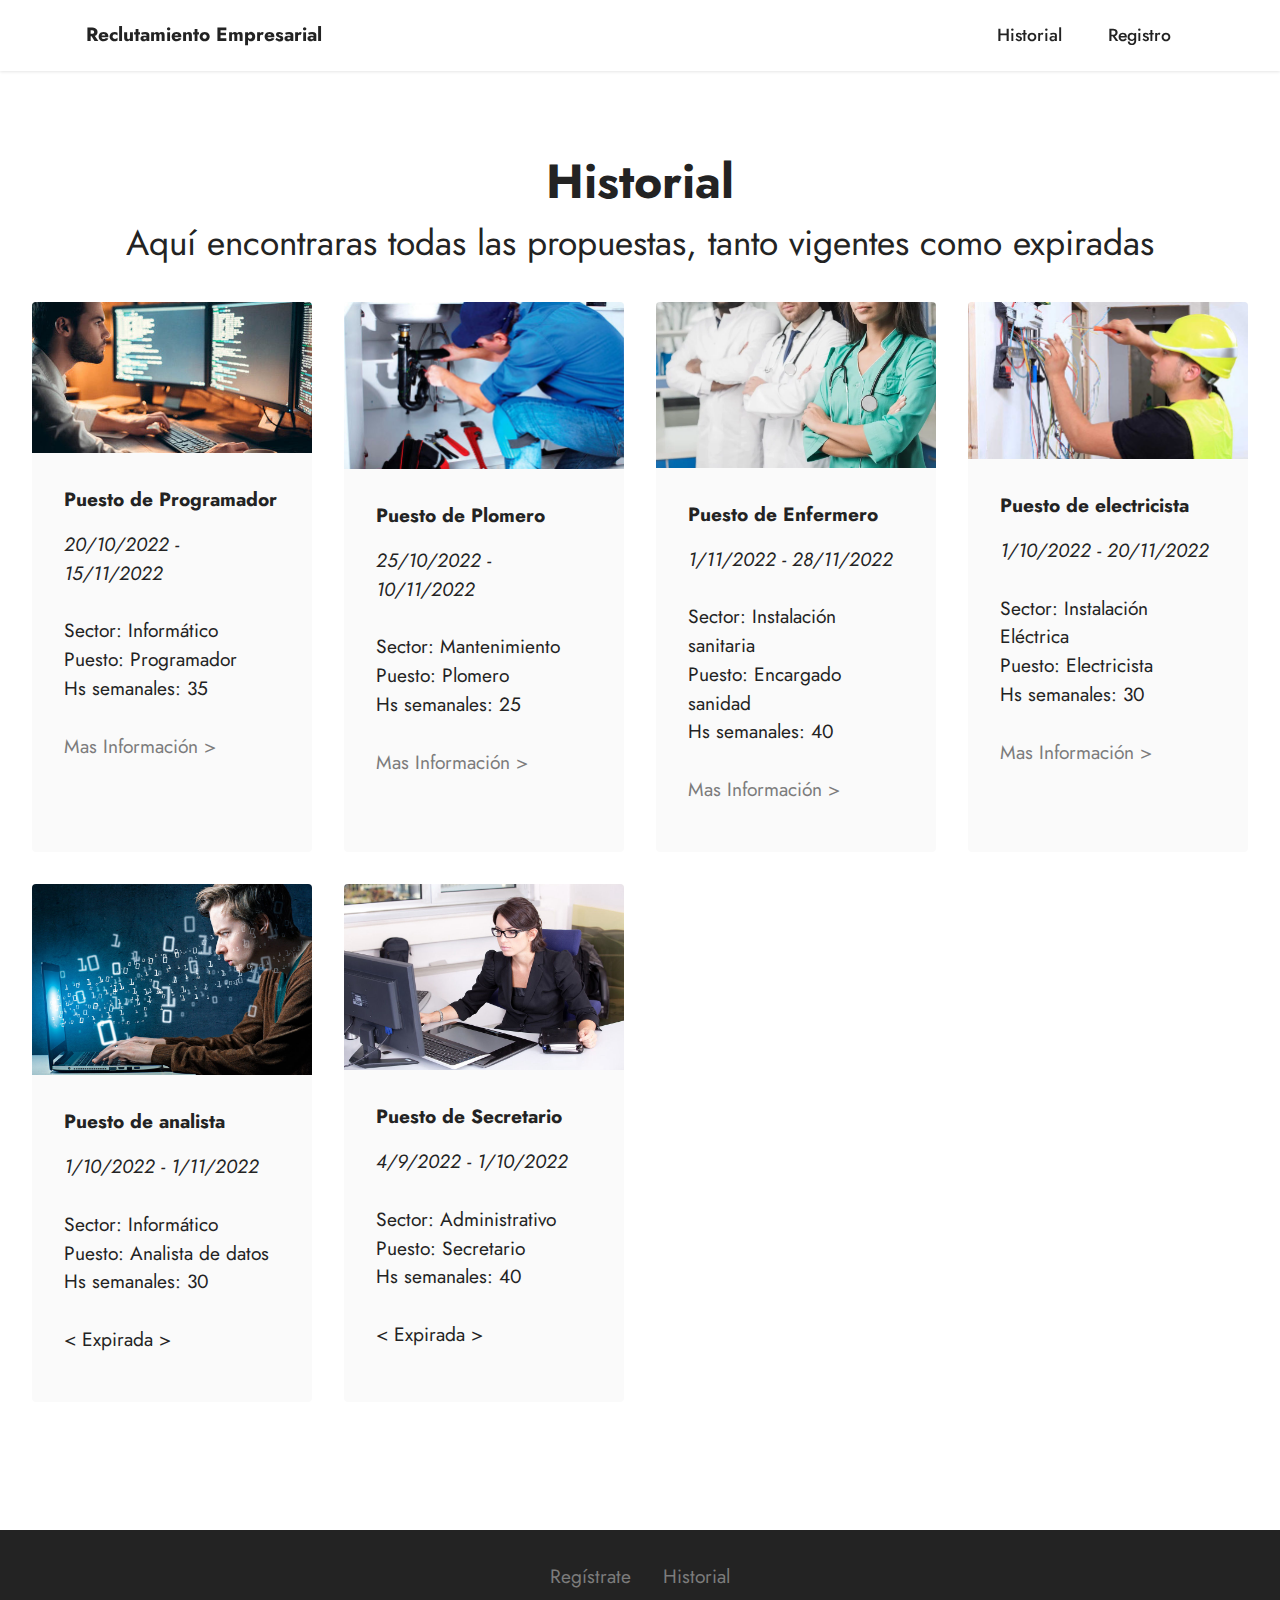
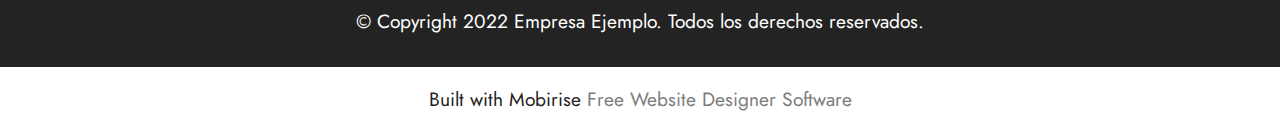
==== historial.html @ b289a4c2 "Final" ====
<!DOCTYPE html>
<html  >
<head>
  <!-- Site made with Mobirise Website Builder v5.6.11, https://mobirise.com -->
  <meta charset="UTF-8">
  <meta http-equiv="X-UA-Compatible" content="IE=edge">
  <meta name="generator" content="Mobirise v5.6.11, mobirise.com">
  <meta name="twitter:card" content="summary_large_image"/>
  <meta name="twitter:image:src" content="">
  <meta property="og:image" content="">
  <meta name="twitter:title" content="Historial">
  <meta name="viewport" content="width=device-width, initial-scale=1, minimum-scale=1">
  <link rel="shortcut icon" href="assets/images/logo.png" type="image/x-icon">
  <meta name="description" content="">
  
  
  <title>Historial</title>
  <link rel="stylesheet" href="assets/bootstrap/css/bootstrap.min.css">
  <link rel="stylesheet" href="assets/bootstrap/css/bootstrap-grid.min.css">
  <link rel="stylesheet" href="assets/bootstrap/css/bootstrap-reboot.min.css">
  <link rel="stylesheet" href="assets/dropdown/css/style.css">
  <link rel="stylesheet" href="assets/socicon/css/styles.css">
  <link rel="stylesheet" href="assets/theme/css/style.css">
  <link rel="preload" href="https://fonts.googleapis.com/css?family=Jost:100,200,300,400,500,600,700,800,900,100i,200i,300i,400i,500i,600i,700i,800i,900i&display=swap" as="style" onload="this.onload=null;this.rel='stylesheet'">
  <noscript><link rel="stylesheet" href="https://fonts.googleapis.com/css?family=Jost:100,200,300,400,500,600,700,800,900,100i,200i,300i,400i,500i,600i,700i,800i,900i&display=swap"></noscript>
  <link rel="preload" as="style" href="assets/mobirise/css/mbr-additional.css"><link rel="stylesheet" href="assets/mobirise/css/mbr-additional.css" type="text/css">
  
  
  
  
</head>
<body>
  
  <section data-bs-version="5.1" class="menu menu1 cid-tm0dMugL2h" once="menu" id="menu1-10">
    

    <nav class="navbar navbar-dropdown navbar-fixed-top navbar-expand-lg">
        <div class="container">
            <div class="navbar-brand">
                
                <span class="navbar-caption-wrap"><a class="navbar-caption text-black text-primary display-7" href="index.html">Reclutamiento Empresarial</a></span>
            </div>
            <button class="navbar-toggler" type="button" data-toggle="collapse" data-bs-toggle="collapse" data-target="#navbarSupportedContent" data-bs-target="#navbarSupportedContent" aria-controls="navbarNavAltMarkup" aria-expanded="false" aria-label="Toggle navigation">
                <div class="hamburger">
                    <span></span>
                    <span></span>
                    <span></span>
                    <span></span>
                </div>
            </button>
            <div class="collapse navbar-collapse" id="navbarSupportedContent">
                <ul class="navbar-nav nav-dropdown nav-right" data-app-modern-menu="true"><li class="nav-item"><a class="nav-link link text-black text-primary display-4" href="historial.html">Historial</a></li>
                    
                    <li class="nav-item"><a class="nav-link link text-black text-primary display-4" href="registro.html">Registro</a>
                    </li></ul>
                
                
            </div>
        </div>
    </nav>
</section>

<section data-bs-version="5.1" class="gallery3 cid-tm0e4z9FJr" id="gallery3-11">
    
    
    <div class="container-fluid">
        <div class="mbr-section-head">
            <h4 class="mbr-section-title mbr-fonts-style align-center mb-0 display-2">
                <strong>Historial</strong></h4>
            <h5 class="mbr-section-subtitle mbr-fonts-style align-center mb-0 mt-2 display-5">Aquí encontraras todas las propuestas, tanto vigentes como expiradas</h5>
        </div>
        <div class="row mt-4">
            <div class="item features-image сol-12 col-md-6 col-lg-3">
                <div class="item-wrapper">
                    <div class="item-img">
                        <img src="assets/images/programadores-informaticos-teletrabajo-2022-fuera-480x260.jpg" alt="Mobirise Website Builder" data-slide-to="0" data-bs-slide-to="0">
                    </div>
                    <div class="item-content">
                        <h5 class="item-title mbr-fonts-style display-7"><strong>Puesto de Programador</strong></h5>
                        
                        <p class="mbr-text mbr-fonts-style mt-3 display-7"><em>20/10/2022 - 15/11/2022</em><br><br>Sector: Informático
<br>Puesto: Programador
<br>Hs semanales: 35<br><br><a href="postulacion.html" class="text-primary">Mas Información &gt;</a><br></p>
                    </div>
                    
                </div>
            </div>
            <div class="item features-image сol-12 col-md-6 col-lg-3">
                <div class="item-wrapper">
                    <div class="item-img">
                        <img src="assets/images/plomero-a-domicilio-teusaquillo-bogota-colombia-561x336.jpg" alt="Mobirise Website Builder" data-slide-to="1" data-bs-slide-to="1">
                    </div>
                    <div class="item-content">
                        <h5 class="item-title mbr-fonts-style display-7"><strong>Puesto de Plomero</strong></h5>
                        
                        <p class="mbr-text mbr-fonts-style mt-3 display-7"><em>25/10/2022 - 10/11/2022</em><br><br>Sector: Mantenimiento
<br>Puesto: Plomero
<br>Hs semanales: 25<br><br><a href="postulacion.html" class="text-primary">Mas Información &gt;</a></p>
                    </div>
                    
                </div>
            </div>
            <div class="item features-image сol-12 col-md-6 col-lg-3">
                <div class="item-wrapper">
                    <div class="item-img">
                        <img src="assets/images/empleo-en-sanidad-ofertas-de-medicina-y-enfermeria-por-comunidades-1910.webp" alt="Mobirise Website Builder" data-slide-to="2" data-bs-slide-to="2">
                    </div>
                    <div class="item-content">
                        <h5 class="item-title mbr-fonts-style display-7"><strong>Puesto de Enfermero</strong></h5>
                        
                        <p class="mbr-text mbr-fonts-style mt-3 display-7"><em>1/11/2022 - 28/11/2022</em><br><br>Sector: Instalación sanitaria
<br>Puesto: Encargado sanidad
<br>Hs semanales: 40<br><br> <a href="postulacion.html" class="text-primary">Mas Información &gt;</a></p>
                    </div>
                    
                </div>
            </div>
            <div class="item features-image сol-12 col-md-6 col-lg-3">
                <div class="item-wrapper">
                    <div class="item-img">
                        <img src="assets/images/herramientas-para-electricista-561x316.jpg" alt="Mobirise Website Builder" title="" data-slide-to="3" data-bs-slide-to="3">
                    </div>
                    <div class="item-content">
                        <h5 class="item-title mbr-fonts-style display-7"><strong>Puesto de electricista</strong></h5>
                        
                        <p class="mbr-text mbr-fonts-style mt-3 display-7"><em>1/10/2022 - 20/11/2022</em><br><br>Sector: Instalación Eléctrica
<br>Puesto: Electricista
<br>Hs semanales: 30<br><br> <a href="postulacion.html" class="text-primary">Mas Información &gt;</a></p>
                    </div>
                    
                </div>
            </div><div class="item features-image сol-12 col-md-6 col-lg-3">
                <div class="item-wrapper">
                    <div class="item-img">
                        <img src="assets/images/bbva-perfil-analista-datos-1024x701.jpg" alt="Mobirise Website Builder" title="" data-slide-to="4" data-bs-slide-to="4">
                    </div>
                    <div class="item-content">
                        <h5 class="item-title mbr-fonts-style display-7"><strong>Puesto de analista</strong></h5>
                        
                        <p class="mbr-text mbr-fonts-style mt-3 display-7"><em>1/10/2022 - 1/11/2022</em><br><br>Sector: Informático<br>Puesto: Analista de datos<br>Hs semanales: 30<br><br>&lt; Expirada &gt;</p>
                    </div>
                    
                </div>
            </div><div class="item features-image сol-12 col-md-6 col-lg-3">
                <div class="item-wrapper">
                    <div class="item-img">
                        <img src="assets/images/secretary-2199013-960-720-960x640.jpg" alt="Mobirise Website Builder" title="" data-slide-to="5" data-bs-slide-to="5">
                    </div>
                    <div class="item-content">
                        <h5 class="item-title mbr-fonts-style display-7"><strong>Puesto de Secretario</strong></h5>
                        
                        <p class="mbr-text mbr-fonts-style mt-3 display-7"><em>4/9/2022 - 1/10/2022</em><br><br>Sector: Administrativo<br>Puesto: Secretario<br>Hs semanales: 40<br><br>&lt; Expirada &gt;</p>
                    </div>
                    
                </div>
            </div>
        </div>
    </div>
</section>

<section data-bs-version="5.1" class="footer3 cid-tm3xVcDxeC" once="footers" id="footer3-13">

    

    

    <div class="container">
        <div class="media-container-row align-center mbr-white">
            <div class="row row-links">
                <ul class="foot-menu">
                    
                    
                    
                    
                    
                <li class="foot-menu-item mbr-fonts-style display-7"><a href="registro.html" class="text-primary">Regístrate</a></li><li class="foot-menu-item mbr-fonts-style display-7"><a href="historial.html" class="text-primary">Historial</a></li></ul>
            </div>
            
            <div class="row row-copirayt">
                <p class="mbr-text mb-0 mbr-fonts-style mbr-white align-center display-7">
                    © Copyright 2022 Empresa Ejemplo. Todos los derechos reservados.</p>
            </div>
        </div>
    </div>
</section><section class="display-7" style="padding: 0;align-items: center;justify-content: center;flex-wrap: wrap;    align-content: center;display: flex;position: relative;height: 4rem;"><a href="https://mobiri.se/2898805" style="flex: 1 1;height: 4rem;position: absolute;width: 100%;z-index: 1;"><img alt="" style="height: 4rem;" src="[data-uri]"></a><p style="margin: 0;text-align: center;" class="display-7">Built with Mobirise &#8204;</p><a style="z-index:1" href="https://mobirise.com/website-design-software.html">Free Website Designer Software</a></section><script src="assets/bootstrap/js/bootstrap.bundle.min.js"></script>  <script src="assets/smoothscroll/smooth-scroll.js"></script>  <script src="assets/ytplayer/index.js"></script>  <script src="assets/dropdown/js/navbar-dropdown.js"></script>  <script src="assets/theme/js/script.js"></script>  
  
  
</body>
</html>
---- assets/dropdown/css/style.css ----
.navbar-dropdown {
  left: 0;
  padding: 0;
  position: absolute;
  right: 0;
  top: 0;
  transition: all 0.45s ease;
  z-index: 1030;
  background: #282828; }
  .navbar-dropdown .navbar-logo {
    margin-right: 0.8rem;
    transition: margin 0.3s ease-in-out;
    vertical-align: middle; }
    .navbar-dropdown .navbar-logo img {
      height: 3.125rem;
      transition: all 0.3s ease-in-out; }
    .navbar-dropdown .navbar-logo.mbr-iconfont {
      font-size: 3.125rem;
      line-height: 3.125rem; }
  .navbar-dropdown .navbar-caption {
    font-weight: 700;
    white-space: normal;
    vertical-align: -4px;
    line-height: 3.125rem !important; }
    .navbar-dropdown .navbar-caption, .navbar-dropdown .navbar-caption:hover {
      color: inherit;
      text-decoration: none; }
  .navbar-dropdown .mbr-iconfont + .navbar-caption {
    vertical-align: -1px; }
  .navbar-dropdown.navbar-fixed-top {
    position: fixed; }
  .navbar-dropdown .navbar-brand span {
    vertical-align: -4px; }
  .navbar-dropdown.bg-color.transparent {
    background: none; }
  .navbar-dropdown.navbar-short .navbar-brand {
    padding: 0.625rem 0; }
    .navbar-dropdown.navbar-short .navbar-brand span {
      vertical-align: -1px; }
  .navbar-dropdown.navbar-short .navbar-caption {
    line-height: 2.375rem !important;
    vertical-align: -2px; }
  .navbar-dropdown.navbar-short .navbar-logo {
    margin-right: 0.5rem; }
    .navbar-dropdown.navbar-short .navbar-logo img {
      height: 2.375rem; }
    .navbar-dropdown.navbar-short .navbar-logo.mbr-iconfont {
      font-size: 2.375rem;
      line-height: 2.375rem; }
  .navbar-dropdown.navbar-short .mbr-table-cell {
    height: 3.625rem; }
  .navbar-dropdown .navbar-close {
    left: 0.6875rem;
    position: fixed;
    top: 0.75rem;
    z-index: 1000; }
  .navbar-dropdown .hamburger-icon {
    content: "";
    display: inline-block;
    vertical-align: middle;
    width: 16px;
    -webkit-box-shadow: 0 -6px 0 1px #282828,0 0 0 1px #282828,0 6px 0 1px #282828;
    -moz-box-shadow: 0 -6px 0 1px #282828,0 0 0 1px #282828,0 6px 0 1px #282828;
    box-shadow: 0 -6px 0 1px #282828,0 0 0 1px #282828,0 6px 0 1px #282828; }

.dropdown-menu .dropdown-toggle[data-toggle="dropdown-submenu"]::after {
  border-bottom: 0.35em solid transparent;
  border-left: 0.35em solid;
  border-right: 0;
  border-top: 0.35em solid transparent;
  margin-left: 0.3rem; }

.dropdown-menu .dropdown-item:focus {
  outline: 0; }

.nav-dropdown {
  font-size: 0.75rem;
  font-weight: 500;
  height: auto !important; }
  .nav-dropdown .nav-btn {
    padding-left: 1rem; }
  .nav-dropdown .link {
    margin: .667em 1.667em;
    font-weight: 500;
    padding: 0;
    transition: color .2s ease-in-out; }
    .nav-dropdown .link.dropdown-toggle {
      margin-right: 2.583em; }
      .nav-dropdown .link.dropdown-toggle::after {
        margin-left: .25rem;
        border-top: 0.35em solid;
        border-right: 0.35em solid transparent;
        border-left: 0.35em solid transparent;
        border-bottom: 0; }
      .nav-dropdown .link.dropdown-toggle[aria-expanded="true"] {
        margin: 0;
        padding: 0.667em 3.263em  0.667em 1.667em; }
  .nav-dropdown .link::after,
  .nav-dropdown .dropdown-item::after {
    color: inherit; }
  .nav-dropdown .btn {
    font-size: 0.75rem;
    font-weight: 700;
    letter-spacing: 0;
    margin-bottom: 0;
    padding-left: 1.25rem;
    padding-right: 1.25rem; }
  .nav-dropdown .dropdown-menu {
    border-radius: 0;
    border: 0;
    left: 0;
    margin: 0;
    padding-bottom: 1.25rem;
    padding-top: 1.25rem;
    position: relative; }
  .nav-dropdown .dropdown-submenu {
    margin-left: 0.125rem;
    top: 0; }
  .nav-dropdown .dropdown-item {
    font-weight: 500;
    line-height: 2;
    padding: 0.3846em 4.615em 0.3846em 1.5385em;
    position: relative;
    transition: color .2s ease-in-out, background-color .2s ease-in-out; }
    .nav-dropdown .dropdown-item::after {
      margin-top: -0.3077em;
      position: absolute;
      right: 1.1538em;
      top: 50%; }
    .nav-dropdown .dropdown-item:focus, .nav-dropdown .dropdown-item:hover {
      background: none; }

@media (max-width: 767px) {
  .nav-dropdown.navbar-toggleable-sm {
    bottom: 0;
    display: none;
    left: 0;
    overflow-x: hidden;
    position: fixed;
    top: 0;
    transform: translateX(-100%);
    -ms-transform: translateX(-100%);
    -webkit-transform: translateX(-100%);
    width: 18.75rem;
    z-index: 999; } }
.nav-dropdown.navbar-toggleable-xl {
  bottom: 0;
  display: none;
  left: 0;
  overflow-x: hidden;
  position: fixed;
  top: 0;
  transform: translateX(-100%);
  -ms-transform: translateX(-100%);
  -webkit-transform: translateX(-100%);
  width: 18.75rem;
  z-index: 999; }

.nav-dropdown-sm {
  display: block !important;
  overflow-x: hidden;
  overflow: auto;
  padding-top: 3.875rem; }
  .nav-dropdown-sm::after {
    content: "";
    display: block;
    height: 3rem;
    width: 100%; }
  .nav-dropdown-sm.collapse.in ~ .navbar-close {
    display: block !important; }
  .nav-dropdown-sm.collapsing, .nav-dropdown-sm.collapse.in {
    transform: translateX(0);
    -ms-transform: translateX(0);
    -webkit-transform: translateX(0);
    transition: all 0.25s ease-out;
    -webkit-transition: all 0.25s ease-out;
    background: #282828; }
  .nav-dropdown-sm.collapsing[aria-expanded="false"] {
    transform: translateX(-100%);
    -ms-transform: translateX(-100%);
    -webkit-transform: translateX(-100%); }
  .nav-dropdown-sm .nav-item {
    display: block;
    margin-left: 0 !important;
    padding-left: 0; }
  .nav-dropdown-sm .link,
  .nav-dropdown-sm .dropdown-item {
    border-top: 1px dotted rgba(255, 255, 255, 0.1);
    font-size: 0.8125rem;
    line-height: 1.6;
    margin: 0 !important;
    padding: 0.875rem 2.4rem 0.875rem 1.5625rem !important;
    position: relative;
    white-space: normal; }
    .nav-dropdown-sm .link:focus, .nav-dropdown-sm .link:hover,
    .nav-dropdown-sm .dropdown-item:focus,
    .nav-dropdown-sm .dropdown-item:hover {
      background: rgba(0, 0, 0, 0.2) !important;
      color: #c0a375; }
  .nav-dropdown-sm .nav-btn {
    position: relative;
    padding: 1.5625rem 1.5625rem 0 1.5625rem; }
    .nav-dropdown-sm .nav-btn::before {
      border-top: 1px dotted rgba(255, 255, 255, 0.1);
      content: "";
      left: 0;
      position: absolute;
      top: 0;
      width: 100%; }
    .nav-dropdown-sm .nav-btn + .nav-btn {
      padding-top: 0.625rem; }
      .nav-dropdown-sm .nav-btn + .nav-btn::before {
        display: none; }
  .nav-dropdown-sm .btn {
    padding: 0.625rem 0; }
  .nav-dropdown-sm .dropdown-toggle[data-toggle="dropdown-submenu"]::after {
    margin-left: .25rem;
    border-top: 0.35em solid;
    border-right: 0.35em solid transparent;
    border-left: 0.35em solid transparent;
    border-bottom: 0; }
  .nav-dropdown-sm .dropdown-toggle[data-toggle="dropdown-submenu"][aria-expanded="true"]::after {
    border-top: 0;
    border-right: 0.35em solid transparent;
    border-left: 0.35em solid transparent;
    border-bottom: 0.35em solid; }
  .nav-dropdown-sm .dropdown-menu {
    margin: 0;
    padding: 0;
    position: relative;
    top: 0;
    left: 0;
    width: 100%;
    border: 0;
    float: none;
    border-radius: 0;
    background: none; }
  .nav-dropdown-sm .dropdown-submenu {
    left: 100%;
    margin-left: 0.125rem;
    margin-top: -1.25rem;
    top: 0; }

.navbar-toggleable-sm .nav-dropdown .dropdown-menu {
  position: absolute; }

.navbar-toggleable-sm .nav-dropdown .dropdown-submenu {
  left: 100%;
  margin-left: 0.125rem;
  margin-top: -1.25rem;
  top: 0; }

.navbar-toggleable-sm.opened .nav-dropdown .dropdown-menu {
  position: relative; }

.navbar-toggleable-sm.opened .nav-dropdown .dropdown-submenu {
  left: 0;
  margin-left: 00rem;
  margin-top: 0rem;
  top: 0; }

.is-builder .nav-dropdown.collapsing {
  transition: none !important; }
---- assets/socicon/css/styles.css ----
@charset "UTF-8";

@font-face {
  font-family: 'Socicon';
  src:  url('../fonts/socicon.eot');
  src:  url('../fonts/socicon.eot?#iefix') format('embedded-opentype'),
    url('../fonts/socicon.woff2') format('woff2'),
    url('../fonts/socicon.ttf') format('truetype'),
    url('../fonts/socicon.woff') format('woff'),
    url('../fonts/socicon.svg#socicon') format('svg');
  font-weight: normal;
  font-style: normal;
  font-display: swap;
}

[data-icon]:before {
  font-family: "socicon" !important;
  content: attr(data-icon);
  font-style: normal !important;
  font-weight: normal !important;
  font-variant: normal !important;
  text-transform: none !important;
  speak: none;
  line-height: 1;
  -webkit-font-smoothing: antialiased;
  -moz-osx-font-smoothing: grayscale;
}

[class^="socicon-"], [class*=" socicon-"] {
  /* use !important to prevent issues with browser extensions that change fonts */
  font-family: 'Socicon' !important;
  speak: none;
  font-style: normal;
  font-weight: normal;
  font-variant: normal;
  text-transform: none;
  line-height: 1;

  /* Better Font Rendering =========== */
  -webkit-font-smoothing: antialiased;
  -moz-osx-font-smoothing: grayscale;
}

.socicon-eitaa:before {
  content: "\e97c";
}
.socicon-soroush:before {
  content: "\e97d";
}
.socicon-bale:before {
  content: "\e97e";
}
.socicon-zazzle:before {
  content: "\e97b";
}
.socicon-society6:before {
  content: "\e97a";
}
.socicon-redbubble:before {
  content: "\e979";
}
.socicon-avvo:before {
  content: "\e978";
}
.socicon-stitcher:before {
  content: "\e977";
}
.socicon-googlehangouts:before {
  content: "\e974";
}
.socicon-dlive:before {
  content: "\e975";
}
.socicon-vsco:before {
  content: "\e976";
}
.socicon-flipboard:before {
  content: "\e973";
}
.socicon-ubuntu:before {
  content: "\e958";
}
.socicon-artstation:before {
  content: "\e959";
}
.socicon-invision:before {
  content: "\e95a";
}
.socicon-torial:before {
  content: "\e95b";
}
.socicon-collectorz:before {
  content: "\e95c";
}
.socicon-seenthis:before {
  content: "\e95d";
}
.socicon-googleplaymusic:before {
  content: "\e95e";
}
.socicon-debian:before {
  content: "\e95f";
}
.socicon-filmfreeway:before {
  content: "\e960";
}
.socicon-gnome:before {
  content: "\e961";
}
.socicon-itchio:before {
  content: "\e962";
}
.socicon-jamendo:before {
  content: "\e963";
}
.socicon-mix:before {
  content: "\e964";
}
.socicon-sharepoint:before {
  content: "\e965";
}
.socicon-tinder:before {
  content: "\e966";
}
.socicon-windguru:before {
  content: "\e967";
}
.socicon-cdbaby:before {
  content: "\e968";
}
.socicon-elementaryos:before {
  content: "\e969";
}
.socicon-stage32:before {
  content: "\e96a";
}
.socicon-tiktok:before {
  content: "\e96b";
}
.socicon-gitter:before {
  content: "\e96c";
}
.socicon-letterboxd:before {
  content: "\e96d";
}
.socicon-threema:before {
  content: "\e96e";
}
.socicon-splice:before {
  content: "\e96f";
}
.socicon-metapop:before {
  content: "\e970";
}
.socicon-naver:before {
  content: "\e971";
}
.socicon-remote:before {
  content: "\e972";
}
.socicon-internet:before {
  content: "\e957";
}
.socicon-moddb:before {
  content: "\e94b";
}
.socicon-indiedb:before {
  content: "\e94c";
}
.socicon-traxsource:before {
  content: "\e94d";
}
.socicon-gamefor:before {
  content: "\e94e";
}
.socicon-pixiv:before {
  content: "\e94f";
}
.socicon-myanimelist:before {
  content: "\e950";
}
.socicon-blackberry:before {
  content: "\e951";
}
.socicon-wickr:before {
  content: "\e952";
}
.socicon-spip:before {
  content: "\e953";
}
.socicon-napster:before {
  content: "\e954";
}
.socicon-beatport:before {
  content: "\e955";
}
.socicon-hackerone:before {
  content: "\e956";
}
.socicon-hackernews:before {
  content: "\e946";
}
.socicon-smashwords:before {
  content: "\e947";
}
.socicon-kobo:before {
  content: "\e948";
}
.socicon-bookbub:before {
  content: "\e949";
}
.socicon-mailru:before {
  content: "\e94a";
}
.socicon-gitlab:before {
  content: "\e945";
}
.socicon-instructables:before {
  content: "\e944";
}
.socicon-portfolio:before {
  content: "\e943";
}
.socicon-codered:before {
  content: "\e940";
}
.socicon-origin:before {
  content: "\e941";
}
.socicon-nextdoor:before {
  content: "\e942";
}
.socicon-udemy:before {
  content: "\e93f";
}
.socicon-livemaster:before {
  content: "\e93e";
}
.socicon-crunchbase:before {
  content: "\e93b";
}
.socicon-homefy:before {
  content: "\e93c";
}
.socicon-calendly:before {
  content: "\e93d";
}
.socicon-realtor:before {
  content: "\e90f";
}
.socicon-tidal:before {
  content: "\e910";
}
.socicon-qobuz:before {
  content: "\e911";
}
.socicon-natgeo:before {
  content: "\e912";
}
.socicon-mastodon:before {
  content: "\e913";
}
.socicon-unsplash:before {
  content: "\e914";
}
.socicon-homeadvisor:before {
  content: "\e915";
}
.socicon-angieslist:before {
  content: "\e916";
}
.socicon-codepen:before {
  content: "\e917";
}
.socicon-slack:before {
  content: "\e918";
}
.socicon-openaigym:before {
  content: "\e919";
}
.socicon-logmein:before {
  content: "\e91a";
}
.socicon-fiverr:before {
  content: "\e91b";
}
.socicon-gotomeeting:before {
  content: "\e91c";
}
.socicon-aliexpress:before {
  content: "\e91d";
}
.socicon-guru:before {
  content: "\e91e";
}
.socicon-appstore:before {
  content: "\e91f";
}
.socicon-homes:before {
  content: "\e920";
}
.socicon-zoom:before {
  content: "\e921";
}
.socicon-alibaba:before {
  content: "\e922";
}
.socicon-craigslist:before {
  content: "\e923";
}
.socicon-wix:before {
  content: "\e924";
}
.socicon-redfin:before {
  content: "\e925";
}
.socicon-googlecalendar:before {
  content: "\e926";
}
.socicon-shopify:before {
  content: "\e927";
}
.socicon-freelancer:before {
  content: "\e928";
}
.socicon-seedrs:before {
  content: "\e929";
}
.socicon-bing:before {
  content: "\e92a";
}
.socicon-doodle:before {
  content: "\e92b";
}
.socicon-bonanza:before {
  content: "\e92c";
}
.socicon-squarespace:before {
  content: "\e92d";
}
.socicon-toptal:before {
  content: "\e92e";
}
.socicon-gust:before {
  content: "\e92f";
}
.socicon-ask:before {
  content: "\e930";
}
.socicon-trulia:before {
  content: "\e931";
}
.socicon-loomly:before {
  content: "\e932";
}
.socicon-ghost:before {
  content: "\e933";
}
.socicon-upwork:before {
  content: "\e934";
}
.socicon-fundable:before {
  content: "\e935";
}
.socicon-booking:before {
  content: "\e936";
}
.socicon-googlemaps:before {
  content: "\e937";
}
.socicon-zillow:before {
  content: "\e938";
}
.socicon-niconico:before {
  content: "\e939";
}
.socicon-toneden:before {
  content: "\e93a";
}
.socicon-augment:before {
  content: "\e908";
}
.socicon-bitbucket:before {
  content: "\e909";
}
.socicon-fyuse:before {
  content: "\e90a";
}
.socicon-yt-gaming:before {
  content: "\e90b";
}
.socicon-sketchfab:before {
  content: "\e90c";
}
.socicon-mobcrush:before {
  content: "\e90d";
}
.socicon-microsoft:before {
  content: "\e90e";
}
.socicon-pandora:before {
  content: "\e907";
}
.socicon-messenger:before {
  content: "\e906";
}
.socicon-gamewisp:before {
  content: "\e905";
}
.socicon-bloglovin:before {
  content: "\e904";
}
.socicon-tunein:before {
  content: "\e903";
}
.socicon-gamejolt:before {
  content: "\e901";
}
.socicon-trello:before {
  content: "\e902";
}
.socicon-spreadshirt:before {
  content: "\e900";
}
.socicon-500px:before {
  content: "\e000";
}
.socicon-8tracks:before {
  content: "\e001";
}
.socicon-airbnb:before {
  content: "\e002";
}
.socicon-alliance:before {
  content: "\e003";
}
.socicon-amazon:before {
  content: "\e004";
}
.socicon-amplement:before {
  content: "\e005";
}
.socicon-android:before {
  content: "\e006";
}
.socicon-angellist:before {
  content: "\e007";
}
.socicon-apple:before {
  content: "\e008";
}
.socicon-appnet:before {
  content: "\e009";
}
.socicon-baidu:before {
  content: "\e00a";
}
.socicon-bandcamp:before {
  content: "\e00b";
}
.socicon-battlenet:before {
  content: "\e00c";
}
.socicon-mixer:before {
  content: "\e00d";
}
.socicon-bebee:before {
  content: "\e00e";
}
.socicon-bebo:before {
  content: "\e00f";
}
.socicon-behance:before {
  content: "\e010";
}
.socicon-blizzard:before {
  content: "\e011";
}
.socicon-blogger:before {
  content: "\e012";
}
.socicon-buffer:before {
  content: "\e013";
}
.socicon-chrome:before {
  content: "\e014";
}
.socicon-coderwall:before {
  content: "\e015";
}
.socicon-curse:before {
  content: "\e016";
}
.socicon-dailymotion:before {
  content: "\e017";
}
.socicon-deezer:before {
  content: "\e018";
}
.socicon-delicious:before {
  content: "\e019";
}
.socicon-deviantart:before {
  content: "\e01a";
}
.socicon-diablo:before {
  content: "\e01b";
}
.socicon-digg:before {
  content: "\e01c";
}
.socicon-discord:before {
  content: "\e01d";
}
.socicon-disqus:before {
  content: "\e01e";
}
.socicon-douban:before {
  content: "\e01f";
}
.socicon-draugiem:before {
  content: "\e020";
}
.socicon-dribbble:before {
  content: "\e021";
}
.socicon-drupal:before {
  content: "\e022";
}
.socicon-ebay:before {
  content: "\e023";
}
.socicon-ello:before {
  content: "\e024";
}
.socicon-endomodo:before {
  content: "\e025";
}
.socicon-envato:before {
  content: "\e026";
}
.socicon-etsy:before {
  content: "\e027";
}
.socicon-facebook:before {
  content: "\e028";
}
.socicon-feedburner:before {
  content: "\e029";
}
.socicon-filmweb:before {
  content: "\e02a";
}
.socicon-firefox:before {
  content: "\e02b";
}
.socicon-flattr:before {
  content: "\e02c";
}
.socicon-flickr:before {
  content: "\e02d";
}
.socicon-formulr:before {
  content: "\e02e";
}
.socicon-forrst:before {
  content: "\e02f";
}
.socicon-foursquare:before {
  content: "\e030";
}
.socicon-friendfeed:before {
  content: "\e031";
}
.socicon-github:before {
  content: "\e032";
}
.socicon-goodreads:before {
  content: "\e033";
}
.socicon-google:before {
  content: "\e034";
}
.socicon-googlescholar:before {
  content: "\e035";
}
.socicon-googlegroups:before {
  content: "\e036";
}
.socicon-googlephotos:before {
  content: "\e037";
}
.socicon-googleplus:before {
  content: "\e038";
}
.socicon-grooveshark:before {
  content: "\e039";
}
.socicon-hackerrank:before {
  content: "\e03a";
}
.socicon-hearthstone:before {
  content: "\e03b";
}
.socicon-hellocoton:before {
  content: "\e03c";
}
.socicon-heroes:before {
  content: "\e03d";
}
.socicon-smashcast:before {
  content: "\e03e";
}
.socicon-horde:before {
  content: "\e03f";
}
.socicon-houzz:before {
  content: "\e040";
}
.socicon-icq:before {
  content: "\e041";
}
.socicon-identica:before {
  content: "\e042";
}
.socicon-imdb:before {
  content: "\e043";
}
.socicon-instagram:before {
  content: "\e044";
}
.socicon-issuu:before {
  content: "\e045";
}
.socicon-istock:before {
  content: "\e046";
}
.socicon-itunes:before {
  content: "\e047";
}
.socicon-keybase:before {
  content: "\e048";
}
.socicon-lanyrd:before {
  content: "\e049";
}
.socicon-lastfm:before {
  content: "\e04a";
}
.socicon-line:before {
  content: "\e04b";
}
.socicon-linkedin:before {
  content: "\e04c";
}
.socicon-livejournal:before {
  content: "\e04d";
}
.socicon-lyft:before {
  content: "\e04e";
}
.socicon-macos:before {
  content: "\e04f";
}
.socicon-mail:before {
  content: "\e050";
}
.socicon-medium:before {
  content: "\e051";
}
.socicon-meetup:before {
  content: "\e052";
}
.socicon-mixcloud:before {
  content: "\e053";
}
.socicon-modelmayhem:before {
  content: "\e054";
}
.socicon-mumble:before {
  content: "\e055";
}
.socicon-myspace:before {
  content: "\e056";
}
.socicon-newsvine:before {
  content: "\e057";
}
.socicon-nintendo:before {
  content: "\e058";
}
.socicon-npm:before {
  content: "\e059";
}
.socicon-odnoklassniki:before {
  content: "\e05a";
}
.socicon-openid:before {
  content: "\e05b";
}
.socicon-opera:before {
  content: "\e05c";
}
.socicon-outlook:before {
  content: "\e05d";
}
.socicon-overwatch:before {
  content: "\e05e";
}
.socicon-patreon:before {
  content: "\e05f";
}
.socicon-paypal:before {
  content: "\e060";
}
.socicon-periscope:before {
  content: "\e061";
}
.socicon-persona:before {
  content: "\e062";
}
.socicon-pinterest:before {
  content: "\e063";
}
.socicon-play:before {
  content: "\e064";
}
.socicon-player:before {
  content: "\e065";
}
.socicon-playstation:before {
  content: "\e066";
}
.socicon-pocket:before {
  content: "\e067";
}
.socicon-qq:before {
  content: "\e068";
}
.socicon-quora:before {
  content: "\e069";
}
.socicon-raidcall:before {
  content: "\e06a";
}
.socicon-ravelry:before {
  content: "\e06b";
}
.socicon-reddit:before {
  content: "\e06c";
}
.socicon-renren:before {
  content: "\e06d";
}
.socicon-researchgate:before {
  content: "\e06e";
}
.socicon-residentadvisor:before {
  content: "\e06f";
}
.socicon-reverbnation:before {
  content: "\e070";
}
.socicon-rss:before {
  content: "\e071";
}
.socicon-sharethis:before {
  content: "\e072";
}
.socicon-skype:before {
  content: "\e073";
}
.socicon-slideshare:before {
  content: "\e074";
}
.socicon-smugmug:before {
  content: "\e075";
}
.socicon-snapchat:before {
  content: "\e076";
}
.socicon-songkick:before {
  content: "\e077";
}
.socicon-soundcloud:before {
  content: "\e078";
}
.socicon-spotify:before {
  content: "\e079";
}
.socicon-stackexchange:before {
  content: "\e07a";
}
.socicon-stackoverflow:before {
  content: "\e07b";
}
.socicon-starcraft:before {
  content: "\e07c";
}
.socicon-stayfriends:before {
  content: "\e07d";
}
.socicon-steam:before {
  content: "\e07e";
}
.socicon-storehouse:before {
  content: "\e07f";
}
.socicon-strava:before {
  content: "\e080";
}
.socicon-streamjar:before {
  content: "\e081";
}
.socicon-stumbleupon:before {
  content: "\e082";
}
.socicon-swarm:before {
  content: "\e083";
}
.socicon-teamspeak:before {
  content: "\e084";
}
.socicon-teamviewer:before {
  content: "\e085";
}
.socicon-technorati:before {
  content: "\e086";
}
.socicon-telegram:before {
  content: "\e087";
}
.socicon-tripadvisor:before {
  content: "\e088";
}
.socicon-tripit:before {
  content: "\e089";
}
.socicon-triplej:before {
  content: "\e08a";
}
.socicon-tumblr:before {
  content: "\e08b";
}
.socicon-twitch:before {
  content: "\e08c";
}
.socicon-twitter:before {
  content: "\e08d";
}
.socicon-uber:before {
  content: "\e08e";
}
.socicon-ventrilo:before {
  content: "\e08f";
}
.socicon-viadeo:before {
  content: "\e090";
}
.socicon-viber:before {
  content: "\e091";
}
.socicon-viewbug:before {
  content: "\e092";
}
.socicon-vimeo:before {
  content: "\e093";
}
.socicon-vine:before {
  content: "\e094";
}
.socicon-vkontakte:before {
  content: "\e095";
}
.socicon-warcraft:before {
  content: "\e096";
}
.socicon-wechat:before {
  content: "\e097";
}
.socicon-weibo:before {
  content: "\e098";
}
.socicon-whatsapp:before {
  content: "\e099";
}
.socicon-wikipedia:before {
  content: "\e09a";
}
.socicon-windows:before {
  content: "\e09b";
}
.socicon-wordpress:before {
  content: "\e09c";
}
.socicon-wykop:before {
  content: "\e09d";
}
.socicon-xbox:before {
  content: "\e09e";
}
.socicon-xing:before {
  content: "\e09f";
}
.socicon-yahoo:before {
  content: "\e0a0";
}
.socicon-yammer:before {
  content: "\e0a1";
}
.socicon-yandex:before {
  content: "\e0a2";
}
.socicon-yelp:before {
  content: "\e0a3";
}
.socicon-younow:before {
  content: "\e0a4";
}
.socicon-youtube:before {
  content: "\e0a5";
}
.socicon-zapier:before {
  content: "\e0a6";
}
.socicon-zerply:before {
  content: "\e0a7";
}
.socicon-zomato:before {
  content: "\e0a8";
}
.socicon-zynga:before {
  content: "\e0a9";
}
---- assets/theme/css/style.css ----
@charset "UTF-8";
section {
  background-color: #ffffff;
}

body {
  font-style: normal;
  line-height: 1.5;
  font-weight: 400;
  color: #232323;
  position: relative;
}

button {
  background-color: transparent;
  border-color: transparent;
}

section,
.container,
.container-fluid {
  position: relative;
  word-wrap: break-word;
}

a.mbr-iconfont:hover {
  text-decoration: none;
}

.article .lead p,
.article .lead ul,
.article .lead ol,
.article .lead pre,
.article .lead blockquote {
  margin-bottom: 0;
}

a {
  font-style: normal;
  font-weight: 400;
  cursor: pointer;
}
a, a:hover {
  text-decoration: none;
}

.mbr-section-title {
  font-style: normal;
  line-height: 1.3;
}

.mbr-section-subtitle {
  line-height: 1.3;
}

.mbr-text {
  font-style: normal;
  line-height: 1.7;
}

h1,
h2,
h3,
h4,
h5,
h6,
.display-1,
.display-2,
.display-4,
.display-5,
.display-7,
span,
p,
a {
  line-height: 1;
  word-break: break-word;
  word-wrap: break-word;
  font-weight: 400;
}

b,
strong {
  font-weight: bold;
}

input:-webkit-autofill, input:-webkit-autofill:hover, input:-webkit-autofill:focus, input:-webkit-autofill:active {
  transition-delay: 9999s;
  -webkit-transition-property: background-color, color;
  transition-property: background-color, color;
}

textarea[type=hidden] {
  display: none;
}

section {
  background-position: 50% 50%;
  background-repeat: no-repeat;
  background-size: cover;
}
section .mbr-background-video,
section .mbr-background-video-preview {
  position: absolute;
  bottom: 0;
  left: 0;
  right: 0;
  top: 0;
}

.hidden {
  visibility: hidden;
}

.mbr-z-index20 {
  z-index: 20;
}

/*! Base colors */
.mbr-white {
  color: #ffffff;
}

.mbr-black {
  color: #111111;
}

.mbr-bg-white {
  background-color: #ffffff;
}

.mbr-bg-black {
  background-color: #000000;
}

/*! Text-aligns */
.align-left {
  text-align: left;
}

.align-center {
  text-align: center;
}

.align-right {
  text-align: right;
}

/*! Font-weight  */
.mbr-light {
  font-weight: 300;
}

.mbr-regular {
  font-weight: 400;
}

.mbr-semibold {
  font-weight: 500;
}

.mbr-bold {
  font-weight: 700;
}

/*! Media  */
.media-content {
  flex-basis: 100%;
}

.media-container-row {
  display: flex;
  flex-direction: row;
  flex-wrap: wrap;
  justify-content: center;
  align-content: center;
  align-items: start;
}
.media-container-row .media-size-item {
  width: 400px;
}

.media-container-column {
  display: flex;
  flex-direction: column;
  flex-wrap: wrap;
  justify-content: center;
  align-content: center;
  align-items: stretch;
}
.media-container-column > * {
  width: 100%;
}

@media (min-width: 992px) {
  .media-container-row {
    flex-wrap: nowrap;
  }
}
figure {
  margin-bottom: 0;
  overflow: hidden;
}

figure[mbr-media-size] {
  transition: width 0.1s;
}

img,
iframe {
  display: block;
  width: 100%;
}

.card {
  background-color: transparent;
  border: none;
}

.card-box {
  width: 100%;
}

.card-img {
  text-align: center;
  flex-shrink: 0;
  -webkit-flex-shrink: 0;
}

.media {
  max-width: 100%;
  margin: 0 auto;
}

.mbr-figure {
  align-self: center;
}

.media-container > div {
  max-width: 100%;
}

.mbr-figure img,
.card-img img {
  width: 100%;
}

@media (max-width: 991px) {
  .media-size-item {
    width: auto !important;
  }

  .media {
    width: auto;
  }

  .mbr-figure {
    width: 100% !important;
  }
}
/*! Buttons */
.mbr-section-btn {
  margin-left: -0.6rem;
  margin-right: -0.6rem;
  font-size: 0;
}

.btn {
  font-weight: 600;
  border-width: 1px;
  font-style: normal;
  margin: 0.6rem 0.6rem;
  white-space: normal;
  transition: all 0.2s ease-in-out;
  display: inline-flex;
  align-items: center;
  justify-content: center;
  word-break: break-word;
}

.btn-sm {
  font-weight: 600;
  letter-spacing: 0px;
  transition: all 0.3s ease-in-out;
}

.btn-md {
  font-weight: 600;
  letter-spacing: 0px;
  transition: all 0.3s ease-in-out;
}

.btn-lg {
  font-weight: 600;
  letter-spacing: 0px;
  transition: all 0.3s ease-in-out;
}

.btn-form {
  margin: 0;
}
.btn-form:hover {
  cursor: pointer;
}

nav .mbr-section-btn {
  margin-left: 0rem;
  margin-right: 0rem;
}

/*! Btn icon margin */
.btn .mbr-iconfont,
.btn.btn-sm .mbr-iconfont {
  order: 1;
  cursor: pointer;
  margin-left: 0.5rem;
  vertical-align: sub;
}

.btn.btn-md .mbr-iconfont,
.btn.btn-md .mbr-iconfont {
  margin-left: 0.8rem;
}

.mbr-regular {
  font-weight: 400;
}

.mbr-semibold {
  font-weight: 500;
}

.mbr-bold {
  font-weight: 700;
}

[type=submit] {
  -webkit-appearance: none;
}

/*! Full-screen */
.mbr-fullscreen .mbr-overlay {
  min-height: 100vh;
}

.mbr-fullscreen {
  display: flex;
  display: -moz-flex;
  display: -ms-flex;
  display: -o-flex;
  align-items: center;
  min-height: 100vh;
  padding-top: 3rem;
  padding-bottom: 3rem;
}

/*! Map */
.map {
  height: 25rem;
  position: relative;
}
.map iframe {
  width: 100%;
  height: 100%;
}

/*! Scroll to top arrow */
.mbr-arrow-up {
  bottom: 25px;
  right: 90px;
  position: fixed;
  text-align: right;
  z-index: 5000;
  color: #ffffff;
  font-size: 22px;
}

.mbr-arrow-up a {
  background: rgba(0, 0, 0, 0.2);
  border-radius: 50%;
  color: #fff;
  display: inline-block;
  height: 60px;
  width: 60px;
  border: 2px solid #fff;
  outline-style: none !important;
  position: relative;
  text-decoration: none;
  transition: all 0.3s ease-in-out;
  cursor: pointer;
  text-align: center;
}
.mbr-arrow-up a:hover {
  background-color: rgba(0, 0, 0, 0.4);
}
.mbr-arrow-up a i {
  line-height: 60px;
}

.mbr-arrow-up-icon {
  display: block;
  color: #fff;
}

.mbr-arrow-up-icon::before {
  content: "›";
  display: inline-block;
  font-family: serif;
  font-size: 22px;
  line-height: 1;
  font-style: normal;
  position: relative;
  top: 6px;
  left: -4px;
  transform: rotate(-90deg);
}

/*! Arrow Down */
.mbr-arrow {
  position: absolute;
  bottom: 45px;
  left: 50%;
  width: 60px;
  height: 60px;
  cursor: pointer;
  background-color: rgba(80, 80, 80, 0.5);
  border-radius: 50%;
  transform: translateX(-50%);
}
@media (max-width: 767px) {
  .mbr-arrow {
    display: none;
  }
}
.mbr-arrow > a {
  display: inline-block;
  text-decoration: none;
  outline-style: none;
  -webkit-animation: arrowdown 1.7s ease-in-out infinite;
          animation: arrowdown 1.7s ease-in-out infinite;
  color: #ffffff;
}
.mbr-arrow > a > i {
  position: absolute;
  top: -2px;
  left: 15px;
  font-size: 2rem;
}

#scrollToTop a i::before {
  content: "";
  position: absolute;
  display: block;
  border-bottom: 2.5px solid #fff;
  border-left: 2.5px solid #fff;
  width: 27.8%;
  height: 27.8%;
  left: 50%;
  top: 51%;
  transform: translateY(-30%) translateX(-50%) rotate(135deg);
}

@keyframes arrowdown {
  0% {
    transform: translateY(0px);
  }
  50% {
    transform: translateY(-5px);
  }
  100% {
    transform: translateY(0px);
  }
}
@-webkit-keyframes arrowdown {
  0% {
    transform: translateY(0px);
  }
  50% {
    transform: translateY(-5px);
  }
  100% {
    transform: translateY(0px);
  }
}
@media (max-width: 500px) {
  .mbr-arrow-up {
    left: 0;
    right: 0;
    text-align: center;
  }
}
/*Gradients animation*/
@keyframes gradient-animation {
  from {
    background-position: 0% 100%;
    -webkit-animation-timing-function: ease-in-out;
            animation-timing-function: ease-in-out;
  }
  to {
    background-position: 100% 0%;
    -webkit-animation-timing-function: ease-in-out;
            animation-timing-function: ease-in-out;
  }
}
@-webkit-keyframes gradient-animation {
  from {
    background-position: 0% 100%;
    -webkit-animation-timing-function: ease-in-out;
            animation-timing-function: ease-in-out;
  }
  to {
    background-position: 100% 0%;
    -webkit-animation-timing-function: ease-in-out;
            animation-timing-function: ease-in-out;
  }
}
.bg-gradient {
  background-size: 200% 200%;
  animation: gradient-animation 5s infinite alternate;
  -webkit-animation: gradient-animation 5s infinite alternate;
}

.menu .navbar-brand {
  display: -webkit-flex;
}
.menu .navbar-brand span {
  display: flex;
  display: -webkit-flex;
}
.menu .navbar-brand .navbar-caption-wrap {
  display: -webkit-flex;
}
.menu .navbar-brand .navbar-logo img {
  display: -webkit-flex;
  width: auto;
}
@media (min-width: 768px) and (max-width: 991px) {
  .menu .navbar-toggleable-sm .navbar-nav {
    display: -ms-flexbox;
  }
}
@media (max-width: 991px) {
  .menu .navbar-collapse {
    max-height: 93.5vh;
  }
  .menu .navbar-collapse.show {
    overflow: auto;
  }
}
@media (min-width: 992px) {
  .menu .navbar-nav.nav-dropdown {
    display: -webkit-flex;
  }
  .menu .navbar-toggleable-sm .navbar-collapse {
    display: -webkit-flex !important;
  }
  .menu .collapsed .navbar-collapse {
    max-height: 93.5vh;
  }
  .menu .collapsed .navbar-collapse.show {
    overflow: auto;
  }
}
@media (max-width: 767px) {
  .menu .navbar-collapse {
    max-height: 80vh;
  }
}

.nav-link .mbr-iconfont {
  margin-right: 0.5rem;
}

.navbar {
  display: -webkit-flex;
  -webkit-flex-wrap: wrap;
  -webkit-align-items: center;
  -webkit-justify-content: space-between;
}

.navbar-collapse {
  -webkit-flex-basis: 100%;
  -webkit-flex-grow: 1;
  -webkit-align-items: center;
}

.nav-dropdown .link {
  padding: 0.667em 1.667em !important;
  margin: 0 !important;
}

.nav {
  display: -webkit-flex;
  -webkit-flex-wrap: wrap;
}

.row {
  display: -webkit-flex;
  -webkit-flex-wrap: wrap;
}

.justify-content-center {
  -webkit-justify-content: center;
}

.form-inline {
  display: -webkit-flex;
}

.card-wrapper {
  -webkit-flex: 1;
}

.carousel-control {
  z-index: 10;
  display: -webkit-flex;
}

.carousel-controls {
  display: -webkit-flex;
}

.media {
  display: -webkit-flex;
}

.form-group:focus {
  outline: none;
}

.jq-selectbox__select {
  padding: 7px 0;
  position: relative;
}

.jq-selectbox__dropdown {
  overflow: hidden;
  border-radius: 10px;
  position: absolute;
  top: 100%;
  left: 0 !important;
  width: 100% !important;
}

.jq-selectbox__trigger-arrow {
  right: 0;
  transform: translateY(-50%);
}

.jq-selectbox li {
  padding: 1.07em 0.5em;
}

input[type=range] {
  padding-left: 0 !important;
  padding-right: 0 !important;
}

.modal-dialog,
.modal-content {
  height: 100%;
}

.modal-dialog .carousel-inner {
  height: calc(100vh - 1.75rem);
}
@media (max-width: 575px) {
  .modal-dialog .carousel-inner {
    height: calc(100vh - 1rem);
  }
}

.carousel-item {
  text-align: center;
}

.carousel-item img {
  margin: auto;
}

.navbar-toggler {
  align-self: flex-start;
  padding: 0.25rem 0.75rem;
  font-size: 1.25rem;
  line-height: 1;
  background: transparent;
  border: 1px solid transparent;
  border-radius: 0.25rem;
}

.navbar-toggler:focus,
.navbar-toggler:hover {
  text-decoration: none;
  box-shadow: none;
}

.navbar-toggler-icon {
  display: inline-block;
  width: 1.5em;
  height: 1.5em;
  vertical-align: middle;
  content: "";
  background: no-repeat center center;
  background-size: 100% 100%;
}

.navbar-toggler-left {
  position: absolute;
  left: 1rem;
}

.navbar-toggler-right {
  position: absolute;
  right: 1rem;
}

.card-img {
  width: auto;
}

.menu .navbar.collapsed:not(.beta-menu) {
  flex-direction: column;
}

.carousel-item.active,
.carousel-item-next,
.carousel-item-prev {
  display: flex;
}

.note-air-layout .dropup .dropdown-menu,
.note-air-layout .navbar-fixed-bottom .dropdown .dropdown-menu {
  bottom: initial !important;
}

html,
body {
  height: auto;
  min-height: 100vh;
}

.dropup .dropdown-toggle::after {
  display: none;
}

.form-asterisk {
  font-family: initial;
  position: absolute;
  top: -2px;
  font-weight: normal;
}

.form-control-label {
  position: relative;
  cursor: pointer;
  margin-bottom: 0.357em;
  padding: 0;
}

.alert {
  color: #ffffff;
  border-radius: 0;
  border: 0;
  font-size: 1.1rem;
  line-height: 1.5;
  margin-bottom: 1.875rem;
  padding: 1.25rem;
  position: relative;
  text-align: center;
}
.alert.alert-form::after {
  background-color: inherit;
  bottom: -7px;
  content: "";
  display: block;
  height: 14px;
  left: 50%;
  margin-left: -7px;
  position: absolute;
  transform: rotate(45deg);
  width: 14px;
}

.form-control {
  background-color: #ffffff;
  background-clip: border-box;
  color: #232323;
  line-height: 1rem !important;
  height: auto;
  padding: 0.6rem 1.2rem;
  transition: border-color 0.25s ease 0s;
  border: 1px solid transparent !important;
  border-radius: 4px;
  box-shadow: rgba(0, 0, 0, 0.07) 0px 1px 1px 0px, rgba(0, 0, 0, 0.07) 0px 1px 3px 0px, rgba(0, 0, 0, 0.03) 0px 0px 0px 1px;
}
.form-active .form-control:invalid {
  border-color: red;
}

form .row {
  margin-left: -0.6rem;
  margin-right: -0.6rem;
}
form .row [class*=col] {
  padding-left: 0.6rem;
  padding-right: 0.6rem;
}

form .mbr-section-btn {
  margin: 0;
  padding-left: 0.6rem;
  padding-right: 0.6rem;
}

form .btn {
  display: flex;
  padding: 0.6rem 1.2rem;
  margin: 0;
}

form .form-check-input {
  margin-top: 0.5;
}

textarea.form-control {
  line-height: 1.5rem !important;
}

.form-group {
  margin-bottom: 1.2rem;
}

.form-control,
form .btn {
  min-height: 48px;
}

.gdpr-block label span.textGDPR input[name=gdpr] {
  top: 7px;
}

.form-control:focus {
  box-shadow: none;
}

:focus {
  outline: none;
}

.mbr-overlay {
  background-color: #000;
  bottom: 0;
  left: 0;
  opacity: 0.5;
  position: absolute;
  right: 0;
  top: 0;
  z-index: 0;
  pointer-events: none;
}

blockquote {
  font-style: italic;
  padding: 3rem;
  font-size: 1.09rem;
  position: relative;
  border-left: 3px solid;
}

ul,
ol,
pre,
blockquote {
  margin-bottom: 2.3125rem;
}

.mt-4 {
  margin-top: 2rem !important;
}

.mb-4 {
  margin-bottom: 2rem !important;
}

@media (min-width: 992px) {
  .container {
    padding-left: 16px;
    padding-right: 16px;
  }

  .row {
    margin-left: -16px;
    margin-right: -16px;
  }
  .row > [class*=col] {
    padding-left: 16px;
    padding-right: 16px;
  }
}
@media (min-width: 768px) {
  .container-fluid {
    padding-left: 32px;
    padding-right: 32px;
  }
}
@media (min-width: 768px) and (max-width: 991px) {
  .mbr-container {
    padding-left: 32px;
    padding-right: 32px;
  }
}
@media (max-width: 767px) {
  .mbr-container {
    padding-left: 16px;
    padding-right: 16px;
  }
}
.card-wrapper,
.item-wrapper {
  overflow: hidden;
}

.app-video-wrapper > img {
  opacity: 1;
}

.item {
  position: relative;
}

.dropdown-menu .dropdown-menu {
  left: 100%;
}

.dropdown-item + .dropdown-menu {
  display: none;
}

.dropdown-item:hover + .dropdown-menu,
.dropdown-menu:hover {
  display: block;
}

@media (min-aspect-ratio: 16/9) {
  .mbr-video-foreground {
    height: 300% !important;
    top: -100% !important;
  }
}
@media (max-aspect-ratio: 16/9) {
  .mbr-video-foreground {
    width: 300% !important;
    left: -100% !important;
  }
}.engine {
	position: absolute;
	text-indent: -2400px;
	text-align: center;
	padding: 0;
	top: 0;
	left: -2400px;
}
---- assets/mobirise/css/mbr-additional.css ----
body {
  font-family: Jost;
}
.display-1 {
  font-family: 'Jost', sans-serif;
  font-size: 4.6rem;
  line-height: 1.1;
}
.display-1 > .mbr-iconfont {
  font-size: 5.75rem;
}
.display-2 {
  font-family: 'Jost', sans-serif;
  font-size: 3rem;
  line-height: 1.1;
}
.display-2 > .mbr-iconfont {
  font-size: 3.75rem;
}
.display-4 {
  font-family: 'Jost', sans-serif;
  font-size: 1.1rem;
  line-height: 1.5;
}
.display-4 > .mbr-iconfont {
  font-size: 1.375rem;
}
.display-5 {
  font-family: 'Jost', sans-serif;
  font-size: 2.2rem;
  line-height: 1.5;
}
.display-5 > .mbr-iconfont {
  font-size: 2.75rem;
}
.display-7 {
  font-family: 'Jost', sans-serif;
  font-size: 1.2rem;
  line-height: 1.5;
}
.display-7 > .mbr-iconfont {
  font-size: 1.5rem;
}
/* ---- Fluid typography for mobile devices ---- */
/* 1.4 - font scale ratio ( bootstrap == 1.42857 ) */
/* 100vw - current viewport width */
/* (48 - 20)  48 == 48rem == 768px, 20 == 20rem == 320px(minimal supported viewport) */
/* 0.65 - min scale variable, may vary */
@media (max-width: 992px) {
  .display-1 {
    font-size: 3.68rem;
  }
}
@media (max-width: 768px) {
  .display-1 {
    font-size: 3.22rem;
    font-size: calc( 2.26rem + (4.6 - 2.26) * ((100vw - 20rem) / (48 - 20)));
    line-height: calc( 1.1 * (2.26rem + (4.6 - 2.26) * ((100vw - 20rem) / (48 - 20))));
  }
  .display-2 {
    font-size: 2.4rem;
    font-size: calc( 1.7rem + (3 - 1.7) * ((100vw - 20rem) / (48 - 20)));
    line-height: calc( 1.3 * (1.7rem + (3 - 1.7) * ((100vw - 20rem) / (48 - 20))));
  }
  .display-4 {
    font-size: 0.88rem;
    font-size: calc( 1.0350000000000001rem + (1.1 - 1.0350000000000001) * ((100vw - 20rem) / (48 - 20)));
    line-height: calc( 1.4 * (1.0350000000000001rem + (1.1 - 1.0350000000000001) * ((100vw - 20rem) / (48 - 20))));
  }
  .display-5 {
    font-size: 1.76rem;
    font-size: calc( 1.42rem + (2.2 - 1.42) * ((100vw - 20rem) / (48 - 20)));
    line-height: calc( 1.4 * (1.42rem + (2.2 - 1.42) * ((100vw - 20rem) / (48 - 20))));
  }
  .display-7 {
    font-size: 0.96rem;
    font-size: calc( 1.07rem + (1.2 - 1.07) * ((100vw - 20rem) / (48 - 20)));
    line-height: calc( 1.4 * (1.07rem + (1.2 - 1.07) * ((100vw - 20rem) / (48 - 20))));
  }
}
/* Buttons */
.btn {
  padding: 0.6rem 1.2rem;
  border-radius: 4px;
}
.btn-sm {
  padding: 0.6rem 1.2rem;
  border-radius: 4px;
}
.btn-md {
  padding: 0.6rem 1.2rem;
  border-radius: 4px;
}
.btn-lg {
  padding: 1rem 2.6rem;
  border-radius: 4px;
}
.bg-primary {
  background-color: #7c7c7c !important;
}
.bg-success {
  background-color: #40b0bf !important;
}
.bg-info {
  background-color: #47b5ed !important;
}
.bg-warning {
  background-color: #ffe161 !important;
}
.bg-danger {
  background-color: #ff9966 !important;
}
.btn-primary,
.btn-primary:active {
  background-color: #7c7c7c !important;
  border-color: #7c7c7c !important;
  color: #ffffff !important;
  box-shadow: 0 2px 2px 0 rgba(0, 0, 0, 0.2);
}
.btn-primary:hover,
.btn-primary:focus,
.btn-primary.focus,
.btn-primary.active {
  color: #ffffff !important;
  background-color: #515151 !important;
  border-color: #515151 !important;
  box-shadow: 0 2px 5px 0 rgba(0, 0, 0, 0.2);
}
.btn-primary.disabled,
.btn-primary:disabled {
  color: #ffffff !important;
  background-color: #515151 !important;
  border-color: #515151 !important;
}
.btn-secondary,
.btn-secondary:active {
  background-color: #ff6666 !important;
  border-color: #ff6666 !important;
  color: #ffffff !important;
  box-shadow: 0 2px 2px 0 rgba(0, 0, 0, 0.2);
}
.btn-secondary:hover,
.btn-secondary:focus,
.btn-secondary.focus,
.btn-secondary.active {
  color: #ffffff !important;
  background-color: #ff0f0f !important;
  border-color: #ff0f0f !important;
  box-shadow: 0 2px 5px 0 rgba(0, 0, 0, 0.2);
}
.btn-secondary.disabled,
.btn-secondary:disabled {
  color: #ffffff !important;
  background-color: #ff0f0f !important;
  border-color: #ff0f0f !important;
}
.btn-info,
.btn-info:active {
  background-color: #47b5ed !important;
  border-color: #47b5ed !important;
  color: #ffffff !important;
  box-shadow: 0 2px 2px 0 rgba(0, 0, 0, 0.2);
}
.btn-info:hover,
.btn-info:focus,
.btn-info.focus,
.btn-info.active {
  color: #ffffff !important;
  background-color: #148cca !important;
  border-color: #148cca !important;
  box-shadow: 0 2px 5px 0 rgba(0, 0, 0, 0.2);
}
.btn-info.disabled,
.btn-info:disabled {
  color: #ffffff !important;
  background-color: #148cca !important;
  border-color: #148cca !important;
}
.btn-success,
.btn-success:active {
  background-color: #40b0bf !important;
  border-color: #40b0bf !important;
  color: #ffffff !important;
  box-shadow: 0 2px 2px 0 rgba(0, 0, 0, 0.2);
}
.btn-success:hover,
.btn-success:focus,
.btn-success.focus,
.btn-success.active {
  color: #ffffff !important;
  background-color: #2a747e !important;
  border-color: #2a747e !important;
  box-shadow: 0 2px 5px 0 rgba(0, 0, 0, 0.2);
}
.btn-success.disabled,
.btn-success:disabled {
  color: #ffffff !important;
  background-color: #2a747e !important;
  border-color: #2a747e !important;
}
.btn-warning,
.btn-warning:active {
  background-color: #ffe161 !important;
  border-color: #ffe161 !important;
  color: #614f00 !important;
  box-shadow: 0 2px 2px 0 rgba(0, 0, 0, 0.2);
}
.btn-warning:hover,
.btn-warning:focus,
.btn-warning.focus,
.btn-warning.active {
  color: #0a0800 !important;
  background-color: #ffd10a !important;
  border-color: #ffd10a !important;
  box-shadow: 0 2px 5px 0 rgba(0, 0, 0, 0.2);
}
.btn-warning.disabled,
.btn-warning:disabled {
  color: #614f00 !important;
  background-color: #ffd10a !important;
  border-color: #ffd10a !important;
}
.btn-danger,
.btn-danger:active {
  background-color: #ff9966 !important;
  border-color: #ff9966 !important;
  color: #ffffff !important;
  box-shadow: 0 2px 2px 0 rgba(0, 0, 0, 0.2);
}
.btn-danger:hover,
.btn-danger:focus,
.btn-danger.focus,
.btn-danger.active {
  color: #ffffff !important;
  background-color: #ff5f0f !important;
  border-color: #ff5f0f !important;
  box-shadow: 0 2px 5px 0 rgba(0, 0, 0, 0.2);
}
.btn-danger.disabled,
.btn-danger:disabled {
  color: #ffffff !important;
  background-color: #ff5f0f !important;
  border-color: #ff5f0f !important;
}
.btn-white,
.btn-white:active {
  background-color: #fafafa !important;
  border-color: #fafafa !important;
  color: #7a7a7a !important;
  box-shadow: 0 2px 2px 0 rgba(0, 0, 0, 0.2);
}
.btn-white:hover,
.btn-white:focus,
.btn-white.focus,
.btn-white.active {
  color: #4f4f4f !important;
  background-color: #cfcfcf !important;
  border-color: #cfcfcf !important;
  box-shadow: 0 2px 5px 0 rgba(0, 0, 0, 0.2);
}
.btn-white.disabled,
.btn-white:disabled {
  color: #7a7a7a !important;
  background-color: #cfcfcf !important;
  border-color: #cfcfcf !important;
}
.btn-black,
.btn-black:active {
  background-color: #232323 !important;
  border-color: #232323 !important;
  color: #ffffff !important;
  box-shadow: 0 2px 2px 0 rgba(0, 0, 0, 0.2);
}
.btn-black:hover,
.btn-black:focus,
.btn-black.focus,
.btn-black.active {
  color: #ffffff !important;
  background-color: #000000 !important;
  border-color: #000000 !important;
  box-shadow: 0 2px 5px 0 rgba(0, 0, 0, 0.2);
}
.btn-black.disabled,
.btn-black:disabled {
  color: #ffffff !important;
  background-color: #000000 !important;
  border-color: #000000 !important;
}
.btn-primary-outline,
.btn-primary-outline:active {
  background-color: transparent !important;
  border-color: transparent;
  color: #7c7c7c;
}
.btn-primary-outline:hover,
.btn-primary-outline:focus,
.btn-primary-outline.focus,
.btn-primary-outline.active {
  color: #515151 !important;
  background-color: transparent!important;
  border-color: transparent!important;
  box-shadow: none!important;
}
.btn-primary-outline.disabled,
.btn-primary-outline:disabled {
  color: #ffffff !important;
  background-color: #7c7c7c !important;
  border-color: #7c7c7c !important;
}
.btn-secondary-outline,
.btn-secondary-outline:active {
  background-color: transparent !important;
  border-color: transparent;
  color: #ff6666;
}
.btn-secondary-outline:hover,
.btn-secondary-outline:focus,
.btn-secondary-outline.focus,
.btn-secondary-outline.active {
  color: #ff0f0f !important;
  background-color: transparent!important;
  border-color: transparent!important;
  box-shadow: none!important;
}
.btn-secondary-outline.disabled,
.btn-secondary-outline:disabled {
  color: #ffffff !important;
  background-color: #ff6666 !important;
  border-color: #ff6666 !important;
}
.btn-info-outline,
.btn-info-outline:active {
  background-color: transparent !important;
  border-color: transparent;
  color: #47b5ed;
}
.btn-info-outline:hover,
.btn-info-outline:focus,
.btn-info-outline.focus,
.btn-info-outline.active {
  color: #148cca !important;
  background-color: transparent!important;
  border-color: transparent!important;
  box-shadow: none!important;
}
.btn-info-outline.disabled,
.btn-info-outline:disabled {
  color: #ffffff !important;
  background-color: #47b5ed !important;
  border-color: #47b5ed !important;
}
.btn-success-outline,
.btn-success-outline:active {
  background-color: transparent !important;
  border-color: transparent;
  color: #40b0bf;
}
.btn-success-outline:hover,
.btn-success-outline:focus,
.btn-success-outline.focus,
.btn-success-outline.active {
  color: #2a747e !important;
  background-color: transparent!important;
  border-color: transparent!important;
  box-shadow: none!important;
}
.btn-success-outline.disabled,
.btn-success-outline:disabled {
  color: #ffffff !important;
  background-color: #40b0bf !important;
  border-color: #40b0bf !important;
}
.btn-warning-outline,
.btn-warning-outline:active {
  background-color: transparent !important;
  border-color: transparent;
  color: #ffe161;
}
.btn-warning-outline:hover,
.btn-warning-outline:focus,
.btn-warning-outline.focus,
.btn-warning-outline.active {
  color: #ffd10a !important;
  background-color: transparent!important;
  border-color: transparent!important;
  box-shadow: none!important;
}
.btn-warning-outline.disabled,
.btn-warning-outline:disabled {
  color: #614f00 !important;
  background-color: #ffe161 !important;
  border-color: #ffe161 !important;
}
.btn-danger-outline,
.btn-danger-outline:active {
  background-color: transparent !important;
  border-color: transparent;
  color: #ff9966;
}
.btn-danger-outline:hover,
.btn-danger-outline:focus,
.btn-danger-outline.focus,
.btn-danger-outline.active {
  color: #ff5f0f !important;
  background-color: transparent!important;
  border-color: transparent!important;
  box-shadow: none!important;
}
.btn-danger-outline.disabled,
.btn-danger-outline:disabled {
  color: #ffffff !important;
  background-color: #ff9966 !important;
  border-color: #ff9966 !important;
}
.btn-black-outline,
.btn-black-outline:active {
  background-color: transparent !important;
  border-color: transparent;
  color: #232323;
}
.btn-black-outline:hover,
.btn-black-outline:focus,
.btn-black-outline.focus,
.btn-black-outline.active {
  color: #000000 !important;
  background-color: transparent!important;
  border-color: transparent!important;
  box-shadow: none!important;
}
.btn-black-outline.disabled,
.btn-black-outline:disabled {
  color: #ffffff !important;
  background-color: #232323 !important;
  border-color: #232323 !important;
}
.btn-white-outline,
.btn-white-outline:active {
  background-color: transparent !important;
  border-color: transparent;
  color: #fafafa;
}
.btn-white-outline:hover,
.btn-white-outline:focus,
.btn-white-outline.focus,
.btn-white-outline.active {
  color: #cfcfcf !important;
  background-color: transparent!important;
  border-color: transparent!important;
  box-shadow: none!important;
}
.btn-white-outline.disabled,
.btn-white-outline:disabled {
  color: #7a7a7a !important;
  background-color: #fafafa !important;
  border-color: #fafafa !important;
}
.text-primary {
  color: #7c7c7c !important;
}
.text-secondary {
  color: #ff6666 !important;
}
.text-success {
  color: #40b0bf !important;
}
.text-info {
  color: #47b5ed !important;
}
.text-warning {
  color: #ffe161 !important;
}
.text-danger {
  color: #ff9966 !important;
}
.text-white {
  color: #fafafa !important;
}
.text-black {
  color: #232323 !important;
}
a.text-primary:hover,
a.text-primary:focus,
a.text-primary.active {
  color: #494949 !important;
}
a.text-secondary:hover,
a.text-secondary:focus,
a.text-secondary.active {
  color: #ff0000 !important;
}
a.text-success:hover,
a.text-success:focus,
a.text-success.active {
  color: #266a73 !important;
}
a.text-info:hover,
a.text-info:focus,
a.text-info.active {
  color: #1283bc !important;
}
a.text-warning:hover,
a.text-warning:focus,
a.text-warning.active {
  color: #facb00 !important;
}
a.text-danger:hover,
a.text-danger:focus,
a.text-danger.active {
  color: #ff5500 !important;
}
a.text-white:hover,
a.text-white:focus,
a.text-white.active {
  color: #c7c7c7 !important;
}
a.text-black:hover,
a.text-black:focus,
a.text-black.active {
  color: #000000 !important;
}
a[class*="text-"]:not(.nav-link):not(.dropdown-item):not([role]):not(.navbar-caption) {
  position: relative;
  background-image: transparent;
  background-size: 10000px 2px;
  background-repeat: no-repeat;
  background-position: 0px 1.2em;
  background-position: -10000px 1.2em;
}
a[class*="text-"]:not(.nav-link):not(.dropdown-item):not([role]):not(.navbar-caption):hover {
  transition: background-position 2s ease-in-out;
  background-image: linear-gradient(currentColor 50%, currentColor 50%);
  background-position: 0px 1.2em;
}
.nav-tabs .nav-link.active {
  color: #7c7c7c;
}
.nav-tabs .nav-link:not(.active) {
  color: #232323;
}
.alert-success {
  background-color: #70c770;
}
.alert-info {
  background-color: #47b5ed;
}
.alert-warning {
  background-color: #ffe161;
}
.alert-danger {
  background-color: #ff9966;
}
.mbr-gallery-filter li.active .btn {
  background-color: #7c7c7c;
  border-color: #7c7c7c;
  color: #ffffff;
}
.mbr-gallery-filter li.active .btn:focus {
  box-shadow: none;
}
a,
a:hover {
  color: #7c7c7c;
}
.mbr-plan-header.bg-primary .mbr-plan-subtitle,
.mbr-plan-header.bg-primary .mbr-plan-price-desc {
  color: #bcbcbc;
}
.mbr-plan-header.bg-success .mbr-plan-subtitle,
.mbr-plan-header.bg-success .mbr-plan-price-desc {
  color: #a0d8df;
}
.mbr-plan-header.bg-info .mbr-plan-subtitle,
.mbr-plan-header.bg-info .mbr-plan-price-desc {
  color: #ffffff;
}
.mbr-plan-header.bg-warning .mbr-plan-subtitle,
.mbr-plan-header.bg-warning .mbr-plan-price-desc {
  color: #ffffff;
}
.mbr-plan-header.bg-danger .mbr-plan-subtitle,
.mbr-plan-header.bg-danger .mbr-plan-price-desc {
  color: #ffffff;
}
/* Scroll to top button*/
.scrollToTop_wraper {
  display: none;
}
.form-control {
  font-family: 'Jost', sans-serif;
  font-size: 1.1rem;
  line-height: 1.5;
  font-weight: 400;
}
.form-control > .mbr-iconfont {
  font-size: 1.375rem;
}
.form-control:hover,
.form-control:focus {
  box-shadow: rgba(0, 0, 0, 0.07) 0px 1px 1px 0px, rgba(0, 0, 0, 0.07) 0px 1px 3px 0px, rgba(0, 0, 0, 0.03) 0px 0px 0px 1px;
  border-color: #7c7c7c !important;
}
.form-control:-webkit-input-placeholder {
  font-family: 'Jost', sans-serif;
  font-size: 1.1rem;
  line-height: 1.5;
  font-weight: 400;
}
.form-control:-webkit-input-placeholder > .mbr-iconfont {
  font-size: 1.375rem;
}
blockquote {
  border-color: #7c7c7c;
}
/* Forms */
.jq-selectbox li:hover,
.jq-selectbox li.selected {
  background-color: #7c7c7c;
  color: #ffffff;
}
.jq-number__spin {
  transition: 0.25s ease;
}
.jq-number__spin:hover {
  border-color: #7c7c7c;
}
.jq-selectbox .jq-selectbox__trigger-arrow,
.jq-number__spin.minus:after,
.jq-number__spin.plus:after {
  transition: 0.4s;
  border-top-color: #353535;
  border-bottom-color: #353535;
}
.jq-selectbox:hover .jq-selectbox__trigger-arrow,
.jq-number__spin.minus:hover:after,
.jq-number__spin.plus:hover:after {
  border-top-color: #7c7c7c;
  border-bottom-color: #7c7c7c;
}
.xdsoft_datetimepicker .xdsoft_calendar td.xdsoft_default,
.xdsoft_datetimepicker .xdsoft_calendar td.xdsoft_current,
.xdsoft_datetimepicker .xdsoft_timepicker .xdsoft_time_box > div > div.xdsoft_current {
  color: #ffffff !important;
  background-color: #7c7c7c !important;
  box-shadow: none !important;
}
.xdsoft_datetimepicker .xdsoft_calendar td:hover,
.xdsoft_datetimepicker .xdsoft_timepicker .xdsoft_time_box > div > div:hover {
  color: #000000 !important;
  background: #ff6666 !important;
  box-shadow: none !important;
}
.lazy-bg {
  background-image: none !important;
}
.lazy-placeholder:not(section),
.lazy-none {
  display: block;
  position: relative;
  padding-bottom: 56.25%;
  width: 100%;
  height: auto;
}
iframe.lazy-placeholder,
.lazy-placeholder:after {
  content: '';
  position: absolute;
  width: 200px;
  height: 200px;
  background: transparent no-repeat center;
  background-size: contain;
  top: 50%;
  left: 50%;
  transform: translateX(-50%) translateY(-50%);
  background-image: url("data:image/svg+xml;charset=UTF-8,%3csvg width='32' height='32' viewBox='0 0 64 64' xmlns='http://www.w3.org/2000/svg' stroke='%237c7c7c' %3e%3cg fill='none' fill-rule='evenodd'%3e%3cg transform='translate(16 16)' stroke-width='2'%3e%3ccircle stroke-opacity='.5' cx='16' cy='16' r='16'/%3e%3cpath d='M32 16c0-9.94-8.06-16-16-16'%3e%3canimateTransform attributeName='transform' type='rotate' from='0 16 16' to='360 16 16' dur='1s' repeatCount='indefinite'/%3e%3c/path%3e%3c/g%3e%3c/g%3e%3c/svg%3e");
}
section.lazy-placeholder:after {
  opacity: 0.5;
}
body {
  overflow-x: hidden;
}
a {
  transition: color 0.6s;
}
.cid-tm0dMugL2h {
  z-index: 1000;
  width: 100%;
  position: relative;
  min-height: 60px;
}
.cid-tm0dMugL2h nav.navbar {
  position: fixed;
}
.cid-tm0dMugL2h .dropdown-item:before {
  font-family: Moririse2 !important;
  content: "\e966";
  display: inline-block;
  width: 0;
  position: absolute;
  left: 1rem;
  top: 0.5rem;
  margin-right: 0.5rem;
  line-height: 1;
  font-size: inherit;
  vertical-align: middle;
  text-align: center;
  overflow: hidden;
  transform: scale(0, 1);
  transition: all 0.25s ease-in-out;
}
.cid-tm0dMugL2h .dropdown-menu {
  padding: 0;
  border-radius: 4px;
  box-shadow: 0 1px 3px 0 rgba(0, 0, 0, 0.1);
}
.cid-tm0dMugL2h .dropdown-item {
  border-bottom: 1px solid #e6e6e6;
}
.cid-tm0dMugL2h .dropdown-item:hover,
.cid-tm0dMugL2h .dropdown-item:focus {
  background: #7c7c7c !important;
  color: white !important;
}
.cid-tm0dMugL2h .dropdown-item:hover span {
  color: white;
}
.cid-tm0dMugL2h .dropdown-item:first-child {
  border-top-left-radius: 4px;
  border-top-right-radius: 4px;
}
.cid-tm0dMugL2h .dropdown-item:last-child {
  border-bottom: none;
  border-bottom-left-radius: 4px;
  border-bottom-right-radius: 4px;
}
.cid-tm0dMugL2h .nav-dropdown .link {
  padding: 0 0.3em !important;
  margin: 0.667em 1em !important;
}
.cid-tm0dMugL2h .nav-dropdown .link.dropdown-toggle::after {
  margin-left: 0.5rem;
  margin-top: 0.2rem;
}
.cid-tm0dMugL2h .nav-link {
  position: relative;
}
.cid-tm0dMugL2h .container {
  display: flex;
  margin: auto;
}
@media (min-width: 992px) {
  .cid-tm0dMugL2h .container {
    flex-wrap: nowrap;
  }
}
.cid-tm0dMugL2h .iconfont-wrapper {
  color: #000000 !important;
  font-size: 1.5rem;
  padding-right: 0.5rem;
}
.cid-tm0dMugL2h .dropdown-menu,
.cid-tm0dMugL2h .navbar.opened {
  background: #ffffff !important;
}
.cid-tm0dMugL2h .nav-item:focus,
.cid-tm0dMugL2h .nav-link:focus {
  outline: none;
}
.cid-tm0dMugL2h .dropdown .dropdown-menu .dropdown-item {
  width: auto;
  transition: all 0.25s ease-in-out;
}
.cid-tm0dMugL2h .dropdown .dropdown-menu .dropdown-item::after {
  right: 0.5rem;
}
.cid-tm0dMugL2h .dropdown .dropdown-menu .dropdown-item .mbr-iconfont {
  margin-right: 0.5rem;
  vertical-align: sub;
}
.cid-tm0dMugL2h .dropdown .dropdown-menu .dropdown-item .mbr-iconfont:before {
  display: inline-block;
  transform: scale(1, 1);
  transition: all 0.25s ease-in-out;
}
.cid-tm0dMugL2h .collapsed .dropdown-menu .dropdown-item:before {
  display: none;
}
.cid-tm0dMugL2h .collapsed .dropdown .dropdown-menu .dropdown-item {
  padding: 0.235em 1.5em 0.235em 1.5em !important;
  transition: none;
  margin: 0 !important;
}
.cid-tm0dMugL2h .navbar {
  min-height: 70px;
  transition: all 0.3s;
  border-bottom: 1px solid transparent;
  box-shadow: 0 1px 3px 0 rgba(0, 0, 0, 0.1);
  background: #ffffff;
}
.cid-tm0dMugL2h .navbar.opened {
  transition: all 0.3s;
}
.cid-tm0dMugL2h .navbar .dropdown-item {
  padding: 0.5rem 1.8rem;
}
.cid-tm0dMugL2h .navbar .navbar-logo img {
  width: auto;
}
.cid-tm0dMugL2h .navbar .navbar-collapse {
  justify-content: flex-end;
  z-index: 1;
}
.cid-tm0dMugL2h .navbar.collapsed {
  justify-content: center;
}
.cid-tm0dMugL2h .navbar.collapsed .nav-item .nav-link::before {
  display: none;
}
.cid-tm0dMugL2h .navbar.collapsed.opened .dropdown-menu {
  top: 0;
}
.cid-tm0dMugL2h .navbar.collapsed .dropdown-menu .dropdown-submenu {
  left: 0 !important;
}
.cid-tm0dMugL2h .navbar.collapsed .dropdown-menu .dropdown-item:after {
  right: auto;
}
.cid-tm0dMugL2h .navbar.collapsed .dropdown-menu .dropdown-toggle[data-toggle="dropdown-submenu"]:after {
  margin-left: 0.5rem;
  margin-top: 0.2rem;
  border-top: 0.35em solid;
  border-right: 0.35em solid transparent;
  border-left: 0.35em solid transparent;
  border-bottom: 0;
  top: 41%;
}
.cid-tm0dMugL2h .navbar.collapsed ul.navbar-nav li {
  margin: auto;
}
.cid-tm0dMugL2h .navbar.collapsed .dropdown-menu .dropdown-item {
  padding: 0.25rem 1.5rem;
  text-align: center;
}
.cid-tm0dMugL2h .navbar.collapsed .icons-menu {
  padding-left: 0;
  padding-right: 0;
  padding-top: 0.5rem;
  padding-bottom: 0.5rem;
}
@media (max-width: 991px) {
  .cid-tm0dMugL2h .navbar .nav-item .nav-link::before {
    display: none;
  }
  .cid-tm0dMugL2h .navbar.opened .dropdown-menu {
    top: 0;
  }
  .cid-tm0dMugL2h .navbar .dropdown-menu .dropdown-submenu {
    left: 0 !important;
  }
  .cid-tm0dMugL2h .navbar .dropdown-menu .dropdown-item:after {
    right: auto;
  }
  .cid-tm0dMugL2h .navbar .dropdown-menu .dropdown-toggle[data-toggle="dropdown-submenu"]:after {
    margin-left: 0.5rem;
    margin-top: 0.2rem;
    border-top: 0.35em solid;
    border-right: 0.35em solid transparent;
    border-left: 0.35em solid transparent;
    border-bottom: 0;
    top: 40%;
  }
  .cid-tm0dMugL2h .navbar .navbar-logo img {
    height: 3rem !important;
  }
  .cid-tm0dMugL2h .navbar ul.navbar-nav li {
    margin: auto;
  }
  .cid-tm0dMugL2h .navbar .dropdown-menu .dropdown-item {
    padding: 0.25rem 1.5rem !important;
    text-align: center;
  }
  .cid-tm0dMugL2h .navbar .navbar-brand {
    flex-shrink: initial;
    flex-basis: auto;
    word-break: break-word;
    padding-right: 2rem;
  }
  .cid-tm0dMugL2h .navbar .navbar-toggler {
    flex-basis: auto;
  }
  .cid-tm0dMugL2h .navbar .icons-menu {
    padding-left: 0;
    padding-top: 0.5rem;
    padding-bottom: 0.5rem;
  }
}
@media (max-width: 991px) and (max-width: 767px) {
  .cid-tm0dMugL2h .navbar .navbar-brand {
    width: calc(100% - 31px);
  }
}
.cid-tm0dMugL2h .navbar.navbar-short {
  min-height: 60px;
}
.cid-tm0dMugL2h .navbar.navbar-short .navbar-logo img {
  height: 2.5rem !important;
}
.cid-tm0dMugL2h .navbar.navbar-short .navbar-brand {
  min-height: 60px;
  padding: 0;
}
.cid-tm0dMugL2h .navbar-brand {
  min-height: 70px;
  flex-shrink: 0;
  align-items: center;
  margin-right: 0;
  padding: 10px 0;
  transition: all 0.3s;
  word-break: break-word;
  z-index: 1;
}
.cid-tm0dMugL2h .navbar-brand .navbar-caption {
  line-height: inherit !important;
}
.cid-tm0dMugL2h .navbar-brand .navbar-logo a {
  outline: none;
}
.cid-tm0dMugL2h .dropdown-item.active,
.cid-tm0dMugL2h .dropdown-item:active {
  background-color: transparent;
}
.cid-tm0dMugL2h .navbar-expand-lg .navbar-nav .nav-link {
  padding: 0;
}
.cid-tm0dMugL2h .nav-dropdown .link.dropdown-toggle {
  margin-right: 1.667em;
}
.cid-tm0dMugL2h .nav-dropdown .link.dropdown-toggle[aria-expanded="true"] {
  margin-right: 0;
  padding: 0.667em 1.667em;
}
.cid-tm0dMugL2h .navbar.navbar-expand-lg .dropdown .dropdown-menu {
  background: #ffffff;
}
.cid-tm0dMugL2h .navbar.navbar-expand-lg .dropdown .dropdown-menu .dropdown-submenu {
  margin: 0;
  left: 100%;
}
.cid-tm0dMugL2h .navbar .dropdown.open > .dropdown-menu {
  display: block;
}
.cid-tm0dMugL2h ul.navbar-nav {
  flex-wrap: wrap;
}
.cid-tm0dMugL2h .navbar-buttons {
  text-align: center;
  min-width: 170px;
}
.cid-tm0dMugL2h button.navbar-toggler {
  outline: none;
  width: 31px;
  height: 20px;
  cursor: pointer;
  transition: all 0.2s;
  position: relative;
  align-self: center;
}
.cid-tm0dMugL2h button.navbar-toggler .hamburger span {
  position: absolute;
  right: 0;
  width: 30px;
  height: 2px;
  border-right: 5px;
  background-color: #000000;
}
.cid-tm0dMugL2h button.navbar-toggler .hamburger span:nth-child(1) {
  top: 0;
  transition: all 0.2s;
}
.cid-tm0dMugL2h button.navbar-toggler .hamburger span:nth-child(2) {
  top: 8px;
  transition: all 0.15s;
}
.cid-tm0dMugL2h button.navbar-toggler .hamburger span:nth-child(3) {
  top: 8px;
  transition: all 0.15s;
}
.cid-tm0dMugL2h button.navbar-toggler .hamburger span:nth-child(4) {
  top: 16px;
  transition: all 0.2s;
}
.cid-tm0dMugL2h nav.opened .hamburger span:nth-child(1) {
  top: 8px;
  width: 0;
  opacity: 0;
  right: 50%;
  transition: all 0.2s;
}
.cid-tm0dMugL2h nav.opened .hamburger span:nth-child(2) {
  transform: rotate(45deg);
  transition: all 0.25s;
}
.cid-tm0dMugL2h nav.opened .hamburger span:nth-child(3) {
  transform: rotate(-45deg);
  transition: all 0.25s;
}
.cid-tm0dMugL2h nav.opened .hamburger span:nth-child(4) {
  top: 8px;
  width: 0;
  opacity: 0;
  right: 50%;
  transition: all 0.2s;
}
.cid-tm0dMugL2h .navbar-dropdown {
  padding: 0 1rem;
  position: fixed;
}
.cid-tm0dMugL2h a.nav-link {
  display: flex;
  align-items: center;
  justify-content: center;
}
.cid-tm0dMugL2h .icons-menu {
  flex-wrap: nowrap;
  display: flex;
  justify-content: center;
  padding-left: 1rem;
  padding-right: 1rem;
  padding-top: 0.3rem;
  text-align: center;
}
@media screen and (-ms-high-contrast: active), (-ms-high-contrast: none) {
  .cid-tm0dMugL2h .navbar {
    height: 70px;
  }
  .cid-tm0dMugL2h .navbar.opened {
    height: auto;
  }
  .cid-tm0dMugL2h .nav-item .nav-link:hover::before {
    width: 175%;
    max-width: calc(100% + 2rem);
    left: -1rem;
  }
}
.cid-s48MCQYojq {
  background-image: url("../../../assets/images/background7.jpg");
}
.cid-s48MCQYojq .mbr-section-title {
  text-align: center;
}
.cid-s48MCQYojq .mbr-text,
.cid-s48MCQYojq .mbr-section-btn {
  color: #232323;
  text-align: center;
}
@media (max-width: 991px) {
  .cid-s48MCQYojq .mbr-section-title,
  .cid-s48MCQYojq .mbr-section-btn,
  .cid-s48MCQYojq .mbr-text {
    text-align: center;
  }
}
.cid-tlZG5NLOh5 {
  padding-top: 6rem;
  padding-bottom: 6rem;
  background-color: #ffffff;
}
.cid-tlZG5NLOh5 img,
.cid-tlZG5NLOh5 .item-img {
  height: 100%;
  height: 300px;
  object-fit: cover;
}
.cid-tlZG5NLOh5 .item:focus,
.cid-tlZG5NLOh5 span:focus {
  outline: none;
}
.cid-tlZG5NLOh5 .item-wrapper {
  position: relative;
}
.cid-tlZG5NLOh5 .slide-content {
  position: relative;
  border-radius: 4px;
  background: #fafafa;
  height: 100%;
  display: flex;
  overflow: hidden;
  flex-flow: column nowrap;
}
@media (min-width: 992px) {
  .cid-tlZG5NLOh5 .slide-content .item-content {
    padding: 2rem 2rem 0;
  }
  .cid-tlZG5NLOh5 .slide-content .item-footer {
    padding: 0 2rem 2rem;
  }
}
@media (max-width: 991px) {
  .cid-tlZG5NLOh5 .slide-content .item-content {
    padding: 1rem 1rem 0;
  }
  .cid-tlZG5NLOh5 .slide-content .item-footer {
    padding: 0 1rem 1rem;
  }
}
.cid-tlZG5NLOh5 .mbr-section-btn {
  margin-top: auto !important;
}
.cid-tlZG5NLOh5 .mbr-section-title {
  color: #232323;
}
.cid-tlZG5NLOh5 .mbr-text,
.cid-tlZG5NLOh5 .mbr-section-btn {
  text-align: left;
}
.cid-tlZG5NLOh5 .item-title {
  text-align: center;
}
.cid-tlZG5NLOh5 .item-subtitle {
  text-align: center;
  color: #232323;
}
.cid-tlZG5NLOh5 .embla__slide {
  display: flex;
  justify-content: center;
  position: relative;
  min-width: 410px;
  max-width: 410px;
}
@media (max-width: 768px) {
  .cid-tlZG5NLOh5 .embla__slide {
    min-width: 70%;
    max-width: initial;
    margin-left: 1rem !important;
    margin-right: 1rem !important;
  }
}
.cid-tlZG5NLOh5 .embla__button--next,
.cid-tlZG5NLOh5 .embla__button--prev {
  display: flex;
}
.cid-tlZG5NLOh5 .embla__button {
  top: 50%;
  width: 60px;
  height: 60px;
  margin-top: -1.5rem;
  font-size: 22px;
  background-color: rgba(0, 0, 0, 0.5);
  color: #fff;
  border: 2px solid #fff;
  border-radius: 50%;
  transition: all 0.3s;
  position: absolute;
  display: flex;
  justify-content: center;
  align-items: center;
}
@media (max-width: 768px) {
  .cid-tlZG5NLOh5 .embla__button {
    display: none;
  }
}
.cid-tlZG5NLOh5 .embla__button:disabled {
  cursor: default;
  display: none;
}
.cid-tlZG5NLOh5 .embla__button:hover {
  background: #000;
  color: rgba(255, 255, 255, 0.5);
}
.cid-tlZG5NLOh5 .embla__button.embla__button--prev {
  left: 0;
  margin-left: 2.5rem;
}
.cid-tlZG5NLOh5 .embla__button.embla__button--next {
  right: 0;
  margin-right: 2.5rem;
}
@media (max-width: 767px) {
  .cid-tlZG5NLOh5 .embla__button {
    top: auto;
  }
}
.cid-tlZG5NLOh5 .embla {
  position: relative;
  width: 100%;
}
.cid-tlZG5NLOh5 .embla__viewport {
  overflow: hidden;
  width: 100%;
}
.cid-tlZG5NLOh5 .embla__viewport.is-draggable {
  cursor: grab;
}
.cid-tlZG5NLOh5 .embla__viewport.is-dragging {
  cursor: grabbing;
}
.cid-tlZG5NLOh5 .embla__container {
  display: flex;
  user-select: none;
  -webkit-touch-callout: none;
  -khtml-user-select: none;
  -webkit-tap-highlight-color: transparent;
}
.cid-tm3xVcDxeC {
  padding-top: 2rem;
  padding-bottom: 2rem;
  background-color: #232323;
}
.cid-tm3xVcDxeC .row-links {
  width: 100%;
  justify-content: center;
}
.cid-tm3xVcDxeC .social-row {
  width: 100%;
  justify-content: center;
}
.cid-tm3xVcDxeC .media-container-row {
  flex-direction: column;
  justify-content: center;
  align-items: center;
}
.cid-tm3xVcDxeC .media-container-row .foot-menu {
  list-style: none;
  display: flex;
  justify-content: center;
  flex-wrap: wrap;
  padding: 0;
  margin-bottom: 0;
}
.cid-tm3xVcDxeC .media-container-row .foot-menu li {
  padding: 0 1rem 1rem 1rem;
}
.cid-tm3xVcDxeC .media-container-row .foot-menu li p {
  margin: 0;
}
.cid-tm3xVcDxeC .media-container-row .social-list {
  width: auto;
  padding-left: 0;
  margin-bottom: 0;
  list-style: none;
  display: flex;
  flex-wrap: wrap;
  justify-content: flex-end;
}
.cid-tm3xVcDxeC .media-container-row .social-list .mbr-iconfont-social {
  font-size: 1.5rem;
  color: #ffffff;
}
.cid-tm3xVcDxeC .media-container-row .social-list .soc-item {
  margin: 0 .5rem;
}
.cid-tm3xVcDxeC .media-container-row .social-list a {
  margin: 0;
  opacity: .5;
  transition: .2s linear;
}
.cid-tm3xVcDxeC .media-container-row .social-list a:hover {
  opacity: 1;
}
@media (max-width: 767px) {
  .cid-tm3xVcDxeC .media-container-row .social-list {
    -webkit-justify-content: center;
    justify-content: center;
  }
}
.cid-tm3xVcDxeC .media-container-row .row-copirayt {
  word-break: break-word;
  width: 100%;
}
.cid-tm3xVcDxeC .media-container-row .row-copirayt p {
  width: 100%;
}
.cid-tlZQlOpj3A {
  padding-top: 6rem;
  padding-bottom: 6rem;
  background-color: #ffffff;
}
.cid-tlZQlOpj3A .mbr-fallback-image.disabled {
  display: none;
}
.cid-tlZQlOpj3A .mbr-fallback-image {
  display: block;
  background-size: cover;
  background-position: center center;
  width: 100%;
  height: 100%;
  position: absolute;
  top: 0;
}
.cid-tlZQlOpj3A .card-wrapper {
  padding-right: 2rem;
}
@media (max-width: 992px) {
  .cid-tlZQlOpj3A .card {
    margin-bottom: 2rem!important;
  }
  .cid-tlZQlOpj3A .card-wrapper {
    padding: 0 1rem;
  }
}
@media (max-width: 767px) {
  .cid-tlZQlOpj3A .link-wrap {
    align-items: center;
  }
}
.cid-tlZQlOpj3A .image-wrapper img {
  width: 100%;
  object-fit: cover;
}
.cid-tm0dMugL2h {
  z-index: 1000;
  width: 100%;
  position: relative;
  min-height: 60px;
}
.cid-tm0dMugL2h nav.navbar {
  position: fixed;
}
.cid-tm0dMugL2h .dropdown-item:before {
  font-family: Moririse2 !important;
  content: "\e966";
  display: inline-block;
  width: 0;
  position: absolute;
  left: 1rem;
  top: 0.5rem;
  margin-right: 0.5rem;
  line-height: 1;
  font-size: inherit;
  vertical-align: middle;
  text-align: center;
  overflow: hidden;
  transform: scale(0, 1);
  transition: all 0.25s ease-in-out;
}
.cid-tm0dMugL2h .dropdown-menu {
  padding: 0;
  border-radius: 4px;
  box-shadow: 0 1px 3px 0 rgba(0, 0, 0, 0.1);
}
.cid-tm0dMugL2h .dropdown-item {
  border-bottom: 1px solid #e6e6e6;
}
.cid-tm0dMugL2h .dropdown-item:hover,
.cid-tm0dMugL2h .dropdown-item:focus {
  background: #7c7c7c !important;
  color: white !important;
}
.cid-tm0dMugL2h .dropdown-item:hover span {
  color: white;
}
.cid-tm0dMugL2h .dropdown-item:first-child {
  border-top-left-radius: 4px;
  border-top-right-radius: 4px;
}
.cid-tm0dMugL2h .dropdown-item:last-child {
  border-bottom: none;
  border-bottom-left-radius: 4px;
  border-bottom-right-radius: 4px;
}
.cid-tm0dMugL2h .nav-dropdown .link {
  padding: 0 0.3em !important;
  margin: 0.667em 1em !important;
}
.cid-tm0dMugL2h .nav-dropdown .link.dropdown-toggle::after {
  margin-left: 0.5rem;
  margin-top: 0.2rem;
}
.cid-tm0dMugL2h .nav-link {
  position: relative;
}
.cid-tm0dMugL2h .container {
  display: flex;
  margin: auto;
}
@media (min-width: 992px) {
  .cid-tm0dMugL2h .container {
    flex-wrap: nowrap;
  }
}
.cid-tm0dMugL2h .iconfont-wrapper {
  color: #000000 !important;
  font-size: 1.5rem;
  padding-right: 0.5rem;
}
.cid-tm0dMugL2h .dropdown-menu,
.cid-tm0dMugL2h .navbar.opened {
  background: #ffffff !important;
}
.cid-tm0dMugL2h .nav-item:focus,
.cid-tm0dMugL2h .nav-link:focus {
  outline: none;
}
.cid-tm0dMugL2h .dropdown .dropdown-menu .dropdown-item {
  width: auto;
  transition: all 0.25s ease-in-out;
}
.cid-tm0dMugL2h .dropdown .dropdown-menu .dropdown-item::after {
  right: 0.5rem;
}
.cid-tm0dMugL2h .dropdown .dropdown-menu .dropdown-item .mbr-iconfont {
  margin-right: 0.5rem;
  vertical-align: sub;
}
.cid-tm0dMugL2h .dropdown .dropdown-menu .dropdown-item .mbr-iconfont:before {
  display: inline-block;
  transform: scale(1, 1);
  transition: all 0.25s ease-in-out;
}
.cid-tm0dMugL2h .collapsed .dropdown-menu .dropdown-item:before {
  display: none;
}
.cid-tm0dMugL2h .collapsed .dropdown .dropdown-menu .dropdown-item {
  padding: 0.235em 1.5em 0.235em 1.5em !important;
  transition: none;
  margin: 0 !important;
}
.cid-tm0dMugL2h .navbar {
  min-height: 70px;
  transition: all 0.3s;
  border-bottom: 1px solid transparent;
  box-shadow: 0 1px 3px 0 rgba(0, 0, 0, 0.1);
  background: #ffffff;
}
.cid-tm0dMugL2h .navbar.opened {
  transition: all 0.3s;
}
.cid-tm0dMugL2h .navbar .dropdown-item {
  padding: 0.5rem 1.8rem;
}
.cid-tm0dMugL2h .navbar .navbar-logo img {
  width: auto;
}
.cid-tm0dMugL2h .navbar .navbar-collapse {
  justify-content: flex-end;
  z-index: 1;
}
.cid-tm0dMugL2h .navbar.collapsed {
  justify-content: center;
}
.cid-tm0dMugL2h .navbar.collapsed .nav-item .nav-link::before {
  display: none;
}
.cid-tm0dMugL2h .navbar.collapsed.opened .dropdown-menu {
  top: 0;
}
.cid-tm0dMugL2h .navbar.collapsed .dropdown-menu .dropdown-submenu {
  left: 0 !important;
}
.cid-tm0dMugL2h .navbar.collapsed .dropdown-menu .dropdown-item:after {
  right: auto;
}
.cid-tm0dMugL2h .navbar.collapsed .dropdown-menu .dropdown-toggle[data-toggle="dropdown-submenu"]:after {
  margin-left: 0.5rem;
  margin-top: 0.2rem;
  border-top: 0.35em solid;
  border-right: 0.35em solid transparent;
  border-left: 0.35em solid transparent;
  border-bottom: 0;
  top: 41%;
}
.cid-tm0dMugL2h .navbar.collapsed ul.navbar-nav li {
  margin: auto;
}
.cid-tm0dMugL2h .navbar.collapsed .dropdown-menu .dropdown-item {
  padding: 0.25rem 1.5rem;
  text-align: center;
}
.cid-tm0dMugL2h .navbar.collapsed .icons-menu {
  padding-left: 0;
  padding-right: 0;
  padding-top: 0.5rem;
  padding-bottom: 0.5rem;
}
@media (max-width: 991px) {
  .cid-tm0dMugL2h .navbar .nav-item .nav-link::before {
    display: none;
  }
  .cid-tm0dMugL2h .navbar.opened .dropdown-menu {
    top: 0;
  }
  .cid-tm0dMugL2h .navbar .dropdown-menu .dropdown-submenu {
    left: 0 !important;
  }
  .cid-tm0dMugL2h .navbar .dropdown-menu .dropdown-item:after {
    right: auto;
  }
  .cid-tm0dMugL2h .navbar .dropdown-menu .dropdown-toggle[data-toggle="dropdown-submenu"]:after {
    margin-left: 0.5rem;
    margin-top: 0.2rem;
    border-top: 0.35em solid;
    border-right: 0.35em solid transparent;
    border-left: 0.35em solid transparent;
    border-bottom: 0;
    top: 40%;
  }
  .cid-tm0dMugL2h .navbar .navbar-logo img {
    height: 3rem !important;
  }
  .cid-tm0dMugL2h .navbar ul.navbar-nav li {
    margin: auto;
  }
  .cid-tm0dMugL2h .navbar .dropdown-menu .dropdown-item {
    padding: 0.25rem 1.5rem !important;
    text-align: center;
  }
  .cid-tm0dMugL2h .navbar .navbar-brand {
    flex-shrink: initial;
    flex-basis: auto;
    word-break: break-word;
    padding-right: 2rem;
  }
  .cid-tm0dMugL2h .navbar .navbar-toggler {
    flex-basis: auto;
  }
  .cid-tm0dMugL2h .navbar .icons-menu {
    padding-left: 0;
    padding-top: 0.5rem;
    padding-bottom: 0.5rem;
  }
}
@media (max-width: 991px) and (max-width: 767px) {
  .cid-tm0dMugL2h .navbar .navbar-brand {
    width: calc(100% - 31px);
  }
}
.cid-tm0dMugL2h .navbar.navbar-short {
  min-height: 60px;
}
.cid-tm0dMugL2h .navbar.navbar-short .navbar-logo img {
  height: 2.5rem !important;
}
.cid-tm0dMugL2h .navbar.navbar-short .navbar-brand {
  min-height: 60px;
  padding: 0;
}
.cid-tm0dMugL2h .navbar-brand {
  min-height: 70px;
  flex-shrink: 0;
  align-items: center;
  margin-right: 0;
  padding: 10px 0;
  transition: all 0.3s;
  word-break: break-word;
  z-index: 1;
}
.cid-tm0dMugL2h .navbar-brand .navbar-caption {
  line-height: inherit !important;
}
.cid-tm0dMugL2h .navbar-brand .navbar-logo a {
  outline: none;
}
.cid-tm0dMugL2h .dropdown-item.active,
.cid-tm0dMugL2h .dropdown-item:active {
  background-color: transparent;
}
.cid-tm0dMugL2h .navbar-expand-lg .navbar-nav .nav-link {
  padding: 0;
}
.cid-tm0dMugL2h .nav-dropdown .link.dropdown-toggle {
  margin-right: 1.667em;
}
.cid-tm0dMugL2h .nav-dropdown .link.dropdown-toggle[aria-expanded="true"] {
  margin-right: 0;
  padding: 0.667em 1.667em;
}
.cid-tm0dMugL2h .navbar.navbar-expand-lg .dropdown .dropdown-menu {
  background: #ffffff;
}
.cid-tm0dMugL2h .navbar.navbar-expand-lg .dropdown .dropdown-menu .dropdown-submenu {
  margin: 0;
  left: 100%;
}
.cid-tm0dMugL2h .navbar .dropdown.open > .dropdown-menu {
  display: block;
}
.cid-tm0dMugL2h ul.navbar-nav {
  flex-wrap: wrap;
}
.cid-tm0dMugL2h .navbar-buttons {
  text-align: center;
  min-width: 170px;
}
.cid-tm0dMugL2h button.navbar-toggler {
  outline: none;
  width: 31px;
  height: 20px;
  cursor: pointer;
  transition: all 0.2s;
  position: relative;
  align-self: center;
}
.cid-tm0dMugL2h button.navbar-toggler .hamburger span {
  position: absolute;
  right: 0;
  width: 30px;
  height: 2px;
  border-right: 5px;
  background-color: #000000;
}
.cid-tm0dMugL2h button.navbar-toggler .hamburger span:nth-child(1) {
  top: 0;
  transition: all 0.2s;
}
.cid-tm0dMugL2h button.navbar-toggler .hamburger span:nth-child(2) {
  top: 8px;
  transition: all 0.15s;
}
.cid-tm0dMugL2h button.navbar-toggler .hamburger span:nth-child(3) {
  top: 8px;
  transition: all 0.15s;
}
.cid-tm0dMugL2h button.navbar-toggler .hamburger span:nth-child(4) {
  top: 16px;
  transition: all 0.2s;
}
.cid-tm0dMugL2h nav.opened .hamburger span:nth-child(1) {
  top: 8px;
  width: 0;
  opacity: 0;
  right: 50%;
  transition: all 0.2s;
}
.cid-tm0dMugL2h nav.opened .hamburger span:nth-child(2) {
  transform: rotate(45deg);
  transition: all 0.25s;
}
.cid-tm0dMugL2h nav.opened .hamburger span:nth-child(3) {
  transform: rotate(-45deg);
  transition: all 0.25s;
}
.cid-tm0dMugL2h nav.opened .hamburger span:nth-child(4) {
  top: 8px;
  width: 0;
  opacity: 0;
  right: 50%;
  transition: all 0.2s;
}
.cid-tm0dMugL2h .navbar-dropdown {
  padding: 0 1rem;
  position: fixed;
}
.cid-tm0dMugL2h a.nav-link {
  display: flex;
  align-items: center;
  justify-content: center;
}
.cid-tm0dMugL2h .icons-menu {
  flex-wrap: nowrap;
  display: flex;
  justify-content: center;
  padding-left: 1rem;
  padding-right: 1rem;
  padding-top: 0.3rem;
  text-align: center;
}
@media screen and (-ms-high-contrast: active), (-ms-high-contrast: none) {
  .cid-tm0dMugL2h .navbar {
    height: 70px;
  }
  .cid-tm0dMugL2h .navbar.opened {
    height: auto;
  }
  .cid-tm0dMugL2h .nav-item .nav-link:hover::before {
    width: 175%;
    max-width: calc(100% + 2rem);
    left: -1rem;
  }
}
.cid-tm3xVcDxeC {
  padding-top: 2rem;
  padding-bottom: 2rem;
  background-color: #232323;
}
.cid-tm3xVcDxeC .row-links {
  width: 100%;
  justify-content: center;
}
.cid-tm3xVcDxeC .social-row {
  width: 100%;
  justify-content: center;
}
.cid-tm3xVcDxeC .media-container-row {
  flex-direction: column;
  justify-content: center;
  align-items: center;
}
.cid-tm3xVcDxeC .media-container-row .foot-menu {
  list-style: none;
  display: flex;
  justify-content: center;
  flex-wrap: wrap;
  padding: 0;
  margin-bottom: 0;
}
.cid-tm3xVcDxeC .media-container-row .foot-menu li {
  padding: 0 1rem 1rem 1rem;
}
.cid-tm3xVcDxeC .media-container-row .foot-menu li p {
  margin: 0;
}
.cid-tm3xVcDxeC .media-container-row .social-list {
  width: auto;
  padding-left: 0;
  margin-bottom: 0;
  list-style: none;
  display: flex;
  flex-wrap: wrap;
  justify-content: flex-end;
}
.cid-tm3xVcDxeC .media-container-row .social-list .mbr-iconfont-social {
  font-size: 1.5rem;
  color: #ffffff;
}
.cid-tm3xVcDxeC .media-container-row .social-list .soc-item {
  margin: 0 .5rem;
}
.cid-tm3xVcDxeC .media-container-row .social-list a {
  margin: 0;
  opacity: .5;
  transition: .2s linear;
}
.cid-tm3xVcDxeC .media-container-row .social-list a:hover {
  opacity: 1;
}
@media (max-width: 767px) {
  .cid-tm3xVcDxeC .media-container-row .social-list {
    -webkit-justify-content: center;
    justify-content: center;
  }
}
.cid-tm3xVcDxeC .media-container-row .row-copirayt {
  word-break: break-word;
  width: 100%;
}
.cid-tm3xVcDxeC .media-container-row .row-copirayt p {
  width: 100%;
}
.cid-tm0cJdluwZ {
  padding-top: 0rem;
  padding-bottom: 0rem;
  background-color: #ffe161;
}
@media (min-width: 991px) {
  .cid-tm0cJdluwZ .container-fluid {
    padding-left: 0;
  }
}
.cid-tm0cJdluwZ .mbr-text,
.cid-tm0cJdluwZ .mbr-section-btn {
  color: #232323;
}
@media (max-width: 991px) {
  .cid-tm0cJdluwZ .mbr-text,
  .cid-tm0cJdluwZ .mbr-section-btn {
    text-align: center;
  }
}
@media (max-width: 991px) {
  .cid-tm0cJdluwZ .mbr-text,
  .cid-tm0cJdluwZ .mbr-section-title {
    text-align: center;
  }
}
.cid-tm0cJdluwZ a.btn {
  height: 100%;
  margin: 0;
}
.cid-tm0cJdluwZ .mbr-section-btn {
  display: flex;
  margin-bottom: 1rem;
  width: 100%;
}
.cid-tm0cJdluwZ .mbr-section-btn .btn {
  width: 100%;
}
@media (max-width: 991px) {
  .cid-tm0cJdluwZ .image-wrapper {
    margin-bottom: 2rem;
  }
}
.cid-tm0cJdluwZ .justify-content-center {
  align-items: center;
}
.cid-tm0dMugL2h {
  z-index: 1000;
  width: 100%;
  position: relative;
  min-height: 60px;
}
.cid-tm0dMugL2h nav.navbar {
  position: fixed;
}
.cid-tm0dMugL2h .dropdown-item:before {
  font-family: Moririse2 !important;
  content: "\e966";
  display: inline-block;
  width: 0;
  position: absolute;
  left: 1rem;
  top: 0.5rem;
  margin-right: 0.5rem;
  line-height: 1;
  font-size: inherit;
  vertical-align: middle;
  text-align: center;
  overflow: hidden;
  transform: scale(0, 1);
  transition: all 0.25s ease-in-out;
}
.cid-tm0dMugL2h .dropdown-menu {
  padding: 0;
  border-radius: 4px;
  box-shadow: 0 1px 3px 0 rgba(0, 0, 0, 0.1);
}
.cid-tm0dMugL2h .dropdown-item {
  border-bottom: 1px solid #e6e6e6;
}
.cid-tm0dMugL2h .dropdown-item:hover,
.cid-tm0dMugL2h .dropdown-item:focus {
  background: #7c7c7c !important;
  color: white !important;
}
.cid-tm0dMugL2h .dropdown-item:hover span {
  color: white;
}
.cid-tm0dMugL2h .dropdown-item:first-child {
  border-top-left-radius: 4px;
  border-top-right-radius: 4px;
}
.cid-tm0dMugL2h .dropdown-item:last-child {
  border-bottom: none;
  border-bottom-left-radius: 4px;
  border-bottom-right-radius: 4px;
}
.cid-tm0dMugL2h .nav-dropdown .link {
  padding: 0 0.3em !important;
  margin: 0.667em 1em !important;
}
.cid-tm0dMugL2h .nav-dropdown .link.dropdown-toggle::after {
  margin-left: 0.5rem;
  margin-top: 0.2rem;
}
.cid-tm0dMugL2h .nav-link {
  position: relative;
}
.cid-tm0dMugL2h .container {
  display: flex;
  margin: auto;
}
@media (min-width: 992px) {
  .cid-tm0dMugL2h .container {
    flex-wrap: nowrap;
  }
}
.cid-tm0dMugL2h .iconfont-wrapper {
  color: #000000 !important;
  font-size: 1.5rem;
  padding-right: 0.5rem;
}
.cid-tm0dMugL2h .dropdown-menu,
.cid-tm0dMugL2h .navbar.opened {
  background: #ffffff !important;
}
.cid-tm0dMugL2h .nav-item:focus,
.cid-tm0dMugL2h .nav-link:focus {
  outline: none;
}
.cid-tm0dMugL2h .dropdown .dropdown-menu .dropdown-item {
  width: auto;
  transition: all 0.25s ease-in-out;
}
.cid-tm0dMugL2h .dropdown .dropdown-menu .dropdown-item::after {
  right: 0.5rem;
}
.cid-tm0dMugL2h .dropdown .dropdown-menu .dropdown-item .mbr-iconfont {
  margin-right: 0.5rem;
  vertical-align: sub;
}
.cid-tm0dMugL2h .dropdown .dropdown-menu .dropdown-item .mbr-iconfont:before {
  display: inline-block;
  transform: scale(1, 1);
  transition: all 0.25s ease-in-out;
}
.cid-tm0dMugL2h .collapsed .dropdown-menu .dropdown-item:before {
  display: none;
}
.cid-tm0dMugL2h .collapsed .dropdown .dropdown-menu .dropdown-item {
  padding: 0.235em 1.5em 0.235em 1.5em !important;
  transition: none;
  margin: 0 !important;
}
.cid-tm0dMugL2h .navbar {
  min-height: 70px;
  transition: all 0.3s;
  border-bottom: 1px solid transparent;
  box-shadow: 0 1px 3px 0 rgba(0, 0, 0, 0.1);
  background: #ffffff;
}
.cid-tm0dMugL2h .navbar.opened {
  transition: all 0.3s;
}
.cid-tm0dMugL2h .navbar .dropdown-item {
  padding: 0.5rem 1.8rem;
}
.cid-tm0dMugL2h .navbar .navbar-logo img {
  width: auto;
}
.cid-tm0dMugL2h .navbar .navbar-collapse {
  justify-content: flex-end;
  z-index: 1;
}
.cid-tm0dMugL2h .navbar.collapsed {
  justify-content: center;
}
.cid-tm0dMugL2h .navbar.collapsed .nav-item .nav-link::before {
  display: none;
}
.cid-tm0dMugL2h .navbar.collapsed.opened .dropdown-menu {
  top: 0;
}
.cid-tm0dMugL2h .navbar.collapsed .dropdown-menu .dropdown-submenu {
  left: 0 !important;
}
.cid-tm0dMugL2h .navbar.collapsed .dropdown-menu .dropdown-item:after {
  right: auto;
}
.cid-tm0dMugL2h .navbar.collapsed .dropdown-menu .dropdown-toggle[data-toggle="dropdown-submenu"]:after {
  margin-left: 0.5rem;
  margin-top: 0.2rem;
  border-top: 0.35em solid;
  border-right: 0.35em solid transparent;
  border-left: 0.35em solid transparent;
  border-bottom: 0;
  top: 41%;
}
.cid-tm0dMugL2h .navbar.collapsed ul.navbar-nav li {
  margin: auto;
}
.cid-tm0dMugL2h .navbar.collapsed .dropdown-menu .dropdown-item {
  padding: 0.25rem 1.5rem;
  text-align: center;
}
.cid-tm0dMugL2h .navbar.collapsed .icons-menu {
  padding-left: 0;
  padding-right: 0;
  padding-top: 0.5rem;
  padding-bottom: 0.5rem;
}
@media (max-width: 991px) {
  .cid-tm0dMugL2h .navbar .nav-item .nav-link::before {
    display: none;
  }
  .cid-tm0dMugL2h .navbar.opened .dropdown-menu {
    top: 0;
  }
  .cid-tm0dMugL2h .navbar .dropdown-menu .dropdown-submenu {
    left: 0 !important;
  }
  .cid-tm0dMugL2h .navbar .dropdown-menu .dropdown-item:after {
    right: auto;
  }
  .cid-tm0dMugL2h .navbar .dropdown-menu .dropdown-toggle[data-toggle="dropdown-submenu"]:after {
    margin-left: 0.5rem;
    margin-top: 0.2rem;
    border-top: 0.35em solid;
    border-right: 0.35em solid transparent;
    border-left: 0.35em solid transparent;
    border-bottom: 0;
    top: 40%;
  }
  .cid-tm0dMugL2h .navbar .navbar-logo img {
    height: 3rem !important;
  }
  .cid-tm0dMugL2h .navbar ul.navbar-nav li {
    margin: auto;
  }
  .cid-tm0dMugL2h .navbar .dropdown-menu .dropdown-item {
    padding: 0.25rem 1.5rem !important;
    text-align: center;
  }
  .cid-tm0dMugL2h .navbar .navbar-brand {
    flex-shrink: initial;
    flex-basis: auto;
    word-break: break-word;
    padding-right: 2rem;
  }
  .cid-tm0dMugL2h .navbar .navbar-toggler {
    flex-basis: auto;
  }
  .cid-tm0dMugL2h .navbar .icons-menu {
    padding-left: 0;
    padding-top: 0.5rem;
    padding-bottom: 0.5rem;
  }
}
@media (max-width: 991px) and (max-width: 767px) {
  .cid-tm0dMugL2h .navbar .navbar-brand {
    width: calc(100% - 31px);
  }
}
.cid-tm0dMugL2h .navbar.navbar-short {
  min-height: 60px;
}
.cid-tm0dMugL2h .navbar.navbar-short .navbar-logo img {
  height: 2.5rem !important;
}
.cid-tm0dMugL2h .navbar.navbar-short .navbar-brand {
  min-height: 60px;
  padding: 0;
}
.cid-tm0dMugL2h .navbar-brand {
  min-height: 70px;
  flex-shrink: 0;
  align-items: center;
  margin-right: 0;
  padding: 10px 0;
  transition: all 0.3s;
  word-break: break-word;
  z-index: 1;
}
.cid-tm0dMugL2h .navbar-brand .navbar-caption {
  line-height: inherit !important;
}
.cid-tm0dMugL2h .navbar-brand .navbar-logo a {
  outline: none;
}
.cid-tm0dMugL2h .dropdown-item.active,
.cid-tm0dMugL2h .dropdown-item:active {
  background-color: transparent;
}
.cid-tm0dMugL2h .navbar-expand-lg .navbar-nav .nav-link {
  padding: 0;
}
.cid-tm0dMugL2h .nav-dropdown .link.dropdown-toggle {
  margin-right: 1.667em;
}
.cid-tm0dMugL2h .nav-dropdown .link.dropdown-toggle[aria-expanded="true"] {
  margin-right: 0;
  padding: 0.667em 1.667em;
}
.cid-tm0dMugL2h .navbar.navbar-expand-lg .dropdown .dropdown-menu {
  background: #ffffff;
}
.cid-tm0dMugL2h .navbar.navbar-expand-lg .dropdown .dropdown-menu .dropdown-submenu {
  margin: 0;
  left: 100%;
}
.cid-tm0dMugL2h .navbar .dropdown.open > .dropdown-menu {
  display: block;
}
.cid-tm0dMugL2h ul.navbar-nav {
  flex-wrap: wrap;
}
.cid-tm0dMugL2h .navbar-buttons {
  text-align: center;
  min-width: 170px;
}
.cid-tm0dMugL2h button.navbar-toggler {
  outline: none;
  width: 31px;
  height: 20px;
  cursor: pointer;
  transition: all 0.2s;
  position: relative;
  align-self: center;
}
.cid-tm0dMugL2h button.navbar-toggler .hamburger span {
  position: absolute;
  right: 0;
  width: 30px;
  height: 2px;
  border-right: 5px;
  background-color: #000000;
}
.cid-tm0dMugL2h button.navbar-toggler .hamburger span:nth-child(1) {
  top: 0;
  transition: all 0.2s;
}
.cid-tm0dMugL2h button.navbar-toggler .hamburger span:nth-child(2) {
  top: 8px;
  transition: all 0.15s;
}
.cid-tm0dMugL2h button.navbar-toggler .hamburger span:nth-child(3) {
  top: 8px;
  transition: all 0.15s;
}
.cid-tm0dMugL2h button.navbar-toggler .hamburger span:nth-child(4) {
  top: 16px;
  transition: all 0.2s;
}
.cid-tm0dMugL2h nav.opened .hamburger span:nth-child(1) {
  top: 8px;
  width: 0;
  opacity: 0;
  right: 50%;
  transition: all 0.2s;
}
.cid-tm0dMugL2h nav.opened .hamburger span:nth-child(2) {
  transform: rotate(45deg);
  transition: all 0.25s;
}
.cid-tm0dMugL2h nav.opened .hamburger span:nth-child(3) {
  transform: rotate(-45deg);
  transition: all 0.25s;
}
.cid-tm0dMugL2h nav.opened .hamburger span:nth-child(4) {
  top: 8px;
  width: 0;
  opacity: 0;
  right: 50%;
  transition: all 0.2s;
}
.cid-tm0dMugL2h .navbar-dropdown {
  padding: 0 1rem;
  position: fixed;
}
.cid-tm0dMugL2h a.nav-link {
  display: flex;
  align-items: center;
  justify-content: center;
}
.cid-tm0dMugL2h .icons-menu {
  flex-wrap: nowrap;
  display: flex;
  justify-content: center;
  padding-left: 1rem;
  padding-right: 1rem;
  padding-top: 0.3rem;
  text-align: center;
}
@media screen and (-ms-high-contrast: active), (-ms-high-contrast: none) {
  .cid-tm0dMugL2h .navbar {
    height: 70px;
  }
  .cid-tm0dMugL2h .navbar.opened {
    height: auto;
  }
  .cid-tm0dMugL2h .nav-item .nav-link:hover::before {
    width: 175%;
    max-width: calc(100% + 2rem);
    left: -1rem;
  }
}
.cid-tm3xVcDxeC {
  padding-top: 2rem;
  padding-bottom: 2rem;
  background-color: #232323;
}
.cid-tm3xVcDxeC .row-links {
  width: 100%;
  justify-content: center;
}
.cid-tm3xVcDxeC .social-row {
  width: 100%;
  justify-content: center;
}
.cid-tm3xVcDxeC .media-container-row {
  flex-direction: column;
  justify-content: center;
  align-items: center;
}
.cid-tm3xVcDxeC .media-container-row .foot-menu {
  list-style: none;
  display: flex;
  justify-content: center;
  flex-wrap: wrap;
  padding: 0;
  margin-bottom: 0;
}
.cid-tm3xVcDxeC .media-container-row .foot-menu li {
  padding: 0 1rem 1rem 1rem;
}
.cid-tm3xVcDxeC .media-container-row .foot-menu li p {
  margin: 0;
}
.cid-tm3xVcDxeC .media-container-row .social-list {
  width: auto;
  padding-left: 0;
  margin-bottom: 0;
  list-style: none;
  display: flex;
  flex-wrap: wrap;
  justify-content: flex-end;
}
.cid-tm3xVcDxeC .media-container-row .social-list .mbr-iconfont-social {
  font-size: 1.5rem;
  color: #ffffff;
}
.cid-tm3xVcDxeC .media-container-row .social-list .soc-item {
  margin: 0 .5rem;
}
.cid-tm3xVcDxeC .media-container-row .social-list a {
  margin: 0;
  opacity: .5;
  transition: .2s linear;
}
.cid-tm3xVcDxeC .media-container-row .social-list a:hover {
  opacity: 1;
}
@media (max-width: 767px) {
  .cid-tm3xVcDxeC .media-container-row .social-list {
    -webkit-justify-content: center;
    justify-content: center;
  }
}
.cid-tm3xVcDxeC .media-container-row .row-copirayt {
  word-break: break-word;
  width: 100%;
}
.cid-tm3xVcDxeC .media-container-row .row-copirayt p {
  width: 100%;
}
.cid-tm0dMugL2h {
  z-index: 1000;
  width: 100%;
  position: relative;
  min-height: 60px;
}
.cid-tm0dMugL2h nav.navbar {
  position: fixed;
}
.cid-tm0dMugL2h .dropdown-item:before {
  font-family: Moririse2 !important;
  content: "\e966";
  display: inline-block;
  width: 0;
  position: absolute;
  left: 1rem;
  top: 0.5rem;
  margin-right: 0.5rem;
  line-height: 1;
  font-size: inherit;
  vertical-align: middle;
  text-align: center;
  overflow: hidden;
  transform: scale(0, 1);
  transition: all 0.25s ease-in-out;
}
.cid-tm0dMugL2h .dropdown-menu {
  padding: 0;
  border-radius: 4px;
  box-shadow: 0 1px 3px 0 rgba(0, 0, 0, 0.1);
}
.cid-tm0dMugL2h .dropdown-item {
  border-bottom: 1px solid #e6e6e6;
}
.cid-tm0dMugL2h .dropdown-item:hover,
.cid-tm0dMugL2h .dropdown-item:focus {
  background: #7c7c7c !important;
  color: white !important;
}
.cid-tm0dMugL2h .dropdown-item:hover span {
  color: white;
}
.cid-tm0dMugL2h .dropdown-item:first-child {
  border-top-left-radius: 4px;
  border-top-right-radius: 4px;
}
.cid-tm0dMugL2h .dropdown-item:last-child {
  border-bottom: none;
  border-bottom-left-radius: 4px;
  border-bottom-right-radius: 4px;
}
.cid-tm0dMugL2h .nav-dropdown .link {
  padding: 0 0.3em !important;
  margin: 0.667em 1em !important;
}
.cid-tm0dMugL2h .nav-dropdown .link.dropdown-toggle::after {
  margin-left: 0.5rem;
  margin-top: 0.2rem;
}
.cid-tm0dMugL2h .nav-link {
  position: relative;
}
.cid-tm0dMugL2h .container {
  display: flex;
  margin: auto;
}
@media (min-width: 992px) {
  .cid-tm0dMugL2h .container {
    flex-wrap: nowrap;
  }
}
.cid-tm0dMugL2h .iconfont-wrapper {
  color: #000000 !important;
  font-size: 1.5rem;
  padding-right: 0.5rem;
}
.cid-tm0dMugL2h .dropdown-menu,
.cid-tm0dMugL2h .navbar.opened {
  background: #ffffff !important;
}
.cid-tm0dMugL2h .nav-item:focus,
.cid-tm0dMugL2h .nav-link:focus {
  outline: none;
}
.cid-tm0dMugL2h .dropdown .dropdown-menu .dropdown-item {
  width: auto;
  transition: all 0.25s ease-in-out;
}
.cid-tm0dMugL2h .dropdown .dropdown-menu .dropdown-item::after {
  right: 0.5rem;
}
.cid-tm0dMugL2h .dropdown .dropdown-menu .dropdown-item .mbr-iconfont {
  margin-right: 0.5rem;
  vertical-align: sub;
}
.cid-tm0dMugL2h .dropdown .dropdown-menu .dropdown-item .mbr-iconfont:before {
  display: inline-block;
  transform: scale(1, 1);
  transition: all 0.25s ease-in-out;
}
.cid-tm0dMugL2h .collapsed .dropdown-menu .dropdown-item:before {
  display: none;
}
.cid-tm0dMugL2h .collapsed .dropdown .dropdown-menu .dropdown-item {
  padding: 0.235em 1.5em 0.235em 1.5em !important;
  transition: none;
  margin: 0 !important;
}
.cid-tm0dMugL2h .navbar {
  min-height: 70px;
  transition: all 0.3s;
  border-bottom: 1px solid transparent;
  box-shadow: 0 1px 3px 0 rgba(0, 0, 0, 0.1);
  background: #ffffff;
}
.cid-tm0dMugL2h .navbar.opened {
  transition: all 0.3s;
}
.cid-tm0dMugL2h .navbar .dropdown-item {
  padding: 0.5rem 1.8rem;
}
.cid-tm0dMugL2h .navbar .navbar-logo img {
  width: auto;
}
.cid-tm0dMugL2h .navbar .navbar-collapse {
  justify-content: flex-end;
  z-index: 1;
}
.cid-tm0dMugL2h .navbar.collapsed {
  justify-content: center;
}
.cid-tm0dMugL2h .navbar.collapsed .nav-item .nav-link::before {
  display: none;
}
.cid-tm0dMugL2h .navbar.collapsed.opened .dropdown-menu {
  top: 0;
}
.cid-tm0dMugL2h .navbar.collapsed .dropdown-menu .dropdown-submenu {
  left: 0 !important;
}
.cid-tm0dMugL2h .navbar.collapsed .dropdown-menu .dropdown-item:after {
  right: auto;
}
.cid-tm0dMugL2h .navbar.collapsed .dropdown-menu .dropdown-toggle[data-toggle="dropdown-submenu"]:after {
  margin-left: 0.5rem;
  margin-top: 0.2rem;
  border-top: 0.35em solid;
  border-right: 0.35em solid transparent;
  border-left: 0.35em solid transparent;
  border-bottom: 0;
  top: 41%;
}
.cid-tm0dMugL2h .navbar.collapsed ul.navbar-nav li {
  margin: auto;
}
.cid-tm0dMugL2h .navbar.collapsed .dropdown-menu .dropdown-item {
  padding: 0.25rem 1.5rem;
  text-align: center;
}
.cid-tm0dMugL2h .navbar.collapsed .icons-menu {
  padding-left: 0;
  padding-right: 0;
  padding-top: 0.5rem;
  padding-bottom: 0.5rem;
}
@media (max-width: 991px) {
  .cid-tm0dMugL2h .navbar .nav-item .nav-link::before {
    display: none;
  }
  .cid-tm0dMugL2h .navbar.opened .dropdown-menu {
    top: 0;
  }
  .cid-tm0dMugL2h .navbar .dropdown-menu .dropdown-submenu {
    left: 0 !important;
  }
  .cid-tm0dMugL2h .navbar .dropdown-menu .dropdown-item:after {
    right: auto;
  }
  .cid-tm0dMugL2h .navbar .dropdown-menu .dropdown-toggle[data-toggle="dropdown-submenu"]:after {
    margin-left: 0.5rem;
    margin-top: 0.2rem;
    border-top: 0.35em solid;
    border-right: 0.35em solid transparent;
    border-left: 0.35em solid transparent;
    border-bottom: 0;
    top: 40%;
  }
  .cid-tm0dMugL2h .navbar .navbar-logo img {
    height: 3rem !important;
  }
  .cid-tm0dMugL2h .navbar ul.navbar-nav li {
    margin: auto;
  }
  .cid-tm0dMugL2h .navbar .dropdown-menu .dropdown-item {
    padding: 0.25rem 1.5rem !important;
    text-align: center;
  }
  .cid-tm0dMugL2h .navbar .navbar-brand {
    flex-shrink: initial;
    flex-basis: auto;
    word-break: break-word;
    padding-right: 2rem;
  }
  .cid-tm0dMugL2h .navbar .navbar-toggler {
    flex-basis: auto;
  }
  .cid-tm0dMugL2h .navbar .icons-menu {
    padding-left: 0;
    padding-top: 0.5rem;
    padding-bottom: 0.5rem;
  }
}
@media (max-width: 991px) and (max-width: 767px) {
  .cid-tm0dMugL2h .navbar .navbar-brand {
    width: calc(100% - 31px);
  }
}
.cid-tm0dMugL2h .navbar.navbar-short {
  min-height: 60px;
}
.cid-tm0dMugL2h .navbar.navbar-short .navbar-logo img {
  height: 2.5rem !important;
}
.cid-tm0dMugL2h .navbar.navbar-short .navbar-brand {
  min-height: 60px;
  padding: 0;
}
.cid-tm0dMugL2h .navbar-brand {
  min-height: 70px;
  flex-shrink: 0;
  align-items: center;
  margin-right: 0;
  padding: 10px 0;
  transition: all 0.3s;
  word-break: break-word;
  z-index: 1;
}
.cid-tm0dMugL2h .navbar-brand .navbar-caption {
  line-height: inherit !important;
}
.cid-tm0dMugL2h .navbar-brand .navbar-logo a {
  outline: none;
}
.cid-tm0dMugL2h .dropdown-item.active,
.cid-tm0dMugL2h .dropdown-item:active {
  background-color: transparent;
}
.cid-tm0dMugL2h .navbar-expand-lg .navbar-nav .nav-link {
  padding: 0;
}
.cid-tm0dMugL2h .nav-dropdown .link.dropdown-toggle {
  margin-right: 1.667em;
}
.cid-tm0dMugL2h .nav-dropdown .link.dropdown-toggle[aria-expanded="true"] {
  margin-right: 0;
  padding: 0.667em 1.667em;
}
.cid-tm0dMugL2h .navbar.navbar-expand-lg .dropdown .dropdown-menu {
  background: #ffffff;
}
.cid-tm0dMugL2h .navbar.navbar-expand-lg .dropdown .dropdown-menu .dropdown-submenu {
  margin: 0;
  left: 100%;
}
.cid-tm0dMugL2h .navbar .dropdown.open > .dropdown-menu {
  display: block;
}
.cid-tm0dMugL2h ul.navbar-nav {
  flex-wrap: wrap;
}
.cid-tm0dMugL2h .navbar-buttons {
  text-align: center;
  min-width: 170px;
}
.cid-tm0dMugL2h button.navbar-toggler {
  outline: none;
  width: 31px;
  height: 20px;
  cursor: pointer;
  transition: all 0.2s;
  position: relative;
  align-self: center;
}
.cid-tm0dMugL2h button.navbar-toggler .hamburger span {
  position: absolute;
  right: 0;
  width: 30px;
  height: 2px;
  border-right: 5px;
  background-color: #000000;
}
.cid-tm0dMugL2h button.navbar-toggler .hamburger span:nth-child(1) {
  top: 0;
  transition: all 0.2s;
}
.cid-tm0dMugL2h button.navbar-toggler .hamburger span:nth-child(2) {
  top: 8px;
  transition: all 0.15s;
}
.cid-tm0dMugL2h button.navbar-toggler .hamburger span:nth-child(3) {
  top: 8px;
  transition: all 0.15s;
}
.cid-tm0dMugL2h button.navbar-toggler .hamburger span:nth-child(4) {
  top: 16px;
  transition: all 0.2s;
}
.cid-tm0dMugL2h nav.opened .hamburger span:nth-child(1) {
  top: 8px;
  width: 0;
  opacity: 0;
  right: 50%;
  transition: all 0.2s;
}
.cid-tm0dMugL2h nav.opened .hamburger span:nth-child(2) {
  transform: rotate(45deg);
  transition: all 0.25s;
}
.cid-tm0dMugL2h nav.opened .hamburger span:nth-child(3) {
  transform: rotate(-45deg);
  transition: all 0.25s;
}
.cid-tm0dMugL2h nav.opened .hamburger span:nth-child(4) {
  top: 8px;
  width: 0;
  opacity: 0;
  right: 50%;
  transition: all 0.2s;
}
.cid-tm0dMugL2h .navbar-dropdown {
  padding: 0 1rem;
  position: fixed;
}
.cid-tm0dMugL2h a.nav-link {
  display: flex;
  align-items: center;
  justify-content: center;
}
.cid-tm0dMugL2h .icons-menu {
  flex-wrap: nowrap;
  display: flex;
  justify-content: center;
  padding-left: 1rem;
  padding-right: 1rem;
  padding-top: 0.3rem;
  text-align: center;
}
@media screen and (-ms-high-contrast: active), (-ms-high-contrast: none) {
  .cid-tm0dMugL2h .navbar {
    height: 70px;
  }
  .cid-tm0dMugL2h .navbar.opened {
    height: auto;
  }
  .cid-tm0dMugL2h .nav-item .nav-link:hover::before {
    width: 175%;
    max-width: calc(100% + 2rem);
    left: -1rem;
  }
}
.cid-tm0e4z9FJr {
  padding-top: 6rem;
  padding-bottom: 6rem;
  background-color: #ffffff;
}
.cid-tm0e4z9FJr img,
.cid-tm0e4z9FJr .item-img {
  width: 100%;
}
.cid-tm0e4z9FJr .item:focus,
.cid-tm0e4z9FJr span:focus {
  outline: none;
}
.cid-tm0e4z9FJr .item {
  cursor: pointer;
  margin-bottom: 2rem;
}
.cid-tm0e4z9FJr .item-wrapper {
  position: relative;
  border-radius: 4px;
  background: #fafafa;
  height: 100%;
  display: flex;
  flex-flow: column nowrap;
}
@media (min-width: 992px) {
  .cid-tm0e4z9FJr .item-wrapper .item-content {
    padding: 2rem;
  }
}
@media (max-width: 991px) {
  .cid-tm0e4z9FJr .item-wrapper .item-content {
    padding: 1rem;
  }
}
.cid-tm0e4z9FJr .mbr-section-btn {
  margin-top: auto !important;
}
.cid-tm0e4z9FJr .mbr-section-title {
  color: #232323;
}
.cid-tm0e4z9FJr .mbr-text,
.cid-tm0e4z9FJr .mbr-section-btn {
  text-align: left;
}
.cid-tm0e4z9FJr .item-title {
  text-align: left;
}
.cid-tm0e4z9FJr .item-subtitle {
  text-align: center;
}
.cid-tm3xVcDxeC {
  padding-top: 2rem;
  padding-bottom: 2rem;
  background-color: #232323;
}
.cid-tm3xVcDxeC .row-links {
  width: 100%;
  justify-content: center;
}
.cid-tm3xVcDxeC .social-row {
  width: 100%;
  justify-content: center;
}
.cid-tm3xVcDxeC .media-container-row {
  flex-direction: column;
  justify-content: center;
  align-items: center;
}
.cid-tm3xVcDxeC .media-container-row .foot-menu {
  list-style: none;
  display: flex;
  justify-content: center;
  flex-wrap: wrap;
  padding: 0;
  margin-bottom: 0;
}
.cid-tm3xVcDxeC .media-container-row .foot-menu li {
  padding: 0 1rem 1rem 1rem;
}
.cid-tm3xVcDxeC .media-container-row .foot-menu li p {
  margin: 0;
}
.cid-tm3xVcDxeC .media-container-row .social-list {
  width: auto;
  padding-left: 0;
  margin-bottom: 0;
  list-style: none;
  display: flex;
  flex-wrap: wrap;
  justify-content: flex-end;
}
.cid-tm3xVcDxeC .media-container-row .social-list .mbr-iconfont-social {
  font-size: 1.5rem;
  color: #ffffff;
}
.cid-tm3xVcDxeC .media-container-row .social-list .soc-item {
  margin: 0 .5rem;
}
.cid-tm3xVcDxeC .media-container-row .social-list a {
  margin: 0;
  opacity: .5;
  transition: .2s linear;
}
.cid-tm3xVcDxeC .media-container-row .social-list a:hover {
  opacity: 1;
}
@media (max-width: 767px) {
  .cid-tm3xVcDxeC .media-container-row .social-list {
    -webkit-justify-content: center;
    justify-content: center;
  }
}
.cid-tm3xVcDxeC .media-container-row .row-copirayt {
  word-break: break-word;
  width: 100%;
}
.cid-tm3xVcDxeC .media-container-row .row-copirayt p {
  width: 100%;
}
---- assets/mobirise/css/mbr-additional.css ----
body {
  font-family: Jost;
}
.display-1 {
  font-family: 'Jost', sans-serif;
  font-size: 4.6rem;
  line-height: 1.1;
}
.display-1 > .mbr-iconfont {
  font-size: 5.75rem;
}
.display-2 {
  font-family: 'Jost', sans-serif;
  font-size: 3rem;
  line-height: 1.1;
}
.display-2 > .mbr-iconfont {
  font-size: 3.75rem;
}
.display-4 {
  font-family: 'Jost', sans-serif;
  font-size: 1.1rem;
  line-height: 1.5;
}
.display-4 > .mbr-iconfont {
  font-size: 1.375rem;
}
.display-5 {
  font-family: 'Jost', sans-serif;
  font-size: 2.2rem;
  line-height: 1.5;
}
.display-5 > .mbr-iconfont {
  font-size: 2.75rem;
}
.display-7 {
  font-family: 'Jost', sans-serif;
  font-size: 1.2rem;
  line-height: 1.5;
}
.display-7 > .mbr-iconfont {
  font-size: 1.5rem;
}
/* ---- Fluid typography for mobile devices ---- */
/* 1.4 - font scale ratio ( bootstrap == 1.42857 ) */
/* 100vw - current viewport width */
/* (48 - 20)  48 == 48rem == 768px, 20 == 20rem == 320px(minimal supported viewport) */
/* 0.65 - min scale variable, may vary */
@media (max-width: 992px) {
  .display-1 {
    font-size: 3.68rem;
  }
}
@media (max-width: 768px) {
  .display-1 {
    font-size: 3.22rem;
    font-size: calc( 2.26rem + (4.6 - 2.26) * ((100vw - 20rem) / (48 - 20)));
    line-height: calc( 1.1 * (2.26rem + (4.6 - 2.26) * ((100vw - 20rem) / (48 - 20))));
  }
  .display-2 {
    font-size: 2.4rem;
    font-size: calc( 1.7rem + (3 - 1.7) * ((100vw - 20rem) / (48 - 20)));
    line-height: calc( 1.3 * (1.7rem + (3 - 1.7) * ((100vw - 20rem) / (48 - 20))));
  }
  .display-4 {
    font-size: 0.88rem;
    font-size: calc( 1.0350000000000001rem + (1.1 - 1.0350000000000001) * ((100vw - 20rem) / (48 - 20)));
    line-height: calc( 1.4 * (1.0350000000000001rem + (1.1 - 1.0350000000000001) * ((100vw - 20rem) / (48 - 20))));
  }
  .display-5 {
    font-size: 1.76rem;
    font-size: calc( 1.42rem + (2.2 - 1.42) * ((100vw - 20rem) / (48 - 20)));
    line-height: calc( 1.4 * (1.42rem + (2.2 - 1.42) * ((100vw - 20rem) / (48 - 20))));
  }
  .display-7 {
    font-size: 0.96rem;
    font-size: calc( 1.07rem + (1.2 - 1.07) * ((100vw - 20rem) / (48 - 20)));
    line-height: calc( 1.4 * (1.07rem + (1.2 - 1.07) * ((100vw - 20rem) / (48 - 20))));
  }
}
/* Buttons */
.btn {
  padding: 0.6rem 1.2rem;
  border-radius: 4px;
}
.btn-sm {
  padding: 0.6rem 1.2rem;
  border-radius: 4px;
}
.btn-md {
  padding: 0.6rem 1.2rem;
  border-radius: 4px;
}
.btn-lg {
  padding: 1rem 2.6rem;
  border-radius: 4px;
}
.bg-primary {
  background-color: #7c7c7c !important;
}
.bg-success {
  background-color: #40b0bf !important;
}
.bg-info {
  background-color: #47b5ed !important;
}
.bg-warning {
  background-color: #ffe161 !important;
}
.bg-danger {
  background-color: #ff9966 !important;
}
.btn-primary,
.btn-primary:active {
  background-color: #7c7c7c !important;
  border-color: #7c7c7c !important;
  color: #ffffff !important;
  box-shadow: 0 2px 2px 0 rgba(0, 0, 0, 0.2);
}
.btn-primary:hover,
.btn-primary:focus,
.btn-primary.focus,
.btn-primary.active {
  color: #ffffff !important;
  background-color: #515151 !important;
  border-color: #515151 !important;
  box-shadow: 0 2px 5px 0 rgba(0, 0, 0, 0.2);
}
.btn-primary.disabled,
.btn-primary:disabled {
  color: #ffffff !important;
  background-color: #515151 !important;
  border-color: #515151 !important;
}
.btn-secondary,
.btn-secondary:active {
  background-color: #ff6666 !important;
  border-color: #ff6666 !important;
  color: #ffffff !important;
  box-shadow: 0 2px 2px 0 rgba(0, 0, 0, 0.2);
}
.btn-secondary:hover,
.btn-secondary:focus,
.btn-secondary.focus,
.btn-secondary.active {
  color: #ffffff !important;
  background-color: #ff0f0f !important;
  border-color: #ff0f0f !important;
  box-shadow: 0 2px 5px 0 rgba(0, 0, 0, 0.2);
}
.btn-secondary.disabled,
.btn-secondary:disabled {
  color: #ffffff !important;
  background-color: #ff0f0f !important;
  border-color: #ff0f0f !important;
}
.btn-info,
.btn-info:active {
  background-color: #47b5ed !important;
  border-color: #47b5ed !important;
  color: #ffffff !important;
  box-shadow: 0 2px 2px 0 rgba(0, 0, 0, 0.2);
}
.btn-info:hover,
.btn-info:focus,
.btn-info.focus,
.btn-info.active {
  color: #ffffff !important;
  background-color: #148cca !important;
  border-color: #148cca !important;
  box-shadow: 0 2px 5px 0 rgba(0, 0, 0, 0.2);
}
.btn-info.disabled,
.btn-info:disabled {
  color: #ffffff !important;
  background-color: #148cca !important;
  border-color: #148cca !important;
}
.btn-success,
.btn-success:active {
  background-color: #40b0bf !important;
  border-color: #40b0bf !important;
  color: #ffffff !important;
  box-shadow: 0 2px 2px 0 rgba(0, 0, 0, 0.2);
}
.btn-success:hover,
.btn-success:focus,
.btn-success.focus,
.btn-success.active {
  color: #ffffff !important;
  background-color: #2a747e !important;
  border-color: #2a747e !important;
  box-shadow: 0 2px 5px 0 rgba(0, 0, 0, 0.2);
}
.btn-success.disabled,
.btn-success:disabled {
  color: #ffffff !important;
  background-color: #2a747e !important;
  border-color: #2a747e !important;
}
.btn-warning,
.btn-warning:active {
  background-color: #ffe161 !important;
  border-color: #ffe161 !important;
  color: #614f00 !important;
  box-shadow: 0 2px 2px 0 rgba(0, 0, 0, 0.2);
}
.btn-warning:hover,
.btn-warning:focus,
.btn-warning.focus,
.btn-warning.active {
  color: #0a0800 !important;
  background-color: #ffd10a !important;
  border-color: #ffd10a !important;
  box-shadow: 0 2px 5px 0 rgba(0, 0, 0, 0.2);
}
.btn-warning.disabled,
.btn-warning:disabled {
  color: #614f00 !important;
  background-color: #ffd10a !important;
  border-color: #ffd10a !important;
}
.btn-danger,
.btn-danger:active {
  background-color: #ff9966 !important;
  border-color: #ff9966 !important;
  color: #ffffff !important;
  box-shadow: 0 2px 2px 0 rgba(0, 0, 0, 0.2);
}
.btn-danger:hover,
.btn-danger:focus,
.btn-danger.focus,
.btn-danger.active {
  color: #ffffff !important;
  background-color: #ff5f0f !important;
  border-color: #ff5f0f !important;
  box-shadow: 0 2px 5px 0 rgba(0, 0, 0, 0.2);
}
.btn-danger.disabled,
.btn-danger:disabled {
  color: #ffffff !important;
  background-color: #ff5f0f !important;
  border-color: #ff5f0f !important;
}
.btn-white,
.btn-white:active {
  background-color: #fafafa !important;
  border-color: #fafafa !important;
  color: #7a7a7a !important;
  box-shadow: 0 2px 2px 0 rgba(0, 0, 0, 0.2);
}
.btn-white:hover,
.btn-white:focus,
.btn-white.focus,
.btn-white.active {
  color: #4f4f4f !important;
  background-color: #cfcfcf !important;
  border-color: #cfcfcf !important;
  box-shadow: 0 2px 5px 0 rgba(0, 0, 0, 0.2);
}
.btn-white.disabled,
.btn-white:disabled {
  color: #7a7a7a !important;
  background-color: #cfcfcf !important;
  border-color: #cfcfcf !important;
}
.btn-black,
.btn-black:active {
  background-color: #232323 !important;
  border-color: #232323 !important;
  color: #ffffff !important;
  box-shadow: 0 2px 2px 0 rgba(0, 0, 0, 0.2);
}
.btn-black:hover,
.btn-black:focus,
.btn-black.focus,
.btn-black.active {
  color: #ffffff !important;
  background-color: #000000 !important;
  border-color: #000000 !important;
  box-shadow: 0 2px 5px 0 rgba(0, 0, 0, 0.2);
}
.btn-black.disabled,
.btn-black:disabled {
  color: #ffffff !important;
  background-color: #000000 !important;
  border-color: #000000 !important;
}
.btn-primary-outline,
.btn-primary-outline:active {
  background-color: transparent !important;
  border-color: transparent;
  color: #7c7c7c;
}
.btn-primary-outline:hover,
.btn-primary-outline:focus,
.btn-primary-outline.focus,
.btn-primary-outline.active {
  color: #515151 !important;
  background-color: transparent!important;
  border-color: transparent!important;
  box-shadow: none!important;
}
.btn-primary-outline.disabled,
.btn-primary-outline:disabled {
  color: #ffffff !important;
  background-color: #7c7c7c !important;
  border-color: #7c7c7c !important;
}
.btn-secondary-outline,
.btn-secondary-outline:active {
  background-color: transparent !important;
  border-color: transparent;
  color: #ff6666;
}
.btn-secondary-outline:hover,
.btn-secondary-outline:focus,
.btn-secondary-outline.focus,
.btn-secondary-outline.active {
  color: #ff0f0f !important;
  background-color: transparent!important;
  border-color: transparent!important;
  box-shadow: none!important;
}
.btn-secondary-outline.disabled,
.btn-secondary-outline:disabled {
  color: #ffffff !important;
  background-color: #ff6666 !important;
  border-color: #ff6666 !important;
}
.btn-info-outline,
.btn-info-outline:active {
  background-color: transparent !important;
  border-color: transparent;
  color: #47b5ed;
}
.btn-info-outline:hover,
.btn-info-outline:focus,
.btn-info-outline.focus,
.btn-info-outline.active {
  color: #148cca !important;
  background-color: transparent!important;
  border-color: transparent!important;
  box-shadow: none!important;
}
.btn-info-outline.disabled,
.btn-info-outline:disabled {
  color: #ffffff !important;
  background-color: #47b5ed !important;
  border-color: #47b5ed !important;
}
.btn-success-outline,
.btn-success-outline:active {
  background-color: transparent !important;
  border-color: transparent;
  color: #40b0bf;
}
.btn-success-outline:hover,
.btn-success-outline:focus,
.btn-success-outline.focus,
.btn-success-outline.active {
  color: #2a747e !important;
  background-color: transparent!important;
  border-color: transparent!important;
  box-shadow: none!important;
}
.btn-success-outline.disabled,
.btn-success-outline:disabled {
  color: #ffffff !important;
  background-color: #40b0bf !important;
  border-color: #40b0bf !important;
}
.btn-warning-outline,
.btn-warning-outline:active {
  background-color: transparent !important;
  border-color: transparent;
  color: #ffe161;
}
.btn-warning-outline:hover,
.btn-warning-outline:focus,
.btn-warning-outline.focus,
.btn-warning-outline.active {
  color: #ffd10a !important;
  background-color: transparent!important;
  border-color: transparent!important;
  box-shadow: none!important;
}
.btn-warning-outline.disabled,
.btn-warning-outline:disabled {
  color: #614f00 !important;
  background-color: #ffe161 !important;
  border-color: #ffe161 !important;
}
.btn-danger-outline,
.btn-danger-outline:active {
  background-color: transparent !important;
  border-color: transparent;
  color: #ff9966;
}
.btn-danger-outline:hover,
.btn-danger-outline:focus,
.btn-danger-outline.focus,
.btn-danger-outline.active {
  color: #ff5f0f !important;
  background-color: transparent!important;
  border-color: transparent!important;
  box-shadow: none!important;
}
.btn-danger-outline.disabled,
.btn-danger-outline:disabled {
  color: #ffffff !important;
  background-color: #ff9966 !important;
  border-color: #ff9966 !important;
}
.btn-black-outline,
.btn-black-outline:active {
  background-color: transparent !important;
  border-color: transparent;
  color: #232323;
}
.btn-black-outline:hover,
.btn-black-outline:focus,
.btn-black-outline.focus,
.btn-black-outline.active {
  color: #000000 !important;
  background-color: transparent!important;
  border-color: transparent!important;
  box-shadow: none!important;
}
.btn-black-outline.disabled,
.btn-black-outline:disabled {
  color: #ffffff !important;
  background-color: #232323 !important;
  border-color: #232323 !important;
}
.btn-white-outline,
.btn-white-outline:active {
  background-color: transparent !important;
  border-color: transparent;
  color: #fafafa;
}
.btn-white-outline:hover,
.btn-white-outline:focus,
.btn-white-outline.focus,
.btn-white-outline.active {
  color: #cfcfcf !important;
  background-color: transparent!important;
  border-color: transparent!important;
  box-shadow: none!important;
}
.btn-white-outline.disabled,
.btn-white-outline:disabled {
  color: #7a7a7a !important;
  background-color: #fafafa !important;
  border-color: #fafafa !important;
}
.text-primary {
  color: #7c7c7c !important;
}
.text-secondary {
  color: #ff6666 !important;
}
.text-success {
  color: #40b0bf !important;
}
.text-info {
  color: #47b5ed !important;
}
.text-warning {
  color: #ffe161 !important;
}
.text-danger {
  color: #ff9966 !important;
}
.text-white {
  color: #fafafa !important;
}
.text-black {
  color: #232323 !important;
}
a.text-primary:hover,
a.text-primary:focus,
a.text-primary.active {
  color: #494949 !important;
}
a.text-secondary:hover,
a.text-secondary:focus,
a.text-secondary.active {
  color: #ff0000 !important;
}
a.text-success:hover,
a.text-success:focus,
a.text-success.active {
  color: #266a73 !important;
}
a.text-info:hover,
a.text-info:focus,
a.text-info.active {
  color: #1283bc !important;
}
a.text-warning:hover,
a.text-warning:focus,
a.text-warning.active {
  color: #facb00 !important;
}
a.text-danger:hover,
a.text-danger:focus,
a.text-danger.active {
  color: #ff5500 !important;
}
a.text-white:hover,
a.text-white:focus,
a.text-white.active {
  color: #c7c7c7 !important;
}
a.text-black:hover,
a.text-black:focus,
a.text-black.active {
  color: #000000 !important;
}
a[class*="text-"]:not(.nav-link):not(.dropdown-item):not([role]):not(.navbar-caption) {
  position: relative;
  background-image: transparent;
  background-size: 10000px 2px;
  background-repeat: no-repeat;
  background-position: 0px 1.2em;
  background-position: -10000px 1.2em;
}
a[class*="text-"]:not(.nav-link):not(.dropdown-item):not([role]):not(.navbar-caption):hover {
  transition: background-position 2s ease-in-out;
  background-image: linear-gradient(currentColor 50%, currentColor 50%);
  background-position: 0px 1.2em;
}
.nav-tabs .nav-link.active {
  color: #7c7c7c;
}
.nav-tabs .nav-link:not(.active) {
  color: #232323;
}
.alert-success {
  background-color: #70c770;
}
.alert-info {
  background-color: #47b5ed;
}
.alert-warning {
  background-color: #ffe161;
}
.alert-danger {
  background-color: #ff9966;
}
.mbr-gallery-filter li.active .btn {
  background-color: #7c7c7c;
  border-color: #7c7c7c;
  color: #ffffff;
}
.mbr-gallery-filter li.active .btn:focus {
  box-shadow: none;
}
a,
a:hover {
  color: #7c7c7c;
}
.mbr-plan-header.bg-primary .mbr-plan-subtitle,
.mbr-plan-header.bg-primary .mbr-plan-price-desc {
  color: #bcbcbc;
}
.mbr-plan-header.bg-success .mbr-plan-subtitle,
.mbr-plan-header.bg-success .mbr-plan-price-desc {
  color: #a0d8df;
}
.mbr-plan-header.bg-info .mbr-plan-subtitle,
.mbr-plan-header.bg-info .mbr-plan-price-desc {
  color: #ffffff;
}
.mbr-plan-header.bg-warning .mbr-plan-subtitle,
.mbr-plan-header.bg-warning .mbr-plan-price-desc {
  color: #ffffff;
}
.mbr-plan-header.bg-danger .mbr-plan-subtitle,
.mbr-plan-header.bg-danger .mbr-plan-price-desc {
  color: #ffffff;
}
/* Scroll to top button*/
.scrollToTop_wraper {
  display: none;
}
.form-control {
  font-family: 'Jost', sans-serif;
  font-size: 1.1rem;
  line-height: 1.5;
  font-weight: 400;
}
.form-control > .mbr-iconfont {
  font-size: 1.375rem;
}
.form-control:hover,
.form-control:focus {
  box-shadow: rgba(0, 0, 0, 0.07) 0px 1px 1px 0px, rgba(0, 0, 0, 0.07) 0px 1px 3px 0px, rgba(0, 0, 0, 0.03) 0px 0px 0px 1px;
  border-color: #7c7c7c !important;
}
.form-control:-webkit-input-placeholder {
  font-family: 'Jost', sans-serif;
  font-size: 1.1rem;
  line-height: 1.5;
  font-weight: 400;
}
.form-control:-webkit-input-placeholder > .mbr-iconfont {
  font-size: 1.375rem;
}
blockquote {
  border-color: #7c7c7c;
}
/* Forms */
.jq-selectbox li:hover,
.jq-selectbox li.selected {
  background-color: #7c7c7c;
  color: #ffffff;
}
.jq-number__spin {
  transition: 0.25s ease;
}
.jq-number__spin:hover {
  border-color: #7c7c7c;
}
.jq-selectbox .jq-selectbox__trigger-arrow,
.jq-number__spin.minus:after,
.jq-number__spin.plus:after {
  transition: 0.4s;
  border-top-color: #353535;
  border-bottom-color: #353535;
}
.jq-selectbox:hover .jq-selectbox__trigger-arrow,
.jq-number__spin.minus:hover:after,
.jq-number__spin.plus:hover:after {
  border-top-color: #7c7c7c;
  border-bottom-color: #7c7c7c;
}
.xdsoft_datetimepicker .xdsoft_calendar td.xdsoft_default,
.xdsoft_datetimepicker .xdsoft_calendar td.xdsoft_current,
.xdsoft_datetimepicker .xdsoft_timepicker .xdsoft_time_box > div > div.xdsoft_current {
  color: #ffffff !important;
  background-color: #7c7c7c !important;
  box-shadow: none !important;
}
.xdsoft_datetimepicker .xdsoft_calendar td:hover,
.xdsoft_datetimepicker .xdsoft_timepicker .xdsoft_time_box > div > div:hover {
  color: #000000 !important;
  background: #ff6666 !important;
  box-shadow: none !important;
}
.lazy-bg {
  background-image: none !important;
}
.lazy-placeholder:not(section),
.lazy-none {
  display: block;
  position: relative;
  padding-bottom: 56.25%;
  width: 100%;
  height: auto;
}
iframe.lazy-placeholder,
.lazy-placeholder:after {
  content: '';
  position: absolute;
  width: 200px;
  height: 200px;
  background: transparent no-repeat center;
  background-size: contain;
  top: 50%;
  left: 50%;
  transform: translateX(-50%) translateY(-50%);
  background-image: url("data:image/svg+xml;charset=UTF-8,%3csvg width='32' height='32' viewBox='0 0 64 64' xmlns='http://www.w3.org/2000/svg' stroke='%237c7c7c' %3e%3cg fill='none' fill-rule='evenodd'%3e%3cg transform='translate(16 16)' stroke-width='2'%3e%3ccircle stroke-opacity='.5' cx='16' cy='16' r='16'/%3e%3cpath d='M32 16c0-9.94-8.06-16-16-16'%3e%3canimateTransform attributeName='transform' type='rotate' from='0 16 16' to='360 16 16' dur='1s' repeatCount='indefinite'/%3e%3c/path%3e%3c/g%3e%3c/g%3e%3c/svg%3e");
}
section.lazy-placeholder:after {
  opacity: 0.5;
}
body {
  overflow-x: hidden;
}
a {
  transition: color 0.6s;
}
.cid-tm0dMugL2h {
  z-index: 1000;
  width: 100%;
  position: relative;
  min-height: 60px;
}
.cid-tm0dMugL2h nav.navbar {
  position: fixed;
}
.cid-tm0dMugL2h .dropdown-item:before {
  font-family: Moririse2 !important;
  content: "\e966";
  display: inline-block;
  width: 0;
  position: absolute;
  left: 1rem;
  top: 0.5rem;
  margin-right: 0.5rem;
  line-height: 1;
  font-size: inherit;
  vertical-align: middle;
  text-align: center;
  overflow: hidden;
  transform: scale(0, 1);
  transition: all 0.25s ease-in-out;
}
.cid-tm0dMugL2h .dropdown-menu {
  padding: 0;
  border-radius: 4px;
  box-shadow: 0 1px 3px 0 rgba(0, 0, 0, 0.1);
}
.cid-tm0dMugL2h .dropdown-item {
  border-bottom: 1px solid #e6e6e6;
}
.cid-tm0dMugL2h .dropdown-item:hover,
.cid-tm0dMugL2h .dropdown-item:focus {
  background: #7c7c7c !important;
  color: white !important;
}
.cid-tm0dMugL2h .dropdown-item:hover span {
  color: white;
}
.cid-tm0dMugL2h .dropdown-item:first-child {
  border-top-left-radius: 4px;
  border-top-right-radius: 4px;
}
.cid-tm0dMugL2h .dropdown-item:last-child {
  border-bottom: none;
  border-bottom-left-radius: 4px;
  border-bottom-right-radius: 4px;
}
.cid-tm0dMugL2h .nav-dropdown .link {
  padding: 0 0.3em !important;
  margin: 0.667em 1em !important;
}
.cid-tm0dMugL2h .nav-dropdown .link.dropdown-toggle::after {
  margin-left: 0.5rem;
  margin-top: 0.2rem;
}
.cid-tm0dMugL2h .nav-link {
  position: relative;
}
.cid-tm0dMugL2h .container {
  display: flex;
  margin: auto;
}
@media (min-width: 992px) {
  .cid-tm0dMugL2h .container {
    flex-wrap: nowrap;
  }
}
.cid-tm0dMugL2h .iconfont-wrapper {
  color: #000000 !important;
  font-size: 1.5rem;
  padding-right: 0.5rem;
}
.cid-tm0dMugL2h .dropdown-menu,
.cid-tm0dMugL2h .navbar.opened {
  background: #ffffff !important;
}
.cid-tm0dMugL2h .nav-item:focus,
.cid-tm0dMugL2h .nav-link:focus {
  outline: none;
}
.cid-tm0dMugL2h .dropdown .dropdown-menu .dropdown-item {
  width: auto;
  transition: all 0.25s ease-in-out;
}
.cid-tm0dMugL2h .dropdown .dropdown-menu .dropdown-item::after {
  right: 0.5rem;
}
.cid-tm0dMugL2h .dropdown .dropdown-menu .dropdown-item .mbr-iconfont {
  margin-right: 0.5rem;
  vertical-align: sub;
}
.cid-tm0dMugL2h .dropdown .dropdown-menu .dropdown-item .mbr-iconfont:before {
  display: inline-block;
  transform: scale(1, 1);
  transition: all 0.25s ease-in-out;
}
.cid-tm0dMugL2h .collapsed .dropdown-menu .dropdown-item:before {
  display: none;
}
.cid-tm0dMugL2h .collapsed .dropdown .dropdown-menu .dropdown-item {
  padding: 0.235em 1.5em 0.235em 1.5em !important;
  transition: none;
  margin: 0 !important;
}
.cid-tm0dMugL2h .navbar {
  min-height: 70px;
  transition: all 0.3s;
  border-bottom: 1px solid transparent;
  box-shadow: 0 1px 3px 0 rgba(0, 0, 0, 0.1);
  background: #ffffff;
}
.cid-tm0dMugL2h .navbar.opened {
  transition: all 0.3s;
}
.cid-tm0dMugL2h .navbar .dropdown-item {
  padding: 0.5rem 1.8rem;
}
.cid-tm0dMugL2h .navbar .navbar-logo img {
  width: auto;
}
.cid-tm0dMugL2h .navbar .navbar-collapse {
  justify-content: flex-end;
  z-index: 1;
}
.cid-tm0dMugL2h .navbar.collapsed {
  justify-content: center;
}
.cid-tm0dMugL2h .navbar.collapsed .nav-item .nav-link::before {
  display: none;
}
.cid-tm0dMugL2h .navbar.collapsed.opened .dropdown-menu {
  top: 0;
}
.cid-tm0dMugL2h .navbar.collapsed .dropdown-menu .dropdown-submenu {
  left: 0 !important;
}
.cid-tm0dMugL2h .navbar.collapsed .dropdown-menu .dropdown-item:after {
  right: auto;
}
.cid-tm0dMugL2h .navbar.collapsed .dropdown-menu .dropdown-toggle[data-toggle="dropdown-submenu"]:after {
  margin-left: 0.5rem;
  margin-top: 0.2rem;
  border-top: 0.35em solid;
  border-right: 0.35em solid transparent;
  border-left: 0.35em solid transparent;
  border-bottom: 0;
  top: 41%;
}
.cid-tm0dMugL2h .navbar.collapsed ul.navbar-nav li {
  margin: auto;
}
.cid-tm0dMugL2h .navbar.collapsed .dropdown-menu .dropdown-item {
  padding: 0.25rem 1.5rem;
  text-align: center;
}
.cid-tm0dMugL2h .navbar.collapsed .icons-menu {
  padding-left: 0;
  padding-right: 0;
  padding-top: 0.5rem;
  padding-bottom: 0.5rem;
}
@media (max-width: 991px) {
  .cid-tm0dMugL2h .navbar .nav-item .nav-link::before {
    display: none;
  }
  .cid-tm0dMugL2h .navbar.opened .dropdown-menu {
    top: 0;
  }
  .cid-tm0dMugL2h .navbar .dropdown-menu .dropdown-submenu {
    left: 0 !important;
  }
  .cid-tm0dMugL2h .navbar .dropdown-menu .dropdown-item:after {
    right: auto;
  }
  .cid-tm0dMugL2h .navbar .dropdown-menu .dropdown-toggle[data-toggle="dropdown-submenu"]:after {
    margin-left: 0.5rem;
    margin-top: 0.2rem;
    border-top: 0.35em solid;
    border-right: 0.35em solid transparent;
    border-left: 0.35em solid transparent;
    border-bottom: 0;
    top: 40%;
  }
  .cid-tm0dMugL2h .navbar .navbar-logo img {
    height: 3rem !important;
  }
  .cid-tm0dMugL2h .navbar ul.navbar-nav li {
    margin: auto;
  }
  .cid-tm0dMugL2h .navbar .dropdown-menu .dropdown-item {
    padding: 0.25rem 1.5rem !important;
    text-align: center;
  }
  .cid-tm0dMugL2h .navbar .navbar-brand {
    flex-shrink: initial;
    flex-basis: auto;
    word-break: break-word;
    padding-right: 2rem;
  }
  .cid-tm0dMugL2h .navbar .navbar-toggler {
    flex-basis: auto;
  }
  .cid-tm0dMugL2h .navbar .icons-menu {
    padding-left: 0;
    padding-top: 0.5rem;
    padding-bottom: 0.5rem;
  }
}
@media (max-width: 991px) and (max-width: 767px) {
  .cid-tm0dMugL2h .navbar .navbar-brand {
    width: calc(100% - 31px);
  }
}
.cid-tm0dMugL2h .navbar.navbar-short {
  min-height: 60px;
}
.cid-tm0dMugL2h .navbar.navbar-short .navbar-logo img {
  height: 2.5rem !important;
}
.cid-tm0dMugL2h .navbar.navbar-short .navbar-brand {
  min-height: 60px;
  padding: 0;
}
.cid-tm0dMugL2h .navbar-brand {
  min-height: 70px;
  flex-shrink: 0;
  align-items: center;
  margin-right: 0;
  padding: 10px 0;
  transition: all 0.3s;
  word-break: break-word;
  z-index: 1;
}
.cid-tm0dMugL2h .navbar-brand .navbar-caption {
  line-height: inherit !important;
}
.cid-tm0dMugL2h .navbar-brand .navbar-logo a {
  outline: none;
}
.cid-tm0dMugL2h .dropdown-item.active,
.cid-tm0dMugL2h .dropdown-item:active {
  background-color: transparent;
}
.cid-tm0dMugL2h .navbar-expand-lg .navbar-nav .nav-link {
  padding: 0;
}
.cid-tm0dMugL2h .nav-dropdown .link.dropdown-toggle {
  margin-right: 1.667em;
}
.cid-tm0dMugL2h .nav-dropdown .link.dropdown-toggle[aria-expanded="true"] {
  margin-right: 0;
  padding: 0.667em 1.667em;
}
.cid-tm0dMugL2h .navbar.navbar-expand-lg .dropdown .dropdown-menu {
  background: #ffffff;
}
.cid-tm0dMugL2h .navbar.navbar-expand-lg .dropdown .dropdown-menu .dropdown-submenu {
  margin: 0;
  left: 100%;
}
.cid-tm0dMugL2h .navbar .dropdown.open > .dropdown-menu {
  display: block;
}
.cid-tm0dMugL2h ul.navbar-nav {
  flex-wrap: wrap;
}
.cid-tm0dMugL2h .navbar-buttons {
  text-align: center;
  min-width: 170px;
}
.cid-tm0dMugL2h button.navbar-toggler {
  outline: none;
  width: 31px;
  height: 20px;
  cursor: pointer;
  transition: all 0.2s;
  position: relative;
  align-self: center;
}
.cid-tm0dMugL2h button.navbar-toggler .hamburger span {
  position: absolute;
  right: 0;
  width: 30px;
  height: 2px;
  border-right: 5px;
  background-color: #000000;
}
.cid-tm0dMugL2h button.navbar-toggler .hamburger span:nth-child(1) {
  top: 0;
  transition: all 0.2s;
}
.cid-tm0dMugL2h button.navbar-toggler .hamburger span:nth-child(2) {
  top: 8px;
  transition: all 0.15s;
}
.cid-tm0dMugL2h button.navbar-toggler .hamburger span:nth-child(3) {
  top: 8px;
  transition: all 0.15s;
}
.cid-tm0dMugL2h button.navbar-toggler .hamburger span:nth-child(4) {
  top: 16px;
  transition: all 0.2s;
}
.cid-tm0dMugL2h nav.opened .hamburger span:nth-child(1) {
  top: 8px;
  width: 0;
  opacity: 0;
  right: 50%;
  transition: all 0.2s;
}
.cid-tm0dMugL2h nav.opened .hamburger span:nth-child(2) {
  transform: rotate(45deg);
  transition: all 0.25s;
}
.cid-tm0dMugL2h nav.opened .hamburger span:nth-child(3) {
  transform: rotate(-45deg);
  transition: all 0.25s;
}
.cid-tm0dMugL2h nav.opened .hamburger span:nth-child(4) {
  top: 8px;
  width: 0;
  opacity: 0;
  right: 50%;
  transition: all 0.2s;
}
.cid-tm0dMugL2h .navbar-dropdown {
  padding: 0 1rem;
  position: fixed;
}
.cid-tm0dMugL2h a.nav-link {
  display: flex;
  align-items: center;
  justify-content: center;
}
.cid-tm0dMugL2h .icons-menu {
  flex-wrap: nowrap;
  display: flex;
  justify-content: center;
  padding-left: 1rem;
  padding-right: 1rem;
  padding-top: 0.3rem;
  text-align: center;
}
@media screen and (-ms-high-contrast: active), (-ms-high-contrast: none) {
  .cid-tm0dMugL2h .navbar {
    height: 70px;
  }
  .cid-tm0dMugL2h .navbar.opened {
    height: auto;
  }
  .cid-tm0dMugL2h .nav-item .nav-link:hover::before {
    width: 175%;
    max-width: calc(100% + 2rem);
    left: -1rem;
  }
}
.cid-s48MCQYojq {
  background-image: url("../../../assets/images/background7.jpg");
}
.cid-s48MCQYojq .mbr-section-title {
  text-align: center;
}
.cid-s48MCQYojq .mbr-text,
.cid-s48MCQYojq .mbr-section-btn {
  color: #232323;
  text-align: center;
}
@media (max-width: 991px) {
  .cid-s48MCQYojq .mbr-section-title,
  .cid-s48MCQYojq .mbr-section-btn,
  .cid-s48MCQYojq .mbr-text {
    text-align: center;
  }
}
.cid-tlZG5NLOh5 {
  padding-top: 6rem;
  padding-bottom: 6rem;
  background-color: #ffffff;
}
.cid-tlZG5NLOh5 img,
.cid-tlZG5NLOh5 .item-img {
  height: 100%;
  height: 300px;
  object-fit: cover;
}
.cid-tlZG5NLOh5 .item:focus,
.cid-tlZG5NLOh5 span:focus {
  outline: none;
}
.cid-tlZG5NLOh5 .item-wrapper {
  position: relative;
}
.cid-tlZG5NLOh5 .slide-content {
  position: relative;
  border-radius: 4px;
  background: #fafafa;
  height: 100%;
  display: flex;
  overflow: hidden;
  flex-flow: column nowrap;
}
@media (min-width: 992px) {
  .cid-tlZG5NLOh5 .slide-content .item-content {
    padding: 2rem 2rem 0;
  }
  .cid-tlZG5NLOh5 .slide-content .item-footer {
    padding: 0 2rem 2rem;
  }
}
@media (max-width: 991px) {
  .cid-tlZG5NLOh5 .slide-content .item-content {
    padding: 1rem 1rem 0;
  }
  .cid-tlZG5NLOh5 .slide-content .item-footer {
    padding: 0 1rem 1rem;
  }
}
.cid-tlZG5NLOh5 .mbr-section-btn {
  margin-top: auto !important;
}
.cid-tlZG5NLOh5 .mbr-section-title {
  color: #232323;
}
.cid-tlZG5NLOh5 .mbr-text,
.cid-tlZG5NLOh5 .mbr-section-btn {
  text-align: left;
}
.cid-tlZG5NLOh5 .item-title {
  text-align: center;
}
.cid-tlZG5NLOh5 .item-subtitle {
  text-align: center;
  color: #232323;
}
.cid-tlZG5NLOh5 .embla__slide {
  display: flex;
  justify-content: center;
  position: relative;
  min-width: 410px;
  max-width: 410px;
}
@media (max-width: 768px) {
  .cid-tlZG5NLOh5 .embla__slide {
    min-width: 70%;
    max-width: initial;
    margin-left: 1rem !important;
    margin-right: 1rem !important;
  }
}
.cid-tlZG5NLOh5 .embla__button--next,
.cid-tlZG5NLOh5 .embla__button--prev {
  display: flex;
}
.cid-tlZG5NLOh5 .embla__button {
  top: 50%;
  width: 60px;
  height: 60px;
  margin-top: -1.5rem;
  font-size: 22px;
  background-color: rgba(0, 0, 0, 0.5);
  color: #fff;
  border: 2px solid #fff;
  border-radius: 50%;
  transition: all 0.3s;
  position: absolute;
  display: flex;
  justify-content: center;
  align-items: center;
}
@media (max-width: 768px) {
  .cid-tlZG5NLOh5 .embla__button {
    display: none;
  }
}
.cid-tlZG5NLOh5 .embla__button:disabled {
  cursor: default;
  display: none;
}
.cid-tlZG5NLOh5 .embla__button:hover {
  background: #000;
  color: rgba(255, 255, 255, 0.5);
}
.cid-tlZG5NLOh5 .embla__button.embla__button--prev {
  left: 0;
  margin-left: 2.5rem;
}
.cid-tlZG5NLOh5 .embla__button.embla__button--next {
  right: 0;
  margin-right: 2.5rem;
}
@media (max-width: 767px) {
  .cid-tlZG5NLOh5 .embla__button {
    top: auto;
  }
}
.cid-tlZG5NLOh5 .embla {
  position: relative;
  width: 100%;
}
.cid-tlZG5NLOh5 .embla__viewport {
  overflow: hidden;
  width: 100%;
}
.cid-tlZG5NLOh5 .embla__viewport.is-draggable {
  cursor: grab;
}
.cid-tlZG5NLOh5 .embla__viewport.is-dragging {
  cursor: grabbing;
}
.cid-tlZG5NLOh5 .embla__container {
  display: flex;
  user-select: none;
  -webkit-touch-callout: none;
  -khtml-user-select: none;
  -webkit-tap-highlight-color: transparent;
}
.cid-tm3xVcDxeC {
  padding-top: 2rem;
  padding-bottom: 2rem;
  background-color: #232323;
}
.cid-tm3xVcDxeC .row-links {
  width: 100%;
  justify-content: center;
}
.cid-tm3xVcDxeC .social-row {
  width: 100%;
  justify-content: center;
}
.cid-tm3xVcDxeC .media-container-row {
  flex-direction: column;
  justify-content: center;
  align-items: center;
}
.cid-tm3xVcDxeC .media-container-row .foot-menu {
  list-style: none;
  display: flex;
  justify-content: center;
  flex-wrap: wrap;
  padding: 0;
  margin-bottom: 0;
}
.cid-tm3xVcDxeC .media-container-row .foot-menu li {
  padding: 0 1rem 1rem 1rem;
}
.cid-tm3xVcDxeC .media-container-row .foot-menu li p {
  margin: 0;
}
.cid-tm3xVcDxeC .media-container-row .social-list {
  width: auto;
  padding-left: 0;
  margin-bottom: 0;
  list-style: none;
  display: flex;
  flex-wrap: wrap;
  justify-content: flex-end;
}
.cid-tm3xVcDxeC .media-container-row .social-list .mbr-iconfont-social {
  font-size: 1.5rem;
  color: #ffffff;
}
.cid-tm3xVcDxeC .media-container-row .social-list .soc-item {
  margin: 0 .5rem;
}
.cid-tm3xVcDxeC .media-container-row .social-list a {
  margin: 0;
  opacity: .5;
  transition: .2s linear;
}
.cid-tm3xVcDxeC .media-container-row .social-list a:hover {
  opacity: 1;
}
@media (max-width: 767px) {
  .cid-tm3xVcDxeC .media-container-row .social-list {
    -webkit-justify-content: center;
    justify-content: center;
  }
}
.cid-tm3xVcDxeC .media-container-row .row-copirayt {
  word-break: break-word;
  width: 100%;
}
.cid-tm3xVcDxeC .media-container-row .row-copirayt p {
  width: 100%;
}
.cid-tlZQlOpj3A {
  padding-top: 6rem;
  padding-bottom: 6rem;
  background-color: #ffffff;
}
.cid-tlZQlOpj3A .mbr-fallback-image.disabled {
  display: none;
}
.cid-tlZQlOpj3A .mbr-fallback-image {
  display: block;
  background-size: cover;
  background-position: center center;
  width: 100%;
  height: 100%;
  position: absolute;
  top: 0;
}
.cid-tlZQlOpj3A .card-wrapper {
  padding-right: 2rem;
}
@media (max-width: 992px) {
  .cid-tlZQlOpj3A .card {
    margin-bottom: 2rem!important;
  }
  .cid-tlZQlOpj3A .card-wrapper {
    padding: 0 1rem;
  }
}
@media (max-width: 767px) {
  .cid-tlZQlOpj3A .link-wrap {
    align-items: center;
  }
}
.cid-tlZQlOpj3A .image-wrapper img {
  width: 100%;
  object-fit: cover;
}
.cid-tm0dMugL2h {
  z-index: 1000;
  width: 100%;
  position: relative;
  min-height: 60px;
}
.cid-tm0dMugL2h nav.navbar {
  position: fixed;
}
.cid-tm0dMugL2h .dropdown-item:before {
  font-family: Moririse2 !important;
  content: "\e966";
  display: inline-block;
  width: 0;
  position: absolute;
  left: 1rem;
  top: 0.5rem;
  margin-right: 0.5rem;
  line-height: 1;
  font-size: inherit;
  vertical-align: middle;
  text-align: center;
  overflow: hidden;
  transform: scale(0, 1);
  transition: all 0.25s ease-in-out;
}
.cid-tm0dMugL2h .dropdown-menu {
  padding: 0;
  border-radius: 4px;
  box-shadow: 0 1px 3px 0 rgba(0, 0, 0, 0.1);
}
.cid-tm0dMugL2h .dropdown-item {
  border-bottom: 1px solid #e6e6e6;
}
.cid-tm0dMugL2h .dropdown-item:hover,
.cid-tm0dMugL2h .dropdown-item:focus {
  background: #7c7c7c !important;
  color: white !important;
}
.cid-tm0dMugL2h .dropdown-item:hover span {
  color: white;
}
.cid-tm0dMugL2h .dropdown-item:first-child {
  border-top-left-radius: 4px;
  border-top-right-radius: 4px;
}
.cid-tm0dMugL2h .dropdown-item:last-child {
  border-bottom: none;
  border-bottom-left-radius: 4px;
  border-bottom-right-radius: 4px;
}
.cid-tm0dMugL2h .nav-dropdown .link {
  padding: 0 0.3em !important;
  margin: 0.667em 1em !important;
}
.cid-tm0dMugL2h .nav-dropdown .link.dropdown-toggle::after {
  margin-left: 0.5rem;
  margin-top: 0.2rem;
}
.cid-tm0dMugL2h .nav-link {
  position: relative;
}
.cid-tm0dMugL2h .container {
  display: flex;
  margin: auto;
}
@media (min-width: 992px) {
  .cid-tm0dMugL2h .container {
    flex-wrap: nowrap;
  }
}
.cid-tm0dMugL2h .iconfont-wrapper {
  color: #000000 !important;
  font-size: 1.5rem;
  padding-right: 0.5rem;
}
.cid-tm0dMugL2h .dropdown-menu,
.cid-tm0dMugL2h .navbar.opened {
  background: #ffffff !important;
}
.cid-tm0dMugL2h .nav-item:focus,
.cid-tm0dMugL2h .nav-link:focus {
  outline: none;
}
.cid-tm0dMugL2h .dropdown .dropdown-menu .dropdown-item {
  width: auto;
  transition: all 0.25s ease-in-out;
}
.cid-tm0dMugL2h .dropdown .dropdown-menu .dropdown-item::after {
  right: 0.5rem;
}
.cid-tm0dMugL2h .dropdown .dropdown-menu .dropdown-item .mbr-iconfont {
  margin-right: 0.5rem;
  vertical-align: sub;
}
.cid-tm0dMugL2h .dropdown .dropdown-menu .dropdown-item .mbr-iconfont:before {
  display: inline-block;
  transform: scale(1, 1);
  transition: all 0.25s ease-in-out;
}
.cid-tm0dMugL2h .collapsed .dropdown-menu .dropdown-item:before {
  display: none;
}
.cid-tm0dMugL2h .collapsed .dropdown .dropdown-menu .dropdown-item {
  padding: 0.235em 1.5em 0.235em 1.5em !important;
  transition: none;
  margin: 0 !important;
}
.cid-tm0dMugL2h .navbar {
  min-height: 70px;
  transition: all 0.3s;
  border-bottom: 1px solid transparent;
  box-shadow: 0 1px 3px 0 rgba(0, 0, 0, 0.1);
  background: #ffffff;
}
.cid-tm0dMugL2h .navbar.opened {
  transition: all 0.3s;
}
.cid-tm0dMugL2h .navbar .dropdown-item {
  padding: 0.5rem 1.8rem;
}
.cid-tm0dMugL2h .navbar .navbar-logo img {
  width: auto;
}
.cid-tm0dMugL2h .navbar .navbar-collapse {
  justify-content: flex-end;
  z-index: 1;
}
.cid-tm0dMugL2h .navbar.collapsed {
  justify-content: center;
}
.cid-tm0dMugL2h .navbar.collapsed .nav-item .nav-link::before {
  display: none;
}
.cid-tm0dMugL2h .navbar.collapsed.opened .dropdown-menu {
  top: 0;
}
.cid-tm0dMugL2h .navbar.collapsed .dropdown-menu .dropdown-submenu {
  left: 0 !important;
}
.cid-tm0dMugL2h .navbar.collapsed .dropdown-menu .dropdown-item:after {
  right: auto;
}
.cid-tm0dMugL2h .navbar.collapsed .dropdown-menu .dropdown-toggle[data-toggle="dropdown-submenu"]:after {
  margin-left: 0.5rem;
  margin-top: 0.2rem;
  border-top: 0.35em solid;
  border-right: 0.35em solid transparent;
  border-left: 0.35em solid transparent;
  border-bottom: 0;
  top: 41%;
}
.cid-tm0dMugL2h .navbar.collapsed ul.navbar-nav li {
  margin: auto;
}
.cid-tm0dMugL2h .navbar.collapsed .dropdown-menu .dropdown-item {
  padding: 0.25rem 1.5rem;
  text-align: center;
}
.cid-tm0dMugL2h .navbar.collapsed .icons-menu {
  padding-left: 0;
  padding-right: 0;
  padding-top: 0.5rem;
  padding-bottom: 0.5rem;
}
@media (max-width: 991px) {
  .cid-tm0dMugL2h .navbar .nav-item .nav-link::before {
    display: none;
  }
  .cid-tm0dMugL2h .navbar.opened .dropdown-menu {
    top: 0;
  }
  .cid-tm0dMugL2h .navbar .dropdown-menu .dropdown-submenu {
    left: 0 !important;
  }
  .cid-tm0dMugL2h .navbar .dropdown-menu .dropdown-item:after {
    right: auto;
  }
  .cid-tm0dMugL2h .navbar .dropdown-menu .dropdown-toggle[data-toggle="dropdown-submenu"]:after {
    margin-left: 0.5rem;
    margin-top: 0.2rem;
    border-top: 0.35em solid;
    border-right: 0.35em solid transparent;
    border-left: 0.35em solid transparent;
    border-bottom: 0;
    top: 40%;
  }
  .cid-tm0dMugL2h .navbar .navbar-logo img {
    height: 3rem !important;
  }
  .cid-tm0dMugL2h .navbar ul.navbar-nav li {
    margin: auto;
  }
  .cid-tm0dMugL2h .navbar .dropdown-menu .dropdown-item {
    padding: 0.25rem 1.5rem !important;
    text-align: center;
  }
  .cid-tm0dMugL2h .navbar .navbar-brand {
    flex-shrink: initial;
    flex-basis: auto;
    word-break: break-word;
    padding-right: 2rem;
  }
  .cid-tm0dMugL2h .navbar .navbar-toggler {
    flex-basis: auto;
  }
  .cid-tm0dMugL2h .navbar .icons-menu {
    padding-left: 0;
    padding-top: 0.5rem;
    padding-bottom: 0.5rem;
  }
}
@media (max-width: 991px) and (max-width: 767px) {
  .cid-tm0dMugL2h .navbar .navbar-brand {
    width: calc(100% - 31px);
  }
}
.cid-tm0dMugL2h .navbar.navbar-short {
  min-height: 60px;
}
.cid-tm0dMugL2h .navbar.navbar-short .navbar-logo img {
  height: 2.5rem !important;
}
.cid-tm0dMugL2h .navbar.navbar-short .navbar-brand {
  min-height: 60px;
  padding: 0;
}
.cid-tm0dMugL2h .navbar-brand {
  min-height: 70px;
  flex-shrink: 0;
  align-items: center;
  margin-right: 0;
  padding: 10px 0;
  transition: all 0.3s;
  word-break: break-word;
  z-index: 1;
}
.cid-tm0dMugL2h .navbar-brand .navbar-caption {
  line-height: inherit !important;
}
.cid-tm0dMugL2h .navbar-brand .navbar-logo a {
  outline: none;
}
.cid-tm0dMugL2h .dropdown-item.active,
.cid-tm0dMugL2h .dropdown-item:active {
  background-color: transparent;
}
.cid-tm0dMugL2h .navbar-expand-lg .navbar-nav .nav-link {
  padding: 0;
}
.cid-tm0dMugL2h .nav-dropdown .link.dropdown-toggle {
  margin-right: 1.667em;
}
.cid-tm0dMugL2h .nav-dropdown .link.dropdown-toggle[aria-expanded="true"] {
  margin-right: 0;
  padding: 0.667em 1.667em;
}
.cid-tm0dMugL2h .navbar.navbar-expand-lg .dropdown .dropdown-menu {
  background: #ffffff;
}
.cid-tm0dMugL2h .navbar.navbar-expand-lg .dropdown .dropdown-menu .dropdown-submenu {
  margin: 0;
  left: 100%;
}
.cid-tm0dMugL2h .navbar .dropdown.open > .dropdown-menu {
  display: block;
}
.cid-tm0dMugL2h ul.navbar-nav {
  flex-wrap: wrap;
}
.cid-tm0dMugL2h .navbar-buttons {
  text-align: center;
  min-width: 170px;
}
.cid-tm0dMugL2h button.navbar-toggler {
  outline: none;
  width: 31px;
  height: 20px;
  cursor: pointer;
  transition: all 0.2s;
  position: relative;
  align-self: center;
}
.cid-tm0dMugL2h button.navbar-toggler .hamburger span {
  position: absolute;
  right: 0;
  width: 30px;
  height: 2px;
  border-right: 5px;
  background-color: #000000;
}
.cid-tm0dMugL2h button.navbar-toggler .hamburger span:nth-child(1) {
  top: 0;
  transition: all 0.2s;
}
.cid-tm0dMugL2h button.navbar-toggler .hamburger span:nth-child(2) {
  top: 8px;
  transition: all 0.15s;
}
.cid-tm0dMugL2h button.navbar-toggler .hamburger span:nth-child(3) {
  top: 8px;
  transition: all 0.15s;
}
.cid-tm0dMugL2h button.navbar-toggler .hamburger span:nth-child(4) {
  top: 16px;
  transition: all 0.2s;
}
.cid-tm0dMugL2h nav.opened .hamburger span:nth-child(1) {
  top: 8px;
  width: 0;
  opacity: 0;
  right: 50%;
  transition: all 0.2s;
}
.cid-tm0dMugL2h nav.opened .hamburger span:nth-child(2) {
  transform: rotate(45deg);
  transition: all 0.25s;
}
.cid-tm0dMugL2h nav.opened .hamburger span:nth-child(3) {
  transform: rotate(-45deg);
  transition: all 0.25s;
}
.cid-tm0dMugL2h nav.opened .hamburger span:nth-child(4) {
  top: 8px;
  width: 0;
  opacity: 0;
  right: 50%;
  transition: all 0.2s;
}
.cid-tm0dMugL2h .navbar-dropdown {
  padding: 0 1rem;
  position: fixed;
}
.cid-tm0dMugL2h a.nav-link {
  display: flex;
  align-items: center;
  justify-content: center;
}
.cid-tm0dMugL2h .icons-menu {
  flex-wrap: nowrap;
  display: flex;
  justify-content: center;
  padding-left: 1rem;
  padding-right: 1rem;
  padding-top: 0.3rem;
  text-align: center;
}
@media screen and (-ms-high-contrast: active), (-ms-high-contrast: none) {
  .cid-tm0dMugL2h .navbar {
    height: 70px;
  }
  .cid-tm0dMugL2h .navbar.opened {
    height: auto;
  }
  .cid-tm0dMugL2h .nav-item .nav-link:hover::before {
    width: 175%;
    max-width: calc(100% + 2rem);
    left: -1rem;
  }
}
.cid-tm3xVcDxeC {
  padding-top: 2rem;
  padding-bottom: 2rem;
  background-color: #232323;
}
.cid-tm3xVcDxeC .row-links {
  width: 100%;
  justify-content: center;
}
.cid-tm3xVcDxeC .social-row {
  width: 100%;
  justify-content: center;
}
.cid-tm3xVcDxeC .media-container-row {
  flex-direction: column;
  justify-content: center;
  align-items: center;
}
.cid-tm3xVcDxeC .media-container-row .foot-menu {
  list-style: none;
  display: flex;
  justify-content: center;
  flex-wrap: wrap;
  padding: 0;
  margin-bottom: 0;
}
.cid-tm3xVcDxeC .media-container-row .foot-menu li {
  padding: 0 1rem 1rem 1rem;
}
.cid-tm3xVcDxeC .media-container-row .foot-menu li p {
  margin: 0;
}
.cid-tm3xVcDxeC .media-container-row .social-list {
  width: auto;
  padding-left: 0;
  margin-bottom: 0;
  list-style: none;
  display: flex;
  flex-wrap: wrap;
  justify-content: flex-end;
}
.cid-tm3xVcDxeC .media-container-row .social-list .mbr-iconfont-social {
  font-size: 1.5rem;
  color: #ffffff;
}
.cid-tm3xVcDxeC .media-container-row .social-list .soc-item {
  margin: 0 .5rem;
}
.cid-tm3xVcDxeC .media-container-row .social-list a {
  margin: 0;
  opacity: .5;
  transition: .2s linear;
}
.cid-tm3xVcDxeC .media-container-row .social-list a:hover {
  opacity: 1;
}
@media (max-width: 767px) {
  .cid-tm3xVcDxeC .media-container-row .social-list {
    -webkit-justify-content: center;
    justify-content: center;
  }
}
.cid-tm3xVcDxeC .media-container-row .row-copirayt {
  word-break: break-word;
  width: 100%;
}
.cid-tm3xVcDxeC .media-container-row .row-copirayt p {
  width: 100%;
}
.cid-tm0cJdluwZ {
  padding-top: 0rem;
  padding-bottom: 0rem;
  background-color: #ffe161;
}
@media (min-width: 991px) {
  .cid-tm0cJdluwZ .container-fluid {
    padding-left: 0;
  }
}
.cid-tm0cJdluwZ .mbr-text,
.cid-tm0cJdluwZ .mbr-section-btn {
  color: #232323;
}
@media (max-width: 991px) {
  .cid-tm0cJdluwZ .mbr-text,
  .cid-tm0cJdluwZ .mbr-section-btn {
    text-align: center;
  }
}
@media (max-width: 991px) {
  .cid-tm0cJdluwZ .mbr-text,
  .cid-tm0cJdluwZ .mbr-section-title {
    text-align: center;
  }
}
.cid-tm0cJdluwZ a.btn {
  height: 100%;
  margin: 0;
}
.cid-tm0cJdluwZ .mbr-section-btn {
  display: flex;
  margin-bottom: 1rem;
  width: 100%;
}
.cid-tm0cJdluwZ .mbr-section-btn .btn {
  width: 100%;
}
@media (max-width: 991px) {
  .cid-tm0cJdluwZ .image-wrapper {
    margin-bottom: 2rem;
  }
}
.cid-tm0cJdluwZ .justify-content-center {
  align-items: center;
}
.cid-tm0dMugL2h {
  z-index: 1000;
  width: 100%;
  position: relative;
  min-height: 60px;
}
.cid-tm0dMugL2h nav.navbar {
  position: fixed;
}
.cid-tm0dMugL2h .dropdown-item:before {
  font-family: Moririse2 !important;
  content: "\e966";
  display: inline-block;
  width: 0;
  position: absolute;
  left: 1rem;
  top: 0.5rem;
  margin-right: 0.5rem;
  line-height: 1;
  font-size: inherit;
  vertical-align: middle;
  text-align: center;
  overflow: hidden;
  transform: scale(0, 1);
  transition: all 0.25s ease-in-out;
}
.cid-tm0dMugL2h .dropdown-menu {
  padding: 0;
  border-radius: 4px;
  box-shadow: 0 1px 3px 0 rgba(0, 0, 0, 0.1);
}
.cid-tm0dMugL2h .dropdown-item {
  border-bottom: 1px solid #e6e6e6;
}
.cid-tm0dMugL2h .dropdown-item:hover,
.cid-tm0dMugL2h .dropdown-item:focus {
  background: #7c7c7c !important;
  color: white !important;
}
.cid-tm0dMugL2h .dropdown-item:hover span {
  color: white;
}
.cid-tm0dMugL2h .dropdown-item:first-child {
  border-top-left-radius: 4px;
  border-top-right-radius: 4px;
}
.cid-tm0dMugL2h .dropdown-item:last-child {
  border-bottom: none;
  border-bottom-left-radius: 4px;
  border-bottom-right-radius: 4px;
}
.cid-tm0dMugL2h .nav-dropdown .link {
  padding: 0 0.3em !important;
  margin: 0.667em 1em !important;
}
.cid-tm0dMugL2h .nav-dropdown .link.dropdown-toggle::after {
  margin-left: 0.5rem;
  margin-top: 0.2rem;
}
.cid-tm0dMugL2h .nav-link {
  position: relative;
}
.cid-tm0dMugL2h .container {
  display: flex;
  margin: auto;
}
@media (min-width: 992px) {
  .cid-tm0dMugL2h .container {
    flex-wrap: nowrap;
  }
}
.cid-tm0dMugL2h .iconfont-wrapper {
  color: #000000 !important;
  font-size: 1.5rem;
  padding-right: 0.5rem;
}
.cid-tm0dMugL2h .dropdown-menu,
.cid-tm0dMugL2h .navbar.opened {
  background: #ffffff !important;
}
.cid-tm0dMugL2h .nav-item:focus,
.cid-tm0dMugL2h .nav-link:focus {
  outline: none;
}
.cid-tm0dMugL2h .dropdown .dropdown-menu .dropdown-item {
  width: auto;
  transition: all 0.25s ease-in-out;
}
.cid-tm0dMugL2h .dropdown .dropdown-menu .dropdown-item::after {
  right: 0.5rem;
}
.cid-tm0dMugL2h .dropdown .dropdown-menu .dropdown-item .mbr-iconfont {
  margin-right: 0.5rem;
  vertical-align: sub;
}
.cid-tm0dMugL2h .dropdown .dropdown-menu .dropdown-item .mbr-iconfont:before {
  display: inline-block;
  transform: scale(1, 1);
  transition: all 0.25s ease-in-out;
}
.cid-tm0dMugL2h .collapsed .dropdown-menu .dropdown-item:before {
  display: none;
}
.cid-tm0dMugL2h .collapsed .dropdown .dropdown-menu .dropdown-item {
  padding: 0.235em 1.5em 0.235em 1.5em !important;
  transition: none;
  margin: 0 !important;
}
.cid-tm0dMugL2h .navbar {
  min-height: 70px;
  transition: all 0.3s;
  border-bottom: 1px solid transparent;
  box-shadow: 0 1px 3px 0 rgba(0, 0, 0, 0.1);
  background: #ffffff;
}
.cid-tm0dMugL2h .navbar.opened {
  transition: all 0.3s;
}
.cid-tm0dMugL2h .navbar .dropdown-item {
  padding: 0.5rem 1.8rem;
}
.cid-tm0dMugL2h .navbar .navbar-logo img {
  width: auto;
}
.cid-tm0dMugL2h .navbar .navbar-collapse {
  justify-content: flex-end;
  z-index: 1;
}
.cid-tm0dMugL2h .navbar.collapsed {
  justify-content: center;
}
.cid-tm0dMugL2h .navbar.collapsed .nav-item .nav-link::before {
  display: none;
}
.cid-tm0dMugL2h .navbar.collapsed.opened .dropdown-menu {
  top: 0;
}
.cid-tm0dMugL2h .navbar.collapsed .dropdown-menu .dropdown-submenu {
  left: 0 !important;
}
.cid-tm0dMugL2h .navbar.collapsed .dropdown-menu .dropdown-item:after {
  right: auto;
}
.cid-tm0dMugL2h .navbar.collapsed .dropdown-menu .dropdown-toggle[data-toggle="dropdown-submenu"]:after {
  margin-left: 0.5rem;
  margin-top: 0.2rem;
  border-top: 0.35em solid;
  border-right: 0.35em solid transparent;
  border-left: 0.35em solid transparent;
  border-bottom: 0;
  top: 41%;
}
.cid-tm0dMugL2h .navbar.collapsed ul.navbar-nav li {
  margin: auto;
}
.cid-tm0dMugL2h .navbar.collapsed .dropdown-menu .dropdown-item {
  padding: 0.25rem 1.5rem;
  text-align: center;
}
.cid-tm0dMugL2h .navbar.collapsed .icons-menu {
  padding-left: 0;
  padding-right: 0;
  padding-top: 0.5rem;
  padding-bottom: 0.5rem;
}
@media (max-width: 991px) {
  .cid-tm0dMugL2h .navbar .nav-item .nav-link::before {
    display: none;
  }
  .cid-tm0dMugL2h .navbar.opened .dropdown-menu {
    top: 0;
  }
  .cid-tm0dMugL2h .navbar .dropdown-menu .dropdown-submenu {
    left: 0 !important;
  }
  .cid-tm0dMugL2h .navbar .dropdown-menu .dropdown-item:after {
    right: auto;
  }
  .cid-tm0dMugL2h .navbar .dropdown-menu .dropdown-toggle[data-toggle="dropdown-submenu"]:after {
    margin-left: 0.5rem;
    margin-top: 0.2rem;
    border-top: 0.35em solid;
    border-right: 0.35em solid transparent;
    border-left: 0.35em solid transparent;
    border-bottom: 0;
    top: 40%;
  }
  .cid-tm0dMugL2h .navbar .navbar-logo img {
    height: 3rem !important;
  }
  .cid-tm0dMugL2h .navbar ul.navbar-nav li {
    margin: auto;
  }
  .cid-tm0dMugL2h .navbar .dropdown-menu .dropdown-item {
    padding: 0.25rem 1.5rem !important;
    text-align: center;
  }
  .cid-tm0dMugL2h .navbar .navbar-brand {
    flex-shrink: initial;
    flex-basis: auto;
    word-break: break-word;
    padding-right: 2rem;
  }
  .cid-tm0dMugL2h .navbar .navbar-toggler {
    flex-basis: auto;
  }
  .cid-tm0dMugL2h .navbar .icons-menu {
    padding-left: 0;
    padding-top: 0.5rem;
    padding-bottom: 0.5rem;
  }
}
@media (max-width: 991px) and (max-width: 767px) {
  .cid-tm0dMugL2h .navbar .navbar-brand {
    width: calc(100% - 31px);
  }
}
.cid-tm0dMugL2h .navbar.navbar-short {
  min-height: 60px;
}
.cid-tm0dMugL2h .navbar.navbar-short .navbar-logo img {
  height: 2.5rem !important;
}
.cid-tm0dMugL2h .navbar.navbar-short .navbar-brand {
  min-height: 60px;
  padding: 0;
}
.cid-tm0dMugL2h .navbar-brand {
  min-height: 70px;
  flex-shrink: 0;
  align-items: center;
  margin-right: 0;
  padding: 10px 0;
  transition: all 0.3s;
  word-break: break-word;
  z-index: 1;
}
.cid-tm0dMugL2h .navbar-brand .navbar-caption {
  line-height: inherit !important;
}
.cid-tm0dMugL2h .navbar-brand .navbar-logo a {
  outline: none;
}
.cid-tm0dMugL2h .dropdown-item.active,
.cid-tm0dMugL2h .dropdown-item:active {
  background-color: transparent;
}
.cid-tm0dMugL2h .navbar-expand-lg .navbar-nav .nav-link {
  padding: 0;
}
.cid-tm0dMugL2h .nav-dropdown .link.dropdown-toggle {
  margin-right: 1.667em;
}
.cid-tm0dMugL2h .nav-dropdown .link.dropdown-toggle[aria-expanded="true"] {
  margin-right: 0;
  padding: 0.667em 1.667em;
}
.cid-tm0dMugL2h .navbar.navbar-expand-lg .dropdown .dropdown-menu {
  background: #ffffff;
}
.cid-tm0dMugL2h .navbar.navbar-expand-lg .dropdown .dropdown-menu .dropdown-submenu {
  margin: 0;
  left: 100%;
}
.cid-tm0dMugL2h .navbar .dropdown.open > .dropdown-menu {
  display: block;
}
.cid-tm0dMugL2h ul.navbar-nav {
  flex-wrap: wrap;
}
.cid-tm0dMugL2h .navbar-buttons {
  text-align: center;
  min-width: 170px;
}
.cid-tm0dMugL2h button.navbar-toggler {
  outline: none;
  width: 31px;
  height: 20px;
  cursor: pointer;
  transition: all 0.2s;
  position: relative;
  align-self: center;
}
.cid-tm0dMugL2h button.navbar-toggler .hamburger span {
  position: absolute;
  right: 0;
  width: 30px;
  height: 2px;
  border-right: 5px;
  background-color: #000000;
}
.cid-tm0dMugL2h button.navbar-toggler .hamburger span:nth-child(1) {
  top: 0;
  transition: all 0.2s;
}
.cid-tm0dMugL2h button.navbar-toggler .hamburger span:nth-child(2) {
  top: 8px;
  transition: all 0.15s;
}
.cid-tm0dMugL2h button.navbar-toggler .hamburger span:nth-child(3) {
  top: 8px;
  transition: all 0.15s;
}
.cid-tm0dMugL2h button.navbar-toggler .hamburger span:nth-child(4) {
  top: 16px;
  transition: all 0.2s;
}
.cid-tm0dMugL2h nav.opened .hamburger span:nth-child(1) {
  top: 8px;
  width: 0;
  opacity: 0;
  right: 50%;
  transition: all 0.2s;
}
.cid-tm0dMugL2h nav.opened .hamburger span:nth-child(2) {
  transform: rotate(45deg);
  transition: all 0.25s;
}
.cid-tm0dMugL2h nav.opened .hamburger span:nth-child(3) {
  transform: rotate(-45deg);
  transition: all 0.25s;
}
.cid-tm0dMugL2h nav.opened .hamburger span:nth-child(4) {
  top: 8px;
  width: 0;
  opacity: 0;
  right: 50%;
  transition: all 0.2s;
}
.cid-tm0dMugL2h .navbar-dropdown {
  padding: 0 1rem;
  position: fixed;
}
.cid-tm0dMugL2h a.nav-link {
  display: flex;
  align-items: center;
  justify-content: center;
}
.cid-tm0dMugL2h .icons-menu {
  flex-wrap: nowrap;
  display: flex;
  justify-content: center;
  padding-left: 1rem;
  padding-right: 1rem;
  padding-top: 0.3rem;
  text-align: center;
}
@media screen and (-ms-high-contrast: active), (-ms-high-contrast: none) {
  .cid-tm0dMugL2h .navbar {
    height: 70px;
  }
  .cid-tm0dMugL2h .navbar.opened {
    height: auto;
  }
  .cid-tm0dMugL2h .nav-item .nav-link:hover::before {
    width: 175%;
    max-width: calc(100% + 2rem);
    left: -1rem;
  }
}
.cid-tm3xVcDxeC {
  padding-top: 2rem;
  padding-bottom: 2rem;
  background-color: #232323;
}
.cid-tm3xVcDxeC .row-links {
  width: 100%;
  justify-content: center;
}
.cid-tm3xVcDxeC .social-row {
  width: 100%;
  justify-content: center;
}
.cid-tm3xVcDxeC .media-container-row {
  flex-direction: column;
  justify-content: center;
  align-items: center;
}
.cid-tm3xVcDxeC .media-container-row .foot-menu {
  list-style: none;
  display: flex;
  justify-content: center;
  flex-wrap: wrap;
  padding: 0;
  margin-bottom: 0;
}
.cid-tm3xVcDxeC .media-container-row .foot-menu li {
  padding: 0 1rem 1rem 1rem;
}
.cid-tm3xVcDxeC .media-container-row .foot-menu li p {
  margin: 0;
}
.cid-tm3xVcDxeC .media-container-row .social-list {
  width: auto;
  padding-left: 0;
  margin-bottom: 0;
  list-style: none;
  display: flex;
  flex-wrap: wrap;
  justify-content: flex-end;
}
.cid-tm3xVcDxeC .media-container-row .social-list .mbr-iconfont-social {
  font-size: 1.5rem;
  color: #ffffff;
}
.cid-tm3xVcDxeC .media-container-row .social-list .soc-item {
  margin: 0 .5rem;
}
.cid-tm3xVcDxeC .media-container-row .social-list a {
  margin: 0;
  opacity: .5;
  transition: .2s linear;
}
.cid-tm3xVcDxeC .media-container-row .social-list a:hover {
  opacity: 1;
}
@media (max-width: 767px) {
  .cid-tm3xVcDxeC .media-container-row .social-list {
    -webkit-justify-content: center;
    justify-content: center;
  }
}
.cid-tm3xVcDxeC .media-container-row .row-copirayt {
  word-break: break-word;
  width: 100%;
}
.cid-tm3xVcDxeC .media-container-row .row-copirayt p {
  width: 100%;
}
.cid-tm0dMugL2h {
  z-index: 1000;
  width: 100%;
  position: relative;
  min-height: 60px;
}
.cid-tm0dMugL2h nav.navbar {
  position: fixed;
}
.cid-tm0dMugL2h .dropdown-item:before {
  font-family: Moririse2 !important;
  content: "\e966";
  display: inline-block;
  width: 0;
  position: absolute;
  left: 1rem;
  top: 0.5rem;
  margin-right: 0.5rem;
  line-height: 1;
  font-size: inherit;
  vertical-align: middle;
  text-align: center;
  overflow: hidden;
  transform: scale(0, 1);
  transition: all 0.25s ease-in-out;
}
.cid-tm0dMugL2h .dropdown-menu {
  padding: 0;
  border-radius: 4px;
  box-shadow: 0 1px 3px 0 rgba(0, 0, 0, 0.1);
}
.cid-tm0dMugL2h .dropdown-item {
  border-bottom: 1px solid #e6e6e6;
}
.cid-tm0dMugL2h .dropdown-item:hover,
.cid-tm0dMugL2h .dropdown-item:focus {
  background: #7c7c7c !important;
  color: white !important;
}
.cid-tm0dMugL2h .dropdown-item:hover span {
  color: white;
}
.cid-tm0dMugL2h .dropdown-item:first-child {
  border-top-left-radius: 4px;
  border-top-right-radius: 4px;
}
.cid-tm0dMugL2h .dropdown-item:last-child {
  border-bottom: none;
  border-bottom-left-radius: 4px;
  border-bottom-right-radius: 4px;
}
.cid-tm0dMugL2h .nav-dropdown .link {
  padding: 0 0.3em !important;
  margin: 0.667em 1em !important;
}
.cid-tm0dMugL2h .nav-dropdown .link.dropdown-toggle::after {
  margin-left: 0.5rem;
  margin-top: 0.2rem;
}
.cid-tm0dMugL2h .nav-link {
  position: relative;
}
.cid-tm0dMugL2h .container {
  display: flex;
  margin: auto;
}
@media (min-width: 992px) {
  .cid-tm0dMugL2h .container {
    flex-wrap: nowrap;
  }
}
.cid-tm0dMugL2h .iconfont-wrapper {
  color: #000000 !important;
  font-size: 1.5rem;
  padding-right: 0.5rem;
}
.cid-tm0dMugL2h .dropdown-menu,
.cid-tm0dMugL2h .navbar.opened {
  background: #ffffff !important;
}
.cid-tm0dMugL2h .nav-item:focus,
.cid-tm0dMugL2h .nav-link:focus {
  outline: none;
}
.cid-tm0dMugL2h .dropdown .dropdown-menu .dropdown-item {
  width: auto;
  transition: all 0.25s ease-in-out;
}
.cid-tm0dMugL2h .dropdown .dropdown-menu .dropdown-item::after {
  right: 0.5rem;
}
.cid-tm0dMugL2h .dropdown .dropdown-menu .dropdown-item .mbr-iconfont {
  margin-right: 0.5rem;
  vertical-align: sub;
}
.cid-tm0dMugL2h .dropdown .dropdown-menu .dropdown-item .mbr-iconfont:before {
  display: inline-block;
  transform: scale(1, 1);
  transition: all 0.25s ease-in-out;
}
.cid-tm0dMugL2h .collapsed .dropdown-menu .dropdown-item:before {
  display: none;
}
.cid-tm0dMugL2h .collapsed .dropdown .dropdown-menu .dropdown-item {
  padding: 0.235em 1.5em 0.235em 1.5em !important;
  transition: none;
  margin: 0 !important;
}
.cid-tm0dMugL2h .navbar {
  min-height: 70px;
  transition: all 0.3s;
  border-bottom: 1px solid transparent;
  box-shadow: 0 1px 3px 0 rgba(0, 0, 0, 0.1);
  background: #ffffff;
}
.cid-tm0dMugL2h .navbar.opened {
  transition: all 0.3s;
}
.cid-tm0dMugL2h .navbar .dropdown-item {
  padding: 0.5rem 1.8rem;
}
.cid-tm0dMugL2h .navbar .navbar-logo img {
  width: auto;
}
.cid-tm0dMugL2h .navbar .navbar-collapse {
  justify-content: flex-end;
  z-index: 1;
}
.cid-tm0dMugL2h .navbar.collapsed {
  justify-content: center;
}
.cid-tm0dMugL2h .navbar.collapsed .nav-item .nav-link::before {
  display: none;
}
.cid-tm0dMugL2h .navbar.collapsed.opened .dropdown-menu {
  top: 0;
}
.cid-tm0dMugL2h .navbar.collapsed .dropdown-menu .dropdown-submenu {
  left: 0 !important;
}
.cid-tm0dMugL2h .navbar.collapsed .dropdown-menu .dropdown-item:after {
  right: auto;
}
.cid-tm0dMugL2h .navbar.collapsed .dropdown-menu .dropdown-toggle[data-toggle="dropdown-submenu"]:after {
  margin-left: 0.5rem;
  margin-top: 0.2rem;
  border-top: 0.35em solid;
  border-right: 0.35em solid transparent;
  border-left: 0.35em solid transparent;
  border-bottom: 0;
  top: 41%;
}
.cid-tm0dMugL2h .navbar.collapsed ul.navbar-nav li {
  margin: auto;
}
.cid-tm0dMugL2h .navbar.collapsed .dropdown-menu .dropdown-item {
  padding: 0.25rem 1.5rem;
  text-align: center;
}
.cid-tm0dMugL2h .navbar.collapsed .icons-menu {
  padding-left: 0;
  padding-right: 0;
  padding-top: 0.5rem;
  padding-bottom: 0.5rem;
}
@media (max-width: 991px) {
  .cid-tm0dMugL2h .navbar .nav-item .nav-link::before {
    display: none;
  }
  .cid-tm0dMugL2h .navbar.opened .dropdown-menu {
    top: 0;
  }
  .cid-tm0dMugL2h .navbar .dropdown-menu .dropdown-submenu {
    left: 0 !important;
  }
  .cid-tm0dMugL2h .navbar .dropdown-menu .dropdown-item:after {
    right: auto;
  }
  .cid-tm0dMugL2h .navbar .dropdown-menu .dropdown-toggle[data-toggle="dropdown-submenu"]:after {
    margin-left: 0.5rem;
    margin-top: 0.2rem;
    border-top: 0.35em solid;
    border-right: 0.35em solid transparent;
    border-left: 0.35em solid transparent;
    border-bottom: 0;
    top: 40%;
  }
  .cid-tm0dMugL2h .navbar .navbar-logo img {
    height: 3rem !important;
  }
  .cid-tm0dMugL2h .navbar ul.navbar-nav li {
    margin: auto;
  }
  .cid-tm0dMugL2h .navbar .dropdown-menu .dropdown-item {
    padding: 0.25rem 1.5rem !important;
    text-align: center;
  }
  .cid-tm0dMugL2h .navbar .navbar-brand {
    flex-shrink: initial;
    flex-basis: auto;
    word-break: break-word;
    padding-right: 2rem;
  }
  .cid-tm0dMugL2h .navbar .navbar-toggler {
    flex-basis: auto;
  }
  .cid-tm0dMugL2h .navbar .icons-menu {
    padding-left: 0;
    padding-top: 0.5rem;
    padding-bottom: 0.5rem;
  }
}
@media (max-width: 991px) and (max-width: 767px) {
  .cid-tm0dMugL2h .navbar .navbar-brand {
    width: calc(100% - 31px);
  }
}
.cid-tm0dMugL2h .navbar.navbar-short {
  min-height: 60px;
}
.cid-tm0dMugL2h .navbar.navbar-short .navbar-logo img {
  height: 2.5rem !important;
}
.cid-tm0dMugL2h .navbar.navbar-short .navbar-brand {
  min-height: 60px;
  padding: 0;
}
.cid-tm0dMugL2h .navbar-brand {
  min-height: 70px;
  flex-shrink: 0;
  align-items: center;
  margin-right: 0;
  padding: 10px 0;
  transition: all 0.3s;
  word-break: break-word;
  z-index: 1;
}
.cid-tm0dMugL2h .navbar-brand .navbar-caption {
  line-height: inherit !important;
}
.cid-tm0dMugL2h .navbar-brand .navbar-logo a {
  outline: none;
}
.cid-tm0dMugL2h .dropdown-item.active,
.cid-tm0dMugL2h .dropdown-item:active {
  background-color: transparent;
}
.cid-tm0dMugL2h .navbar-expand-lg .navbar-nav .nav-link {
  padding: 0;
}
.cid-tm0dMugL2h .nav-dropdown .link.dropdown-toggle {
  margin-right: 1.667em;
}
.cid-tm0dMugL2h .nav-dropdown .link.dropdown-toggle[aria-expanded="true"] {
  margin-right: 0;
  padding: 0.667em 1.667em;
}
.cid-tm0dMugL2h .navbar.navbar-expand-lg .dropdown .dropdown-menu {
  background: #ffffff;
}
.cid-tm0dMugL2h .navbar.navbar-expand-lg .dropdown .dropdown-menu .dropdown-submenu {
  margin: 0;
  left: 100%;
}
.cid-tm0dMugL2h .navbar .dropdown.open > .dropdown-menu {
  display: block;
}
.cid-tm0dMugL2h ul.navbar-nav {
  flex-wrap: wrap;
}
.cid-tm0dMugL2h .navbar-buttons {
  text-align: center;
  min-width: 170px;
}
.cid-tm0dMugL2h button.navbar-toggler {
  outline: none;
  width: 31px;
  height: 20px;
  cursor: pointer;
  transition: all 0.2s;
  position: relative;
  align-self: center;
}
.cid-tm0dMugL2h button.navbar-toggler .hamburger span {
  position: absolute;
  right: 0;
  width: 30px;
  height: 2px;
  border-right: 5px;
  background-color: #000000;
}
.cid-tm0dMugL2h button.navbar-toggler .hamburger span:nth-child(1) {
  top: 0;
  transition: all 0.2s;
}
.cid-tm0dMugL2h button.navbar-toggler .hamburger span:nth-child(2) {
  top: 8px;
  transition: all 0.15s;
}
.cid-tm0dMugL2h button.navbar-toggler .hamburger span:nth-child(3) {
  top: 8px;
  transition: all 0.15s;
}
.cid-tm0dMugL2h button.navbar-toggler .hamburger span:nth-child(4) {
  top: 16px;
  transition: all 0.2s;
}
.cid-tm0dMugL2h nav.opened .hamburger span:nth-child(1) {
  top: 8px;
  width: 0;
  opacity: 0;
  right: 50%;
  transition: all 0.2s;
}
.cid-tm0dMugL2h nav.opened .hamburger span:nth-child(2) {
  transform: rotate(45deg);
  transition: all 0.25s;
}
.cid-tm0dMugL2h nav.opened .hamburger span:nth-child(3) {
  transform: rotate(-45deg);
  transition: all 0.25s;
}
.cid-tm0dMugL2h nav.opened .hamburger span:nth-child(4) {
  top: 8px;
  width: 0;
  opacity: 0;
  right: 50%;
  transition: all 0.2s;
}
.cid-tm0dMugL2h .navbar-dropdown {
  padding: 0 1rem;
  position: fixed;
}
.cid-tm0dMugL2h a.nav-link {
  display: flex;
  align-items: center;
  justify-content: center;
}
.cid-tm0dMugL2h .icons-menu {
  flex-wrap: nowrap;
  display: flex;
  justify-content: center;
  padding-left: 1rem;
  padding-right: 1rem;
  padding-top: 0.3rem;
  text-align: center;
}
@media screen and (-ms-high-contrast: active), (-ms-high-contrast: none) {
  .cid-tm0dMugL2h .navbar {
    height: 70px;
  }
  .cid-tm0dMugL2h .navbar.opened {
    height: auto;
  }
  .cid-tm0dMugL2h .nav-item .nav-link:hover::before {
    width: 175%;
    max-width: calc(100% + 2rem);
    left: -1rem;
  }
}
.cid-tm0e4z9FJr {
  padding-top: 6rem;
  padding-bottom: 6rem;
  background-color: #ffffff;
}
.cid-tm0e4z9FJr img,
.cid-tm0e4z9FJr .item-img {
  width: 100%;
}
.cid-tm0e4z9FJr .item:focus,
.cid-tm0e4z9FJr span:focus {
  outline: none;
}
.cid-tm0e4z9FJr .item {
  cursor: pointer;
  margin-bottom: 2rem;
}
.cid-tm0e4z9FJr .item-wrapper {
  position: relative;
  border-radius: 4px;
  background: #fafafa;
  height: 100%;
  display: flex;
  flex-flow: column nowrap;
}
@media (min-width: 992px) {
  .cid-tm0e4z9FJr .item-wrapper .item-content {
    padding: 2rem;
  }
}
@media (max-width: 991px) {
  .cid-tm0e4z9FJr .item-wrapper .item-content {
    padding: 1rem;
  }
}
.cid-tm0e4z9FJr .mbr-section-btn {
  margin-top: auto !important;
}
.cid-tm0e4z9FJr .mbr-section-title {
  color: #232323;
}
.cid-tm0e4z9FJr .mbr-text,
.cid-tm0e4z9FJr .mbr-section-btn {
  text-align: left;
}
.cid-tm0e4z9FJr .item-title {
  text-align: left;
}
.cid-tm0e4z9FJr .item-subtitle {
  text-align: center;
}
.cid-tm3xVcDxeC {
  padding-top: 2rem;
  padding-bottom: 2rem;
  background-color: #232323;
}
.cid-tm3xVcDxeC .row-links {
  width: 100%;
  justify-content: center;
}
.cid-tm3xVcDxeC .social-row {
  width: 100%;
  justify-content: center;
}
.cid-tm3xVcDxeC .media-container-row {
  flex-direction: column;
  justify-content: center;
  align-items: center;
}
.cid-tm3xVcDxeC .media-container-row .foot-menu {
  list-style: none;
  display: flex;
  justify-content: center;
  flex-wrap: wrap;
  padding: 0;
  margin-bottom: 0;
}
.cid-tm3xVcDxeC .media-container-row .foot-menu li {
  padding: 0 1rem 1rem 1rem;
}
.cid-tm3xVcDxeC .media-container-row .foot-menu li p {
  margin: 0;
}
.cid-tm3xVcDxeC .media-container-row .social-list {
  width: auto;
  padding-left: 0;
  margin-bottom: 0;
  list-style: none;
  display: flex;
  flex-wrap: wrap;
  justify-content: flex-end;
}
.cid-tm3xVcDxeC .media-container-row .social-list .mbr-iconfont-social {
  font-size: 1.5rem;
  color: #ffffff;
}
.cid-tm3xVcDxeC .media-container-row .social-list .soc-item {
  margin: 0 .5rem;
}
.cid-tm3xVcDxeC .media-container-row .social-list a {
  margin: 0;
  opacity: .5;
  transition: .2s linear;
}
.cid-tm3xVcDxeC .media-container-row .social-list a:hover {
  opacity: 1;
}
@media (max-width: 767px) {
  .cid-tm3xVcDxeC .media-container-row .social-list {
    -webkit-justify-content: center;
    justify-content: center;
  }
}
.cid-tm3xVcDxeC .media-container-row .row-copirayt {
  word-break: break-word;
  width: 100%;
}
.cid-tm3xVcDxeC .media-container-row .row-copirayt p {
  width: 100%;
}
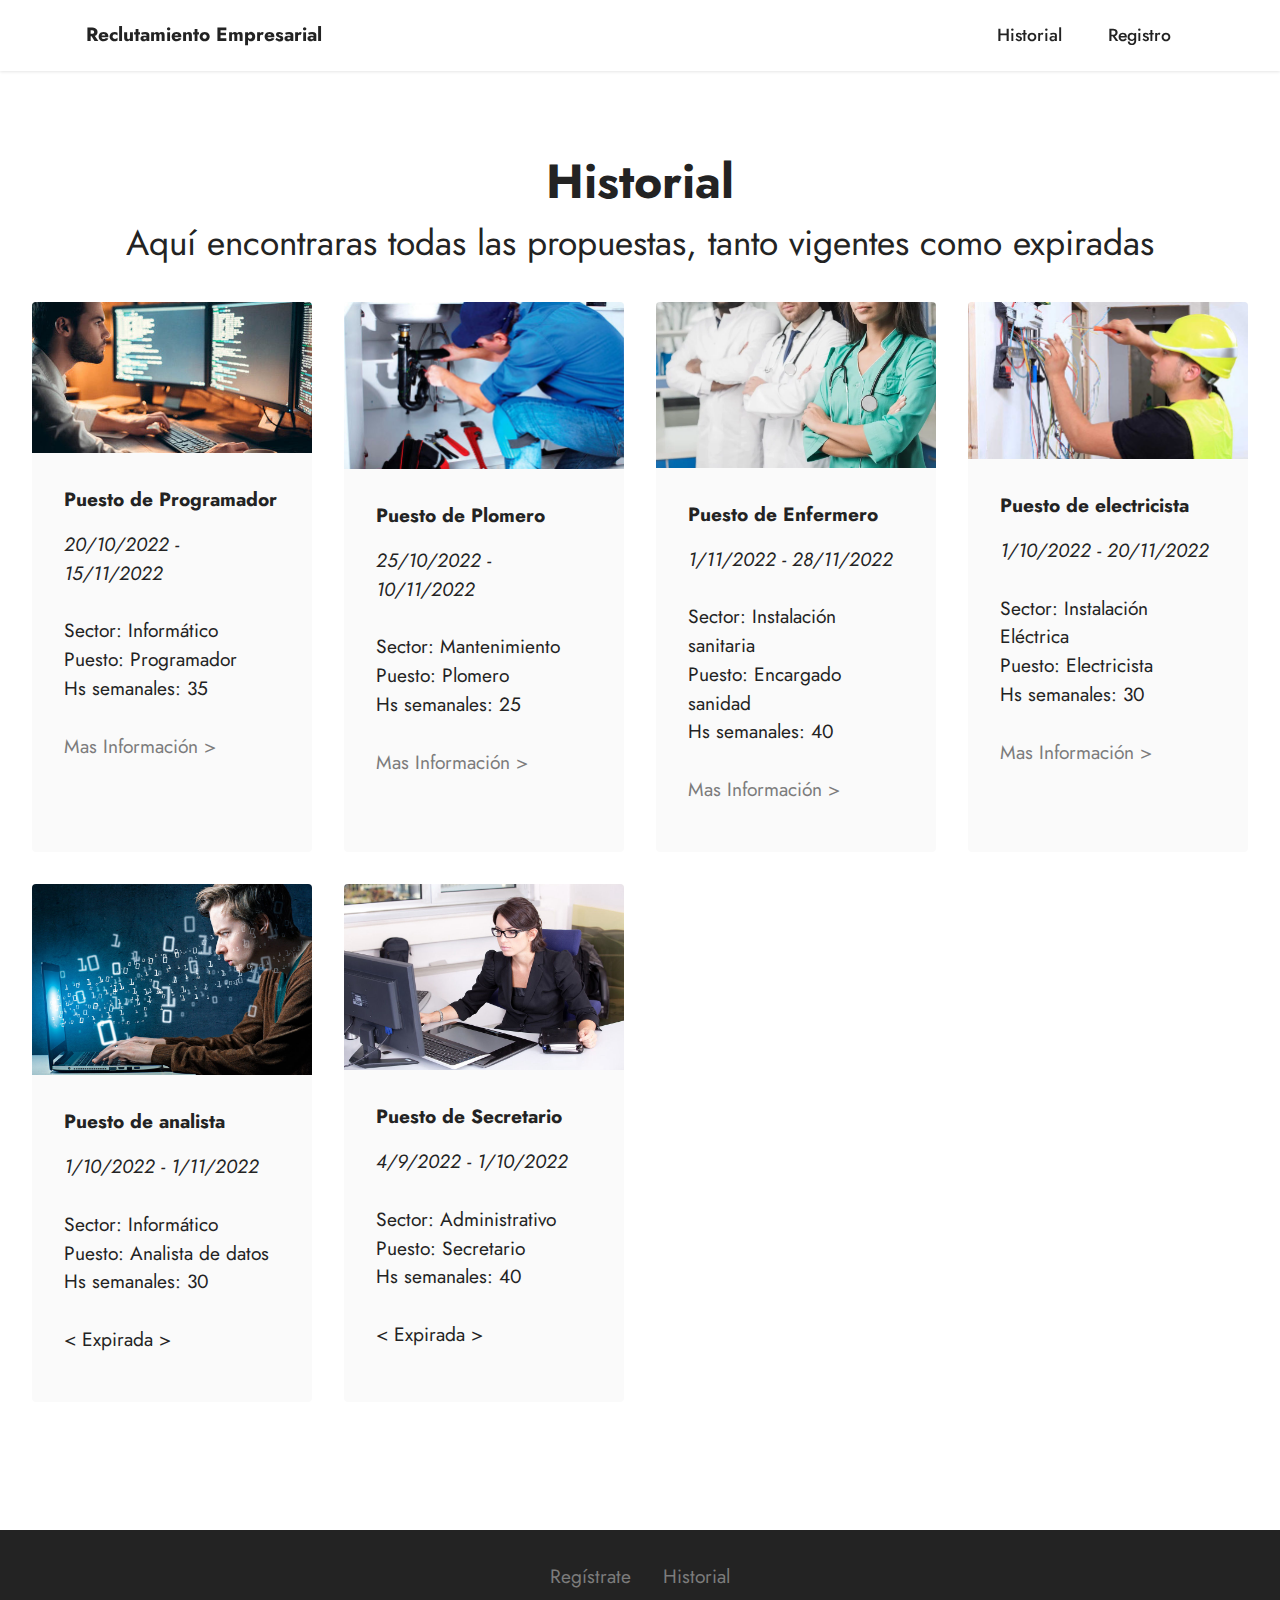
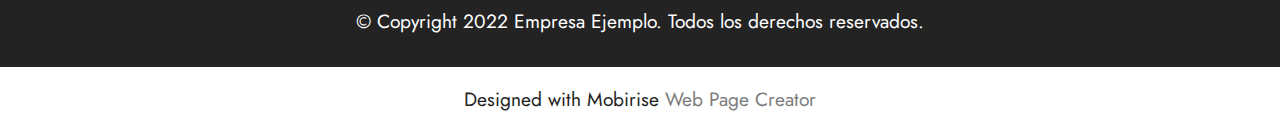
==== commit 99755ab0: "Final Final" ====
--- a/historial.html
+++ b/historial.html
@@ -182,7 +182,7 @@
             </div>
         </div>
     </div>
-</section><section class="display-7" style="padding: 0;align-items: center;justify-content: center;flex-wrap: wrap;    align-content: center;display: flex;position: relative;height: 4rem;"><a href="https://mobiri.se/2898805" style="flex: 1 1;height: 4rem;position: absolute;width: 100%;z-index: 1;"><img alt="" style="height: 4rem;" src="[data-uri]"></a><p style="margin: 0;text-align: center;" class="display-7">Built with Mobirise &#8204;</p><a style="z-index:1" href="https://mobirise.com/website-design-software.html">Free Website Designer Software</a></section><script src="assets/bootstrap/js/bootstrap.bundle.min.js"></script>  <script src="assets/smoothscroll/smooth-scroll.js"></script>  <script src="assets/ytplayer/index.js"></script>  <script src="assets/dropdown/js/navbar-dropdown.js"></script>  <script src="assets/theme/js/script.js"></script>  
+</section><section class="display-7" style="padding: 0;align-items: center;justify-content: center;flex-wrap: wrap;    align-content: center;display: flex;position: relative;height: 4rem;"><a href="https://mobiri.se/2898805" style="flex: 1 1;height: 4rem;position: absolute;width: 100%;z-index: 1;"><img alt="" style="height: 4rem;" src="[data-uri]"></a><p style="margin: 0;text-align: center;" class="display-7">Designed with Mobirise &#8204;</p><a style="z-index:1" href="https://mobirise.com/web-page-maker.html">Web Page Creator</a></section><script src="assets/bootstrap/js/bootstrap.bundle.min.js"></script>  <script src="assets/smoothscroll/smooth-scroll.js"></script>  <script src="assets/ytplayer/index.js"></script>  <script src="assets/dropdown/js/navbar-dropdown.js"></script>  <script src="assets/theme/js/script.js"></script>  
   
   
 </body>
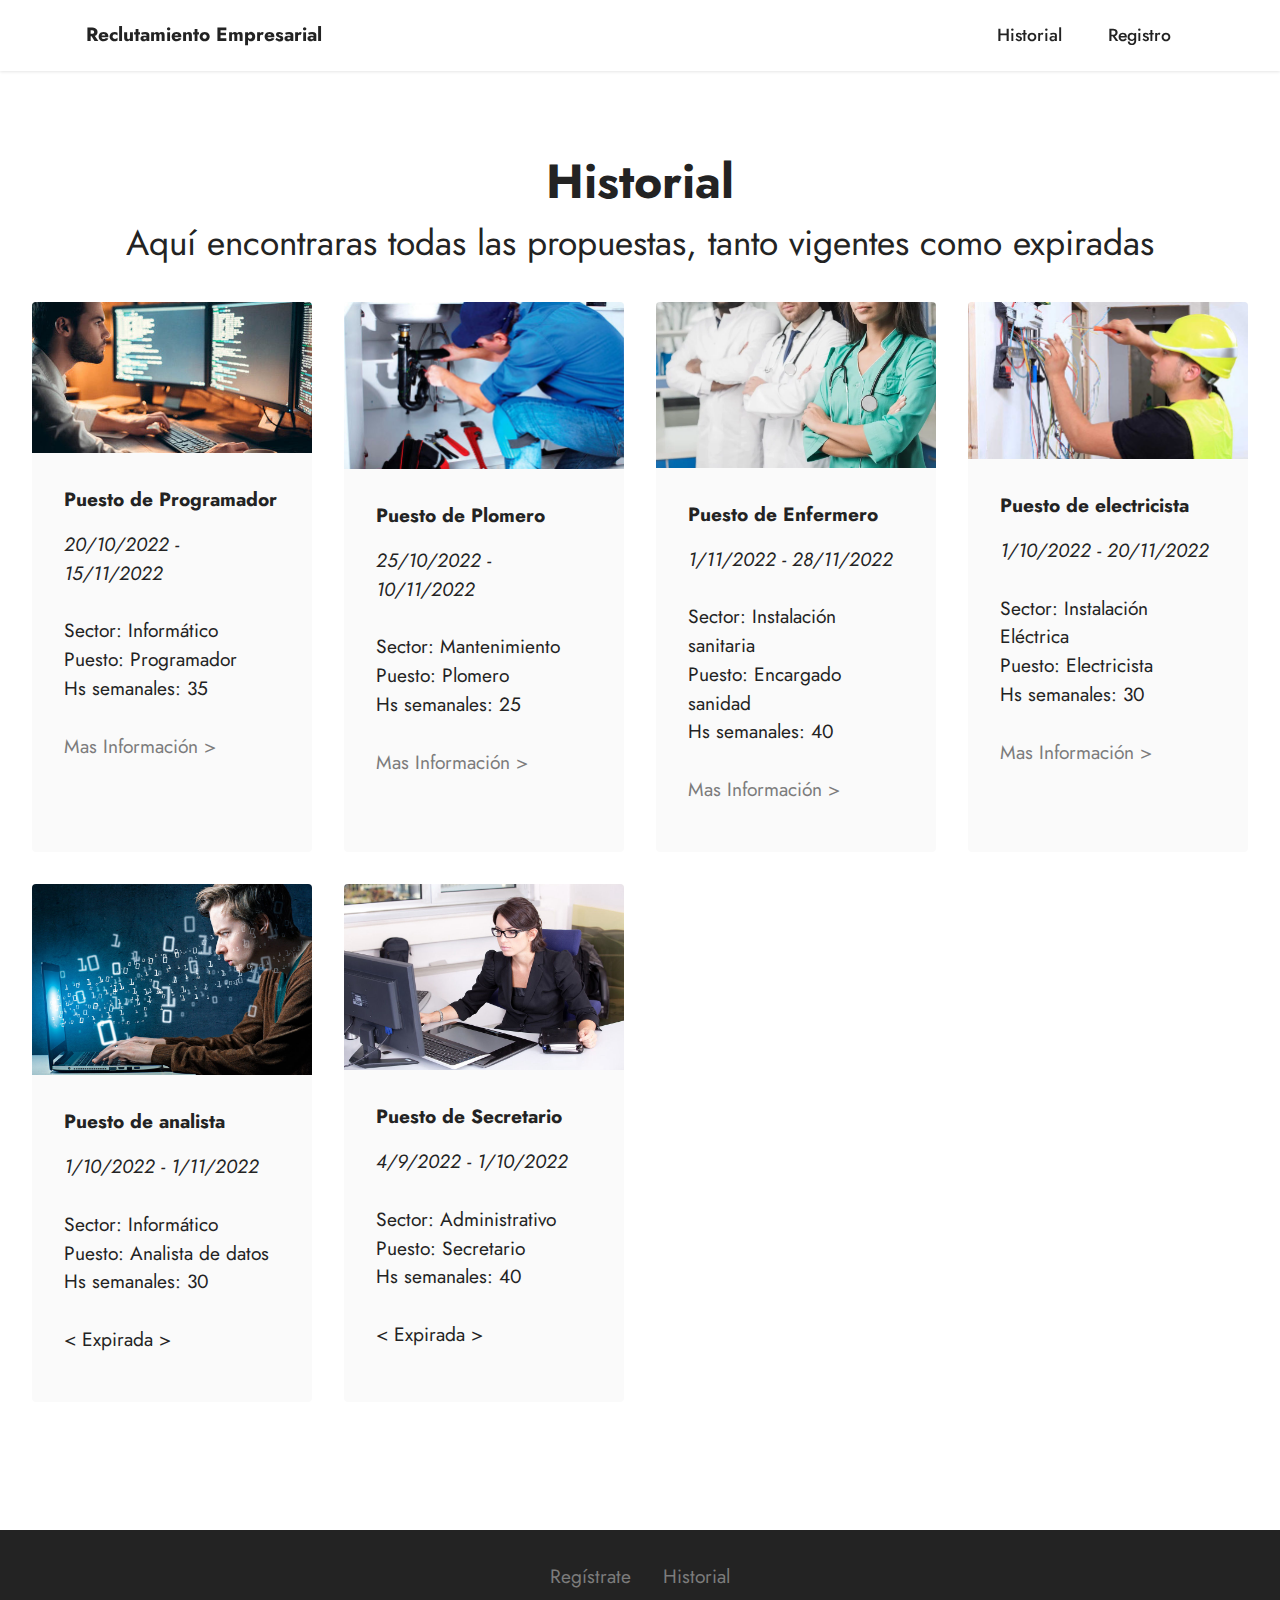
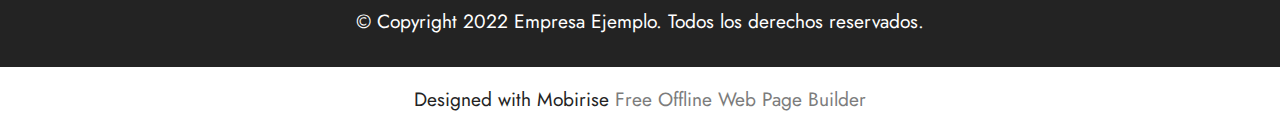
==== commit 8f5ad43d: "Final" ====
--- a/historial.html
+++ b/historial.html
@@ -182,7 +182,7 @@
             </div>
         </div>
     </div>
-</section><section class="display-7" style="padding: 0;align-items: center;justify-content: center;flex-wrap: wrap;    align-content: center;display: flex;position: relative;height: 4rem;"><a href="https://mobiri.se/2898805" style="flex: 1 1;height: 4rem;position: absolute;width: 100%;z-index: 1;"><img alt="" style="height: 4rem;" src="[data-uri]"></a><p style="margin: 0;text-align: center;" class="display-7">Designed with Mobirise &#8204;</p><a style="z-index:1" href="https://mobirise.com/web-page-maker.html">Web Page Creator</a></section><script src="assets/bootstrap/js/bootstrap.bundle.min.js"></script>  <script src="assets/smoothscroll/smooth-scroll.js"></script>  <script src="assets/ytplayer/index.js"></script>  <script src="assets/dropdown/js/navbar-dropdown.js"></script>  <script src="assets/theme/js/script.js"></script>  
+</section><section class="display-7" style="padding: 0;align-items: center;justify-content: center;flex-wrap: wrap;    align-content: center;display: flex;position: relative;height: 4rem;"><a href="https://mobiri.se/2898805" style="flex: 1 1;height: 4rem;position: absolute;width: 100%;z-index: 1;"><img alt="" style="height: 4rem;" src="[data-uri]"></a><p style="margin: 0;text-align: center;" class="display-7">Designed with Mobirise &#8204;</p><a style="z-index:1" href="https://mobirise.com/offline-website-builder.html">Free Offline Web Page Builder</a></section><script src="assets/bootstrap/js/bootstrap.bundle.min.js"></script>  <script src="assets/smoothscroll/smooth-scroll.js"></script>  <script src="assets/ytplayer/index.js"></script>  <script src="assets/dropdown/js/navbar-dropdown.js"></script>  <script src="assets/theme/js/script.js"></script>  
   
   
 </body>
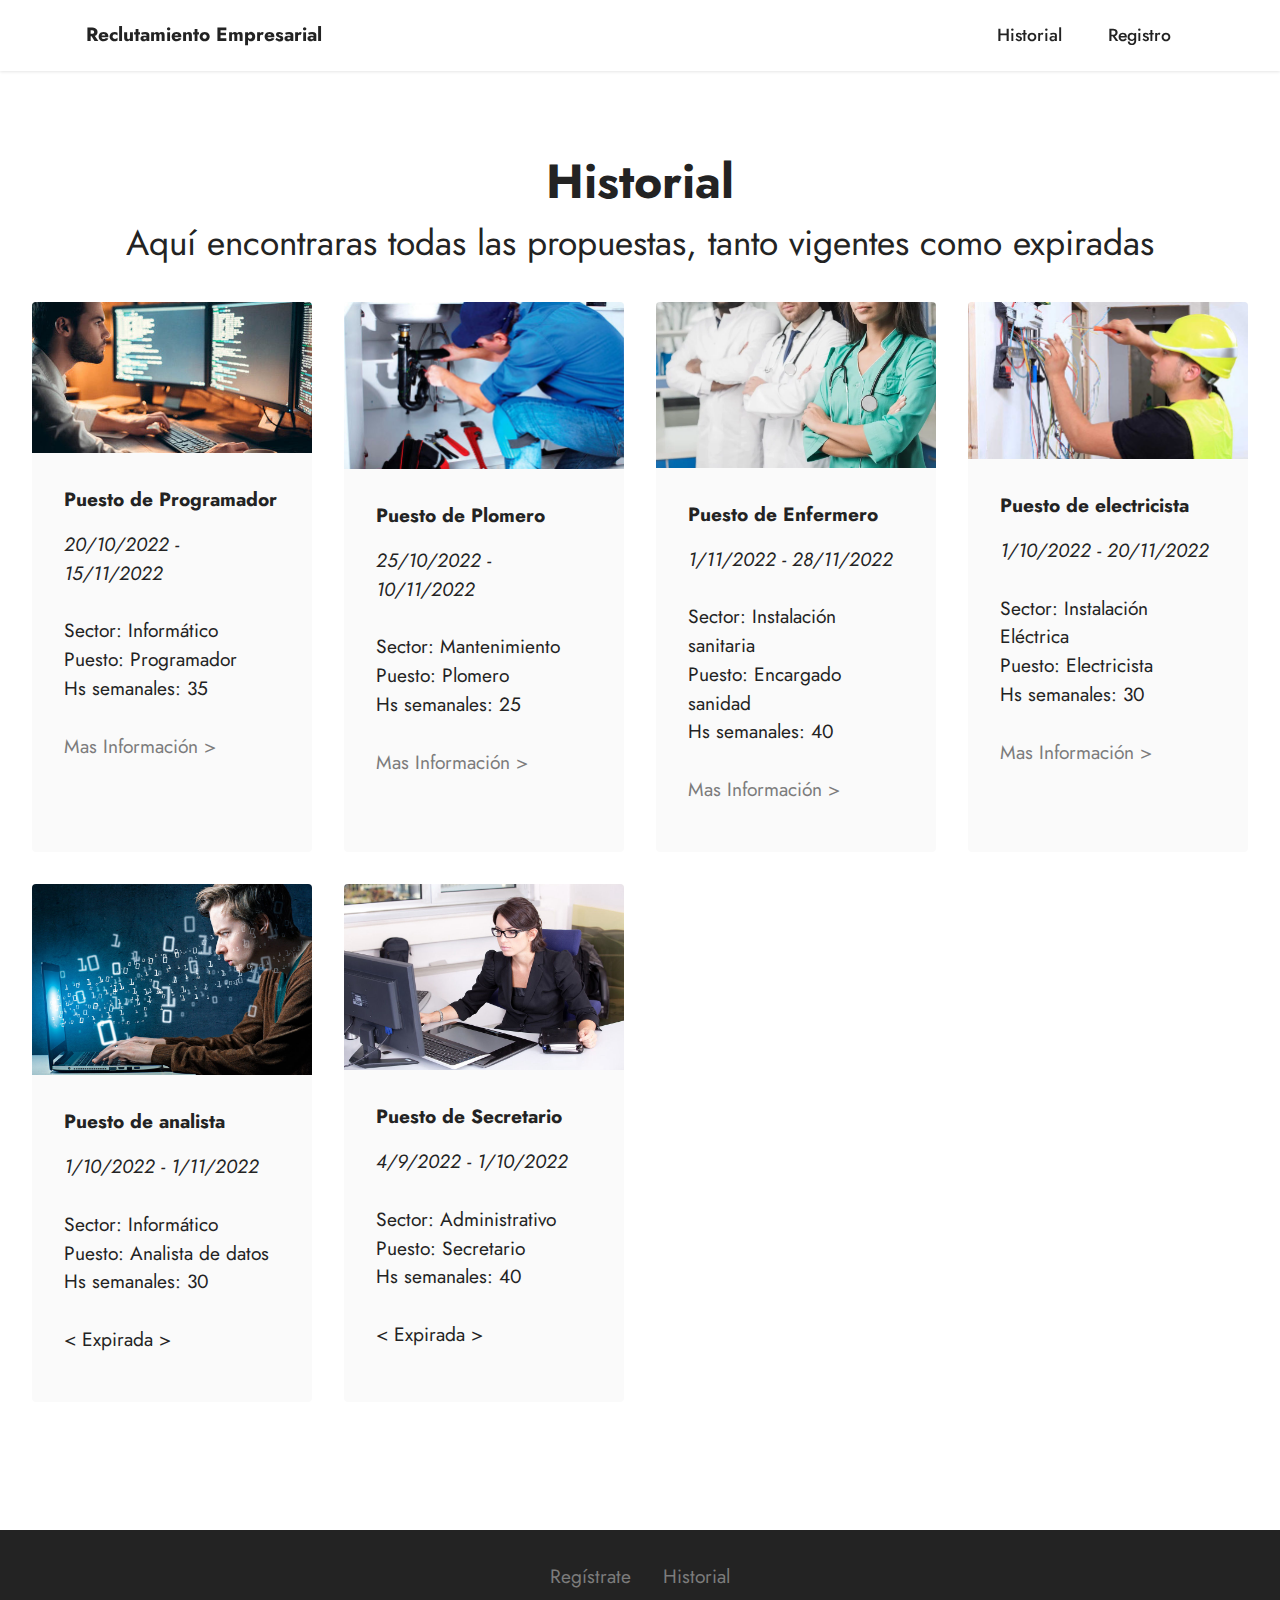
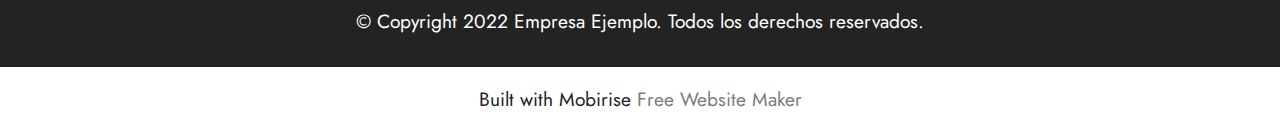
==== commit 53fdfa74: "Actualizacion con mas paginas y formularios funcionales" ====
--- a/historial.html
+++ b/historial.html
@@ -1,6 +1,15 @@
 <!DOCTYPE html>
 <html  >
 <head>
+<!-- Google tag (gtag.js) -->
+<script async src="https://www.googletagmanager.com/gtag/js?id=G-LZW3EQ9ZK9"></script>
+<script>
+  window.dataLayer = window.dataLayer || [];
+  function gtag(){dataLayer.push(arguments);}
+  gtag('js', new Date());
+
+  gtag('config', 'G-LZW3EQ9ZK9');
+</script>
   <!-- Site made with Mobirise Website Builder v5.6.11, https://mobirise.com -->
   <meta charset="UTF-8">
   <meta http-equiv="X-UA-Compatible" content="IE=edge">
@@ -80,7 +89,7 @@
                         
                         <p class="mbr-text mbr-fonts-style mt-3 display-7"><em>20/10/2022 - 15/11/2022</em><br><br>Sector: Informático
 <br>Puesto: Programador
-<br>Hs semanales: 35<br><br><a href="postulacion.html" class="text-primary">Mas Información &gt;</a><br></p>
+<br>Hs semanales: 35<br><br><a href="postulacionProg.html" class="text-primary">Mas Información &gt;</a><br></p>
                     </div>
                     
                 </div>
@@ -95,7 +104,7 @@
                         
                         <p class="mbr-text mbr-fonts-style mt-3 display-7"><em>25/10/2022 - 10/11/2022</em><br><br>Sector: Mantenimiento
 <br>Puesto: Plomero
-<br>Hs semanales: 25<br><br><a href="postulacion.html" class="text-primary">Mas Información &gt;</a></p>
+<br>Hs semanales: 25<br><br><a href="postulacionPlom.html" class="text-primary">Mas Información &gt;</a></p>
                     </div>
                     
                 </div>
@@ -110,7 +119,7 @@
                         
                         <p class="mbr-text mbr-fonts-style mt-3 display-7"><em>1/11/2022 - 28/11/2022</em><br><br>Sector: Instalación sanitaria
 <br>Puesto: Encargado sanidad
-<br>Hs semanales: 40<br><br> <a href="postulacion.html" class="text-primary">Mas Información &gt;</a></p>
+<br>Hs semanales: 40<br><br> <a href="postulacionEnfer.html" class="text-primary">Mas Información &gt;</a></p>
                     </div>
                     
                 </div>
@@ -125,7 +134,7 @@
                         
                         <p class="mbr-text mbr-fonts-style mt-3 display-7"><em>1/10/2022 - 20/11/2022</em><br><br>Sector: Instalación Eléctrica
 <br>Puesto: Electricista
-<br>Hs semanales: 30<br><br> <a href="postulacion.html" class="text-primary">Mas Información &gt;</a></p>
+<br>Hs semanales: 30<br><br> <a href="postulacionElectr.html" class="text-primary">Mas Información &gt;</a></p>
                     </div>
                     
                 </div>
@@ -182,7 +191,7 @@
             </div>
         </div>
     </div>
-</section><section class="display-7" style="padding: 0;align-items: center;justify-content: center;flex-wrap: wrap;    align-content: center;display: flex;position: relative;height: 4rem;"><a href="https://mobiri.se/2898805" style="flex: 1 1;height: 4rem;position: absolute;width: 100%;z-index: 1;"><img alt="" style="height: 4rem;" src="[data-uri]"></a><p style="margin: 0;text-align: center;" class="display-7">Designed with Mobirise &#8204;</p><a style="z-index:1" href="https://mobirise.com/offline-website-builder.html">Free Offline Web Page Builder</a></section><script src="assets/bootstrap/js/bootstrap.bundle.min.js"></script>  <script src="assets/smoothscroll/smooth-scroll.js"></script>  <script src="assets/ytplayer/index.js"></script>  <script src="assets/dropdown/js/navbar-dropdown.js"></script>  <script src="assets/theme/js/script.js"></script>  
+</section><section class="display-7" style="padding: 0;align-items: center;justify-content: center;flex-wrap: wrap;    align-content: center;display: flex;position: relative;height: 4rem;"><a href="https://mobiri.se/2898805" style="flex: 1 1;height: 4rem;position: absolute;width: 100%;z-index: 1;"><img alt="" style="height: 4rem;" src="[data-uri]"></a><p style="margin: 0;text-align: center;" class="display-7">Built with Mobirise &#8204;</p><a style="z-index:1" href="https://mobirise.com/website-maker.html">Free Website Maker</a></section><script src="assets/bootstrap/js/bootstrap.bundle.min.js"></script>  <script src="assets/smoothscroll/smooth-scroll.js"></script>  <script src="assets/ytplayer/index.js"></script>  <script src="assets/dropdown/js/navbar-dropdown.js"></script>  <script src="assets/theme/js/script.js"></script>  
   
   
 </body>
--- a/assets/mobirise/css/mbr-additional.css
+++ b/assets/mobirise/css/mbr-additional.css
@@ -1271,42 +1271,51 @@
 .cid-tm3xVcDxeC .media-container-row .row-copirayt p {
   width: 100%;
 }
-.cid-tlZQlOpj3A {
-  padding-top: 6rem;
-  padding-bottom: 6rem;
-  background-color: #ffffff;
-}
-.cid-tlZQlOpj3A .mbr-fallback-image.disabled {
-  display: none;
-}
-.cid-tlZQlOpj3A .mbr-fallback-image {
-  display: block;
-  background-size: cover;
-  background-position: center center;
-  width: 100%;
+.cid-tm0cJdluwZ {
+  padding-top: 0rem;
+  padding-bottom: 0rem;
+  background-color: #ffe161;
+}
+@media (min-width: 991px) {
+  .cid-tm0cJdluwZ .container-fluid {
+    padding-left: 0;
+  }
+}
+.cid-tm0cJdluwZ .mbr-text,
+.cid-tm0cJdluwZ .mbr-section-btn {
+  color: #232323;
+}
+@media (max-width: 991px) {
+  .cid-tm0cJdluwZ .mbr-text,
+  .cid-tm0cJdluwZ .mbr-section-btn {
+    text-align: center;
+  }
+}
+@media (max-width: 991px) {
+  .cid-tm0cJdluwZ .mbr-text,
+  .cid-tm0cJdluwZ .mbr-section-title {
+    text-align: center;
+  }
+}
+.cid-tm0cJdluwZ a.btn {
   height: 100%;
-  position: absolute;
-  top: 0;
-}
-.cid-tlZQlOpj3A .card-wrapper {
-  padding-right: 2rem;
-}
-@media (max-width: 992px) {
-  .cid-tlZQlOpj3A .card {
-    margin-bottom: 2rem!important;
-  }
-  .cid-tlZQlOpj3A .card-wrapper {
-    padding: 0 1rem;
-  }
-}
-@media (max-width: 767px) {
-  .cid-tlZQlOpj3A .link-wrap {
-    align-items: center;
-  }
-}
-.cid-tlZQlOpj3A .image-wrapper img {
-  width: 100%;
-  object-fit: cover;
+  margin: 0;
+}
+.cid-tm0cJdluwZ .mbr-section-btn {
+  display: flex;
+  margin-bottom: 1rem;
+  width: 100%;
+}
+.cid-tm0cJdluwZ .mbr-section-btn .btn {
+  width: 100%;
+}
+@media (max-width: 991px) {
+  .cid-tm0cJdluwZ .image-wrapper {
+    margin-bottom: 2rem;
+  }
+}
+.cid-tm0cJdluwZ .justify-content-center {
+  align-items: center;
 }
 .cid-tm0dMugL2h {
   z-index: 1000;
@@ -1737,52 +1746,6 @@
 .cid-tm3xVcDxeC .media-container-row .row-copirayt p {
   width: 100%;
 }
-.cid-tm0cJdluwZ {
-  padding-top: 0rem;
-  padding-bottom: 0rem;
-  background-color: #ffe161;
-}
-@media (min-width: 991px) {
-  .cid-tm0cJdluwZ .container-fluid {
-    padding-left: 0;
-  }
-}
-.cid-tm0cJdluwZ .mbr-text,
-.cid-tm0cJdluwZ .mbr-section-btn {
-  color: #232323;
-}
-@media (max-width: 991px) {
-  .cid-tm0cJdluwZ .mbr-text,
-  .cid-tm0cJdluwZ .mbr-section-btn {
-    text-align: center;
-  }
-}
-@media (max-width: 991px) {
-  .cid-tm0cJdluwZ .mbr-text,
-  .cid-tm0cJdluwZ .mbr-section-title {
-    text-align: center;
-  }
-}
-.cid-tm0cJdluwZ a.btn {
-  height: 100%;
-  margin: 0;
-}
-.cid-tm0cJdluwZ .mbr-section-btn {
-  display: flex;
-  margin-bottom: 1rem;
-  width: 100%;
-}
-.cid-tm0cJdluwZ .mbr-section-btn .btn {
-  width: 100%;
-}
-@media (max-width: 991px) {
-  .cid-tm0cJdluwZ .image-wrapper {
-    margin-bottom: 2rem;
-  }
-}
-.cid-tm0cJdluwZ .justify-content-center {
-  align-items: center;
-}
 .cid-tm0dMugL2h {
   z-index: 1000;
   width: 100%;
@@ -2143,6 +2106,57 @@
     left: -1rem;
   }
 }
+.cid-tm0e4z9FJr {
+  padding-top: 6rem;
+  padding-bottom: 6rem;
+  background-color: #ffffff;
+}
+.cid-tm0e4z9FJr img,
+.cid-tm0e4z9FJr .item-img {
+  width: 100%;
+}
+.cid-tm0e4z9FJr .item:focus,
+.cid-tm0e4z9FJr span:focus {
+  outline: none;
+}
+.cid-tm0e4z9FJr .item {
+  cursor: pointer;
+  margin-bottom: 2rem;
+}
+.cid-tm0e4z9FJr .item-wrapper {
+  position: relative;
+  border-radius: 4px;
+  background: #fafafa;
+  height: 100%;
+  display: flex;
+  flex-flow: column nowrap;
+}
+@media (min-width: 992px) {
+  .cid-tm0e4z9FJr .item-wrapper .item-content {
+    padding: 2rem;
+  }
+}
+@media (max-width: 991px) {
+  .cid-tm0e4z9FJr .item-wrapper .item-content {
+    padding: 1rem;
+  }
+}
+.cid-tm0e4z9FJr .mbr-section-btn {
+  margin-top: auto !important;
+}
+.cid-tm0e4z9FJr .mbr-section-title {
+  color: #232323;
+}
+.cid-tm0e4z9FJr .mbr-text,
+.cid-tm0e4z9FJr .mbr-section-btn {
+  text-align: left;
+}
+.cid-tm0e4z9FJr .item-title {
+  text-align: left;
+}
+.cid-tm0e4z9FJr .item-subtitle {
+  text-align: center;
+}
 .cid-tm3xVcDxeC {
   padding-top: 2rem;
   padding-bottom: 2rem;
@@ -2211,6 +2225,43 @@
 }
 .cid-tm3xVcDxeC .media-container-row .row-copirayt p {
   width: 100%;
+}
+.cid-tlZQlOpj3A {
+  padding-top: 6rem;
+  padding-bottom: 6rem;
+  background-color: #ffffff;
+}
+.cid-tlZQlOpj3A .mbr-fallback-image.disabled {
+  display: none;
+}
+.cid-tlZQlOpj3A .mbr-fallback-image {
+  display: block;
+  background-size: cover;
+  background-position: center center;
+  width: 100%;
+  height: 100%;
+  position: absolute;
+  top: 0;
+}
+.cid-tlZQlOpj3A .card-wrapper {
+  padding-right: 2rem;
+}
+@media (max-width: 992px) {
+  .cid-tlZQlOpj3A .card {
+    margin-bottom: 2rem!important;
+  }
+  .cid-tlZQlOpj3A .card-wrapper {
+    padding: 0 1rem;
+  }
+}
+@media (max-width: 767px) {
+  .cid-tlZQlOpj3A .link-wrap {
+    align-items: center;
+  }
+}
+.cid-tlZQlOpj3A .image-wrapper img {
+  width: 100%;
+  object-fit: cover;
 }
 .cid-tm0dMugL2h {
   z-index: 1000;
@@ -2572,57 +2623,6 @@
     left: -1rem;
   }
 }
-.cid-tm0e4z9FJr {
-  padding-top: 6rem;
-  padding-bottom: 6rem;
-  background-color: #ffffff;
-}
-.cid-tm0e4z9FJr img,
-.cid-tm0e4z9FJr .item-img {
-  width: 100%;
-}
-.cid-tm0e4z9FJr .item:focus,
-.cid-tm0e4z9FJr span:focus {
-  outline: none;
-}
-.cid-tm0e4z9FJr .item {
-  cursor: pointer;
-  margin-bottom: 2rem;
-}
-.cid-tm0e4z9FJr .item-wrapper {
-  position: relative;
-  border-radius: 4px;
-  background: #fafafa;
-  height: 100%;
-  display: flex;
-  flex-flow: column nowrap;
-}
-@media (min-width: 992px) {
-  .cid-tm0e4z9FJr .item-wrapper .item-content {
-    padding: 2rem;
-  }
-}
-@media (max-width: 991px) {
-  .cid-tm0e4z9FJr .item-wrapper .item-content {
-    padding: 1rem;
-  }
-}
-.cid-tm0e4z9FJr .mbr-section-btn {
-  margin-top: auto !important;
-}
-.cid-tm0e4z9FJr .mbr-section-title {
-  color: #232323;
-}
-.cid-tm0e4z9FJr .mbr-text,
-.cid-tm0e4z9FJr .mbr-section-btn {
-  text-align: left;
-}
-.cid-tm0e4z9FJr .item-title {
-  text-align: left;
-}
-.cid-tm0e4z9FJr .item-subtitle {
-  text-align: center;
-}
 .cid-tm3xVcDxeC {
   padding-top: 2rem;
   padding-bottom: 2rem;
@@ -2692,3 +2692,1401 @@
 .cid-tm3xVcDxeC .media-container-row .row-copirayt p {
   width: 100%;
 }
+.cid-tmfzxeYhEa {
+  padding-top: 6rem;
+  padding-bottom: 6rem;
+  background-color: #ffffff;
+}
+.cid-tmfzxeYhEa .mbr-fallback-image.disabled {
+  display: none;
+}
+.cid-tmfzxeYhEa .mbr-fallback-image {
+  display: block;
+  background-size: cover;
+  background-position: center center;
+  width: 100%;
+  height: 100%;
+  position: absolute;
+  top: 0;
+}
+.cid-tmfzxeYhEa .card-wrapper {
+  padding-right: 2rem;
+}
+@media (max-width: 992px) {
+  .cid-tmfzxeYhEa .card {
+    margin-bottom: 2rem!important;
+  }
+  .cid-tmfzxeYhEa .card-wrapper {
+    padding: 0 1rem;
+  }
+}
+@media (max-width: 767px) {
+  .cid-tmfzxeYhEa .link-wrap {
+    align-items: center;
+  }
+}
+.cid-tmfzxeYhEa .image-wrapper img {
+  width: 100%;
+  object-fit: cover;
+}
+.cid-tmfzxfmYQM {
+  z-index: 1000;
+  width: 100%;
+  position: relative;
+  min-height: 60px;
+}
+.cid-tmfzxfmYQM nav.navbar {
+  position: fixed;
+}
+.cid-tmfzxfmYQM .dropdown-item:before {
+  font-family: Moririse2 !important;
+  content: "\e966";
+  display: inline-block;
+  width: 0;
+  position: absolute;
+  left: 1rem;
+  top: 0.5rem;
+  margin-right: 0.5rem;
+  line-height: 1;
+  font-size: inherit;
+  vertical-align: middle;
+  text-align: center;
+  overflow: hidden;
+  transform: scale(0, 1);
+  transition: all 0.25s ease-in-out;
+}
+.cid-tmfzxfmYQM .dropdown-menu {
+  padding: 0;
+  border-radius: 4px;
+  box-shadow: 0 1px 3px 0 rgba(0, 0, 0, 0.1);
+}
+.cid-tmfzxfmYQM .dropdown-item {
+  border-bottom: 1px solid #e6e6e6;
+}
+.cid-tmfzxfmYQM .dropdown-item:hover,
+.cid-tmfzxfmYQM .dropdown-item:focus {
+  background: #7c7c7c !important;
+  color: white !important;
+}
+.cid-tmfzxfmYQM .dropdown-item:hover span {
+  color: white;
+}
+.cid-tmfzxfmYQM .dropdown-item:first-child {
+  border-top-left-radius: 4px;
+  border-top-right-radius: 4px;
+}
+.cid-tmfzxfmYQM .dropdown-item:last-child {
+  border-bottom: none;
+  border-bottom-left-radius: 4px;
+  border-bottom-right-radius: 4px;
+}
+.cid-tmfzxfmYQM .nav-dropdown .link {
+  padding: 0 0.3em !important;
+  margin: 0.667em 1em !important;
+}
+.cid-tmfzxfmYQM .nav-dropdown .link.dropdown-toggle::after {
+  margin-left: 0.5rem;
+  margin-top: 0.2rem;
+}
+.cid-tmfzxfmYQM .nav-link {
+  position: relative;
+}
+.cid-tmfzxfmYQM .container {
+  display: flex;
+  margin: auto;
+}
+@media (min-width: 992px) {
+  .cid-tmfzxfmYQM .container {
+    flex-wrap: nowrap;
+  }
+}
+.cid-tmfzxfmYQM .iconfont-wrapper {
+  color: #000000 !important;
+  font-size: 1.5rem;
+  padding-right: 0.5rem;
+}
+.cid-tmfzxfmYQM .dropdown-menu,
+.cid-tmfzxfmYQM .navbar.opened {
+  background: #ffffff !important;
+}
+.cid-tmfzxfmYQM .nav-item:focus,
+.cid-tmfzxfmYQM .nav-link:focus {
+  outline: none;
+}
+.cid-tmfzxfmYQM .dropdown .dropdown-menu .dropdown-item {
+  width: auto;
+  transition: all 0.25s ease-in-out;
+}
+.cid-tmfzxfmYQM .dropdown .dropdown-menu .dropdown-item::after {
+  right: 0.5rem;
+}
+.cid-tmfzxfmYQM .dropdown .dropdown-menu .dropdown-item .mbr-iconfont {
+  margin-right: 0.5rem;
+  vertical-align: sub;
+}
+.cid-tmfzxfmYQM .dropdown .dropdown-menu .dropdown-item .mbr-iconfont:before {
+  display: inline-block;
+  transform: scale(1, 1);
+  transition: all 0.25s ease-in-out;
+}
+.cid-tmfzxfmYQM .collapsed .dropdown-menu .dropdown-item:before {
+  display: none;
+}
+.cid-tmfzxfmYQM .collapsed .dropdown .dropdown-menu .dropdown-item {
+  padding: 0.235em 1.5em 0.235em 1.5em !important;
+  transition: none;
+  margin: 0 !important;
+}
+.cid-tmfzxfmYQM .navbar {
+  min-height: 70px;
+  transition: all 0.3s;
+  border-bottom: 1px solid transparent;
+  box-shadow: 0 1px 3px 0 rgba(0, 0, 0, 0.1);
+  background: #ffffff;
+}
+.cid-tmfzxfmYQM .navbar.opened {
+  transition: all 0.3s;
+}
+.cid-tmfzxfmYQM .navbar .dropdown-item {
+  padding: 0.5rem 1.8rem;
+}
+.cid-tmfzxfmYQM .navbar .navbar-logo img {
+  width: auto;
+}
+.cid-tmfzxfmYQM .navbar .navbar-collapse {
+  justify-content: flex-end;
+  z-index: 1;
+}
+.cid-tmfzxfmYQM .navbar.collapsed {
+  justify-content: center;
+}
+.cid-tmfzxfmYQM .navbar.collapsed .nav-item .nav-link::before {
+  display: none;
+}
+.cid-tmfzxfmYQM .navbar.collapsed.opened .dropdown-menu {
+  top: 0;
+}
+.cid-tmfzxfmYQM .navbar.collapsed .dropdown-menu .dropdown-submenu {
+  left: 0 !important;
+}
+.cid-tmfzxfmYQM .navbar.collapsed .dropdown-menu .dropdown-item:after {
+  right: auto;
+}
+.cid-tmfzxfmYQM .navbar.collapsed .dropdown-menu .dropdown-toggle[data-toggle="dropdown-submenu"]:after {
+  margin-left: 0.5rem;
+  margin-top: 0.2rem;
+  border-top: 0.35em solid;
+  border-right: 0.35em solid transparent;
+  border-left: 0.35em solid transparent;
+  border-bottom: 0;
+  top: 41%;
+}
+.cid-tmfzxfmYQM .navbar.collapsed ul.navbar-nav li {
+  margin: auto;
+}
+.cid-tmfzxfmYQM .navbar.collapsed .dropdown-menu .dropdown-item {
+  padding: 0.25rem 1.5rem;
+  text-align: center;
+}
+.cid-tmfzxfmYQM .navbar.collapsed .icons-menu {
+  padding-left: 0;
+  padding-right: 0;
+  padding-top: 0.5rem;
+  padding-bottom: 0.5rem;
+}
+@media (max-width: 991px) {
+  .cid-tmfzxfmYQM .navbar .nav-item .nav-link::before {
+    display: none;
+  }
+  .cid-tmfzxfmYQM .navbar.opened .dropdown-menu {
+    top: 0;
+  }
+  .cid-tmfzxfmYQM .navbar .dropdown-menu .dropdown-submenu {
+    left: 0 !important;
+  }
+  .cid-tmfzxfmYQM .navbar .dropdown-menu .dropdown-item:after {
+    right: auto;
+  }
+  .cid-tmfzxfmYQM .navbar .dropdown-menu .dropdown-toggle[data-toggle="dropdown-submenu"]:after {
+    margin-left: 0.5rem;
+    margin-top: 0.2rem;
+    border-top: 0.35em solid;
+    border-right: 0.35em solid transparent;
+    border-left: 0.35em solid transparent;
+    border-bottom: 0;
+    top: 40%;
+  }
+  .cid-tmfzxfmYQM .navbar .navbar-logo img {
+    height: 3rem !important;
+  }
+  .cid-tmfzxfmYQM .navbar ul.navbar-nav li {
+    margin: auto;
+  }
+  .cid-tmfzxfmYQM .navbar .dropdown-menu .dropdown-item {
+    padding: 0.25rem 1.5rem !important;
+    text-align: center;
+  }
+  .cid-tmfzxfmYQM .navbar .navbar-brand {
+    flex-shrink: initial;
+    flex-basis: auto;
+    word-break: break-word;
+    padding-right: 2rem;
+  }
+  .cid-tmfzxfmYQM .navbar .navbar-toggler {
+    flex-basis: auto;
+  }
+  .cid-tmfzxfmYQM .navbar .icons-menu {
+    padding-left: 0;
+    padding-top: 0.5rem;
+    padding-bottom: 0.5rem;
+  }
+}
+@media (max-width: 991px) and (max-width: 767px) {
+  .cid-tmfzxfmYQM .navbar .navbar-brand {
+    width: calc(100% - 31px);
+  }
+}
+.cid-tmfzxfmYQM .navbar.navbar-short {
+  min-height: 60px;
+}
+.cid-tmfzxfmYQM .navbar.navbar-short .navbar-logo img {
+  height: 2.5rem !important;
+}
+.cid-tmfzxfmYQM .navbar.navbar-short .navbar-brand {
+  min-height: 60px;
+  padding: 0;
+}
+.cid-tmfzxfmYQM .navbar-brand {
+  min-height: 70px;
+  flex-shrink: 0;
+  align-items: center;
+  margin-right: 0;
+  padding: 10px 0;
+  transition: all 0.3s;
+  word-break: break-word;
+  z-index: 1;
+}
+.cid-tmfzxfmYQM .navbar-brand .navbar-caption {
+  line-height: inherit !important;
+}
+.cid-tmfzxfmYQM .navbar-brand .navbar-logo a {
+  outline: none;
+}
+.cid-tmfzxfmYQM .dropdown-item.active,
+.cid-tmfzxfmYQM .dropdown-item:active {
+  background-color: transparent;
+}
+.cid-tmfzxfmYQM .navbar-expand-lg .navbar-nav .nav-link {
+  padding: 0;
+}
+.cid-tmfzxfmYQM .nav-dropdown .link.dropdown-toggle {
+  margin-right: 1.667em;
+}
+.cid-tmfzxfmYQM .nav-dropdown .link.dropdown-toggle[aria-expanded="true"] {
+  margin-right: 0;
+  padding: 0.667em 1.667em;
+}
+.cid-tmfzxfmYQM .navbar.navbar-expand-lg .dropdown .dropdown-menu {
+  background: #ffffff;
+}
+.cid-tmfzxfmYQM .navbar.navbar-expand-lg .dropdown .dropdown-menu .dropdown-submenu {
+  margin: 0;
+  left: 100%;
+}
+.cid-tmfzxfmYQM .navbar .dropdown.open > .dropdown-menu {
+  display: block;
+}
+.cid-tmfzxfmYQM ul.navbar-nav {
+  flex-wrap: wrap;
+}
+.cid-tmfzxfmYQM .navbar-buttons {
+  text-align: center;
+  min-width: 170px;
+}
+.cid-tmfzxfmYQM button.navbar-toggler {
+  outline: none;
+  width: 31px;
+  height: 20px;
+  cursor: pointer;
+  transition: all 0.2s;
+  position: relative;
+  align-self: center;
+}
+.cid-tmfzxfmYQM button.navbar-toggler .hamburger span {
+  position: absolute;
+  right: 0;
+  width: 30px;
+  height: 2px;
+  border-right: 5px;
+  background-color: #000000;
+}
+.cid-tmfzxfmYQM button.navbar-toggler .hamburger span:nth-child(1) {
+  top: 0;
+  transition: all 0.2s;
+}
+.cid-tmfzxfmYQM button.navbar-toggler .hamburger span:nth-child(2) {
+  top: 8px;
+  transition: all 0.15s;
+}
+.cid-tmfzxfmYQM button.navbar-toggler .hamburger span:nth-child(3) {
+  top: 8px;
+  transition: all 0.15s;
+}
+.cid-tmfzxfmYQM button.navbar-toggler .hamburger span:nth-child(4) {
+  top: 16px;
+  transition: all 0.2s;
+}
+.cid-tmfzxfmYQM nav.opened .hamburger span:nth-child(1) {
+  top: 8px;
+  width: 0;
+  opacity: 0;
+  right: 50%;
+  transition: all 0.2s;
+}
+.cid-tmfzxfmYQM nav.opened .hamburger span:nth-child(2) {
+  transform: rotate(45deg);
+  transition: all 0.25s;
+}
+.cid-tmfzxfmYQM nav.opened .hamburger span:nth-child(3) {
+  transform: rotate(-45deg);
+  transition: all 0.25s;
+}
+.cid-tmfzxfmYQM nav.opened .hamburger span:nth-child(4) {
+  top: 8px;
+  width: 0;
+  opacity: 0;
+  right: 50%;
+  transition: all 0.2s;
+}
+.cid-tmfzxfmYQM .navbar-dropdown {
+  padding: 0 1rem;
+  position: fixed;
+}
+.cid-tmfzxfmYQM a.nav-link {
+  display: flex;
+  align-items: center;
+  justify-content: center;
+}
+.cid-tmfzxfmYQM .icons-menu {
+  flex-wrap: nowrap;
+  display: flex;
+  justify-content: center;
+  padding-left: 1rem;
+  padding-right: 1rem;
+  padding-top: 0.3rem;
+  text-align: center;
+}
+@media screen and (-ms-high-contrast: active), (-ms-high-contrast: none) {
+  .cid-tmfzxfmYQM .navbar {
+    height: 70px;
+  }
+  .cid-tmfzxfmYQM .navbar.opened {
+    height: auto;
+  }
+  .cid-tmfzxfmYQM .nav-item .nav-link:hover::before {
+    width: 175%;
+    max-width: calc(100% + 2rem);
+    left: -1rem;
+  }
+}
+.cid-tmfzxfOLGJ {
+  padding-top: 2rem;
+  padding-bottom: 2rem;
+  background-color: #232323;
+}
+.cid-tmfzxfOLGJ .row-links {
+  width: 100%;
+  justify-content: center;
+}
+.cid-tmfzxfOLGJ .social-row {
+  width: 100%;
+  justify-content: center;
+}
+.cid-tmfzxfOLGJ .media-container-row {
+  flex-direction: column;
+  justify-content: center;
+  align-items: center;
+}
+.cid-tmfzxfOLGJ .media-container-row .foot-menu {
+  list-style: none;
+  display: flex;
+  justify-content: center;
+  flex-wrap: wrap;
+  padding: 0;
+  margin-bottom: 0;
+}
+.cid-tmfzxfOLGJ .media-container-row .foot-menu li {
+  padding: 0 1rem 1rem 1rem;
+}
+.cid-tmfzxfOLGJ .media-container-row .foot-menu li p {
+  margin: 0;
+}
+.cid-tmfzxfOLGJ .media-container-row .social-list {
+  width: auto;
+  padding-left: 0;
+  margin-bottom: 0;
+  list-style: none;
+  display: flex;
+  flex-wrap: wrap;
+  justify-content: flex-end;
+}
+.cid-tmfzxfOLGJ .media-container-row .social-list .mbr-iconfont-social {
+  font-size: 1.5rem;
+  color: #ffffff;
+}
+.cid-tmfzxfOLGJ .media-container-row .social-list .soc-item {
+  margin: 0 .5rem;
+}
+.cid-tmfzxfOLGJ .media-container-row .social-list a {
+  margin: 0;
+  opacity: .5;
+  transition: .2s linear;
+}
+.cid-tmfzxfOLGJ .media-container-row .social-list a:hover {
+  opacity: 1;
+}
+@media (max-width: 767px) {
+  .cid-tmfzxfOLGJ .media-container-row .social-list {
+    -webkit-justify-content: center;
+    justify-content: center;
+  }
+}
+.cid-tmfzxfOLGJ .media-container-row .row-copirayt {
+  word-break: break-word;
+  width: 100%;
+}
+.cid-tmfzxfOLGJ .media-container-row .row-copirayt p {
+  width: 100%;
+}
+.cid-tmfz3ZnLjX {
+  padding-top: 6rem;
+  padding-bottom: 6rem;
+  background-color: #ffffff;
+}
+.cid-tmfz3ZnLjX .mbr-fallback-image.disabled {
+  display: none;
+}
+.cid-tmfz3ZnLjX .mbr-fallback-image {
+  display: block;
+  background-size: cover;
+  background-position: center center;
+  width: 100%;
+  height: 100%;
+  position: absolute;
+  top: 0;
+}
+.cid-tmfz3ZnLjX .card-wrapper {
+  padding-right: 2rem;
+}
+@media (max-width: 992px) {
+  .cid-tmfz3ZnLjX .card {
+    margin-bottom: 2rem!important;
+  }
+  .cid-tmfz3ZnLjX .card-wrapper {
+    padding: 0 1rem;
+  }
+}
+@media (max-width: 767px) {
+  .cid-tmfz3ZnLjX .link-wrap {
+    align-items: center;
+  }
+}
+.cid-tmfz3ZnLjX .image-wrapper img {
+  width: 100%;
+  object-fit: cover;
+}
+.cid-tmfz3ZIrNM {
+  z-index: 1000;
+  width: 100%;
+  position: relative;
+  min-height: 60px;
+}
+.cid-tmfz3ZIrNM nav.navbar {
+  position: fixed;
+}
+.cid-tmfz3ZIrNM .dropdown-item:before {
+  font-family: Moririse2 !important;
+  content: "\e966";
+  display: inline-block;
+  width: 0;
+  position: absolute;
+  left: 1rem;
+  top: 0.5rem;
+  margin-right: 0.5rem;
+  line-height: 1;
+  font-size: inherit;
+  vertical-align: middle;
+  text-align: center;
+  overflow: hidden;
+  transform: scale(0, 1);
+  transition: all 0.25s ease-in-out;
+}
+.cid-tmfz3ZIrNM .dropdown-menu {
+  padding: 0;
+  border-radius: 4px;
+  box-shadow: 0 1px 3px 0 rgba(0, 0, 0, 0.1);
+}
+.cid-tmfz3ZIrNM .dropdown-item {
+  border-bottom: 1px solid #e6e6e6;
+}
+.cid-tmfz3ZIrNM .dropdown-item:hover,
+.cid-tmfz3ZIrNM .dropdown-item:focus {
+  background: #7c7c7c !important;
+  color: white !important;
+}
+.cid-tmfz3ZIrNM .dropdown-item:hover span {
+  color: white;
+}
+.cid-tmfz3ZIrNM .dropdown-item:first-child {
+  border-top-left-radius: 4px;
+  border-top-right-radius: 4px;
+}
+.cid-tmfz3ZIrNM .dropdown-item:last-child {
+  border-bottom: none;
+  border-bottom-left-radius: 4px;
+  border-bottom-right-radius: 4px;
+}
+.cid-tmfz3ZIrNM .nav-dropdown .link {
+  padding: 0 0.3em !important;
+  margin: 0.667em 1em !important;
+}
+.cid-tmfz3ZIrNM .nav-dropdown .link.dropdown-toggle::after {
+  margin-left: 0.5rem;
+  margin-top: 0.2rem;
+}
+.cid-tmfz3ZIrNM .nav-link {
+  position: relative;
+}
+.cid-tmfz3ZIrNM .container {
+  display: flex;
+  margin: auto;
+}
+@media (min-width: 992px) {
+  .cid-tmfz3ZIrNM .container {
+    flex-wrap: nowrap;
+  }
+}
+.cid-tmfz3ZIrNM .iconfont-wrapper {
+  color: #000000 !important;
+  font-size: 1.5rem;
+  padding-right: 0.5rem;
+}
+.cid-tmfz3ZIrNM .dropdown-menu,
+.cid-tmfz3ZIrNM .navbar.opened {
+  background: #ffffff !important;
+}
+.cid-tmfz3ZIrNM .nav-item:focus,
+.cid-tmfz3ZIrNM .nav-link:focus {
+  outline: none;
+}
+.cid-tmfz3ZIrNM .dropdown .dropdown-menu .dropdown-item {
+  width: auto;
+  transition: all 0.25s ease-in-out;
+}
+.cid-tmfz3ZIrNM .dropdown .dropdown-menu .dropdown-item::after {
+  right: 0.5rem;
+}
+.cid-tmfz3ZIrNM .dropdown .dropdown-menu .dropdown-item .mbr-iconfont {
+  margin-right: 0.5rem;
+  vertical-align: sub;
+}
+.cid-tmfz3ZIrNM .dropdown .dropdown-menu .dropdown-item .mbr-iconfont:before {
+  display: inline-block;
+  transform: scale(1, 1);
+  transition: all 0.25s ease-in-out;
+}
+.cid-tmfz3ZIrNM .collapsed .dropdown-menu .dropdown-item:before {
+  display: none;
+}
+.cid-tmfz3ZIrNM .collapsed .dropdown .dropdown-menu .dropdown-item {
+  padding: 0.235em 1.5em 0.235em 1.5em !important;
+  transition: none;
+  margin: 0 !important;
+}
+.cid-tmfz3ZIrNM .navbar {
+  min-height: 70px;
+  transition: all 0.3s;
+  border-bottom: 1px solid transparent;
+  box-shadow: 0 1px 3px 0 rgba(0, 0, 0, 0.1);
+  background: #ffffff;
+}
+.cid-tmfz3ZIrNM .navbar.opened {
+  transition: all 0.3s;
+}
+.cid-tmfz3ZIrNM .navbar .dropdown-item {
+  padding: 0.5rem 1.8rem;
+}
+.cid-tmfz3ZIrNM .navbar .navbar-logo img {
+  width: auto;
+}
+.cid-tmfz3ZIrNM .navbar .navbar-collapse {
+  justify-content: flex-end;
+  z-index: 1;
+}
+.cid-tmfz3ZIrNM .navbar.collapsed {
+  justify-content: center;
+}
+.cid-tmfz3ZIrNM .navbar.collapsed .nav-item .nav-link::before {
+  display: none;
+}
+.cid-tmfz3ZIrNM .navbar.collapsed.opened .dropdown-menu {
+  top: 0;
+}
+.cid-tmfz3ZIrNM .navbar.collapsed .dropdown-menu .dropdown-submenu {
+  left: 0 !important;
+}
+.cid-tmfz3ZIrNM .navbar.collapsed .dropdown-menu .dropdown-item:after {
+  right: auto;
+}
+.cid-tmfz3ZIrNM .navbar.collapsed .dropdown-menu .dropdown-toggle[data-toggle="dropdown-submenu"]:after {
+  margin-left: 0.5rem;
+  margin-top: 0.2rem;
+  border-top: 0.35em solid;
+  border-right: 0.35em solid transparent;
+  border-left: 0.35em solid transparent;
+  border-bottom: 0;
+  top: 41%;
+}
+.cid-tmfz3ZIrNM .navbar.collapsed ul.navbar-nav li {
+  margin: auto;
+}
+.cid-tmfz3ZIrNM .navbar.collapsed .dropdown-menu .dropdown-item {
+  padding: 0.25rem 1.5rem;
+  text-align: center;
+}
+.cid-tmfz3ZIrNM .navbar.collapsed .icons-menu {
+  padding-left: 0;
+  padding-right: 0;
+  padding-top: 0.5rem;
+  padding-bottom: 0.5rem;
+}
+@media (max-width: 991px) {
+  .cid-tmfz3ZIrNM .navbar .nav-item .nav-link::before {
+    display: none;
+  }
+  .cid-tmfz3ZIrNM .navbar.opened .dropdown-menu {
+    top: 0;
+  }
+  .cid-tmfz3ZIrNM .navbar .dropdown-menu .dropdown-submenu {
+    left: 0 !important;
+  }
+  .cid-tmfz3ZIrNM .navbar .dropdown-menu .dropdown-item:after {
+    right: auto;
+  }
+  .cid-tmfz3ZIrNM .navbar .dropdown-menu .dropdown-toggle[data-toggle="dropdown-submenu"]:after {
+    margin-left: 0.5rem;
+    margin-top: 0.2rem;
+    border-top: 0.35em solid;
+    border-right: 0.35em solid transparent;
+    border-left: 0.35em solid transparent;
+    border-bottom: 0;
+    top: 40%;
+  }
+  .cid-tmfz3ZIrNM .navbar .navbar-logo img {
+    height: 3rem !important;
+  }
+  .cid-tmfz3ZIrNM .navbar ul.navbar-nav li {
+    margin: auto;
+  }
+  .cid-tmfz3ZIrNM .navbar .dropdown-menu .dropdown-item {
+    padding: 0.25rem 1.5rem !important;
+    text-align: center;
+  }
+  .cid-tmfz3ZIrNM .navbar .navbar-brand {
+    flex-shrink: initial;
+    flex-basis: auto;
+    word-break: break-word;
+    padding-right: 2rem;
+  }
+  .cid-tmfz3ZIrNM .navbar .navbar-toggler {
+    flex-basis: auto;
+  }
+  .cid-tmfz3ZIrNM .navbar .icons-menu {
+    padding-left: 0;
+    padding-top: 0.5rem;
+    padding-bottom: 0.5rem;
+  }
+}
+@media (max-width: 991px) and (max-width: 767px) {
+  .cid-tmfz3ZIrNM .navbar .navbar-brand {
+    width: calc(100% - 31px);
+  }
+}
+.cid-tmfz3ZIrNM .navbar.navbar-short {
+  min-height: 60px;
+}
+.cid-tmfz3ZIrNM .navbar.navbar-short .navbar-logo img {
+  height: 2.5rem !important;
+}
+.cid-tmfz3ZIrNM .navbar.navbar-short .navbar-brand {
+  min-height: 60px;
+  padding: 0;
+}
+.cid-tmfz3ZIrNM .navbar-brand {
+  min-height: 70px;
+  flex-shrink: 0;
+  align-items: center;
+  margin-right: 0;
+  padding: 10px 0;
+  transition: all 0.3s;
+  word-break: break-word;
+  z-index: 1;
+}
+.cid-tmfz3ZIrNM .navbar-brand .navbar-caption {
+  line-height: inherit !important;
+}
+.cid-tmfz3ZIrNM .navbar-brand .navbar-logo a {
+  outline: none;
+}
+.cid-tmfz3ZIrNM .dropdown-item.active,
+.cid-tmfz3ZIrNM .dropdown-item:active {
+  background-color: transparent;
+}
+.cid-tmfz3ZIrNM .navbar-expand-lg .navbar-nav .nav-link {
+  padding: 0;
+}
+.cid-tmfz3ZIrNM .nav-dropdown .link.dropdown-toggle {
+  margin-right: 1.667em;
+}
+.cid-tmfz3ZIrNM .nav-dropdown .link.dropdown-toggle[aria-expanded="true"] {
+  margin-right: 0;
+  padding: 0.667em 1.667em;
+}
+.cid-tmfz3ZIrNM .navbar.navbar-expand-lg .dropdown .dropdown-menu {
+  background: #ffffff;
+}
+.cid-tmfz3ZIrNM .navbar.navbar-expand-lg .dropdown .dropdown-menu .dropdown-submenu {
+  margin: 0;
+  left: 100%;
+}
+.cid-tmfz3ZIrNM .navbar .dropdown.open > .dropdown-menu {
+  display: block;
+}
+.cid-tmfz3ZIrNM ul.navbar-nav {
+  flex-wrap: wrap;
+}
+.cid-tmfz3ZIrNM .navbar-buttons {
+  text-align: center;
+  min-width: 170px;
+}
+.cid-tmfz3ZIrNM button.navbar-toggler {
+  outline: none;
+  width: 31px;
+  height: 20px;
+  cursor: pointer;
+  transition: all 0.2s;
+  position: relative;
+  align-self: center;
+}
+.cid-tmfz3ZIrNM button.navbar-toggler .hamburger span {
+  position: absolute;
+  right: 0;
+  width: 30px;
+  height: 2px;
+  border-right: 5px;
+  background-color: #000000;
+}
+.cid-tmfz3ZIrNM button.navbar-toggler .hamburger span:nth-child(1) {
+  top: 0;
+  transition: all 0.2s;
+}
+.cid-tmfz3ZIrNM button.navbar-toggler .hamburger span:nth-child(2) {
+  top: 8px;
+  transition: all 0.15s;
+}
+.cid-tmfz3ZIrNM button.navbar-toggler .hamburger span:nth-child(3) {
+  top: 8px;
+  transition: all 0.15s;
+}
+.cid-tmfz3ZIrNM button.navbar-toggler .hamburger span:nth-child(4) {
+  top: 16px;
+  transition: all 0.2s;
+}
+.cid-tmfz3ZIrNM nav.opened .hamburger span:nth-child(1) {
+  top: 8px;
+  width: 0;
+  opacity: 0;
+  right: 50%;
+  transition: all 0.2s;
+}
+.cid-tmfz3ZIrNM nav.opened .hamburger span:nth-child(2) {
+  transform: rotate(45deg);
+  transition: all 0.25s;
+}
+.cid-tmfz3ZIrNM nav.opened .hamburger span:nth-child(3) {
+  transform: rotate(-45deg);
+  transition: all 0.25s;
+}
+.cid-tmfz3ZIrNM nav.opened .hamburger span:nth-child(4) {
+  top: 8px;
+  width: 0;
+  opacity: 0;
+  right: 50%;
+  transition: all 0.2s;
+}
+.cid-tmfz3ZIrNM .navbar-dropdown {
+  padding: 0 1rem;
+  position: fixed;
+}
+.cid-tmfz3ZIrNM a.nav-link {
+  display: flex;
+  align-items: center;
+  justify-content: center;
+}
+.cid-tmfz3ZIrNM .icons-menu {
+  flex-wrap: nowrap;
+  display: flex;
+  justify-content: center;
+  padding-left: 1rem;
+  padding-right: 1rem;
+  padding-top: 0.3rem;
+  text-align: center;
+}
+@media screen and (-ms-high-contrast: active), (-ms-high-contrast: none) {
+  .cid-tmfz3ZIrNM .navbar {
+    height: 70px;
+  }
+  .cid-tmfz3ZIrNM .navbar.opened {
+    height: auto;
+  }
+  .cid-tmfz3ZIrNM .nav-item .nav-link:hover::before {
+    width: 175%;
+    max-width: calc(100% + 2rem);
+    left: -1rem;
+  }
+}
+.cid-tmfz40ddNq {
+  padding-top: 2rem;
+  padding-bottom: 2rem;
+  background-color: #232323;
+}
+.cid-tmfz40ddNq .row-links {
+  width: 100%;
+  justify-content: center;
+}
+.cid-tmfz40ddNq .social-row {
+  width: 100%;
+  justify-content: center;
+}
+.cid-tmfz40ddNq .media-container-row {
+  flex-direction: column;
+  justify-content: center;
+  align-items: center;
+}
+.cid-tmfz40ddNq .media-container-row .foot-menu {
+  list-style: none;
+  display: flex;
+  justify-content: center;
+  flex-wrap: wrap;
+  padding: 0;
+  margin-bottom: 0;
+}
+.cid-tmfz40ddNq .media-container-row .foot-menu li {
+  padding: 0 1rem 1rem 1rem;
+}
+.cid-tmfz40ddNq .media-container-row .foot-menu li p {
+  margin: 0;
+}
+.cid-tmfz40ddNq .media-container-row .social-list {
+  width: auto;
+  padding-left: 0;
+  margin-bottom: 0;
+  list-style: none;
+  display: flex;
+  flex-wrap: wrap;
+  justify-content: flex-end;
+}
+.cid-tmfz40ddNq .media-container-row .social-list .mbr-iconfont-social {
+  font-size: 1.5rem;
+  color: #ffffff;
+}
+.cid-tmfz40ddNq .media-container-row .social-list .soc-item {
+  margin: 0 .5rem;
+}
+.cid-tmfz40ddNq .media-container-row .social-list a {
+  margin: 0;
+  opacity: .5;
+  transition: .2s linear;
+}
+.cid-tmfz40ddNq .media-container-row .social-list a:hover {
+  opacity: 1;
+}
+@media (max-width: 767px) {
+  .cid-tmfz40ddNq .media-container-row .social-list {
+    -webkit-justify-content: center;
+    justify-content: center;
+  }
+}
+.cid-tmfz40ddNq .media-container-row .row-copirayt {
+  word-break: break-word;
+  width: 100%;
+}
+.cid-tmfz40ddNq .media-container-row .row-copirayt p {
+  width: 100%;
+}
+.cid-tmfzUasjVc {
+  padding-top: 6rem;
+  padding-bottom: 6rem;
+  background-color: #ffffff;
+}
+.cid-tmfzUasjVc .mbr-fallback-image.disabled {
+  display: none;
+}
+.cid-tmfzUasjVc .mbr-fallback-image {
+  display: block;
+  background-size: cover;
+  background-position: center center;
+  width: 100%;
+  height: 100%;
+  position: absolute;
+  top: 0;
+}
+.cid-tmfzUasjVc .card-wrapper {
+  padding-right: 2rem;
+}
+@media (max-width: 992px) {
+  .cid-tmfzUasjVc .card {
+    margin-bottom: 2rem!important;
+  }
+  .cid-tmfzUasjVc .card-wrapper {
+    padding: 0 1rem;
+  }
+}
+@media (max-width: 767px) {
+  .cid-tmfzUasjVc .link-wrap {
+    align-items: center;
+  }
+}
+.cid-tmfzUasjVc .image-wrapper img {
+  width: 100%;
+  object-fit: cover;
+}
+.cid-tmfzUaPCpH {
+  z-index: 1000;
+  width: 100%;
+  position: relative;
+  min-height: 60px;
+}
+.cid-tmfzUaPCpH nav.navbar {
+  position: fixed;
+}
+.cid-tmfzUaPCpH .dropdown-item:before {
+  font-family: Moririse2 !important;
+  content: "\e966";
+  display: inline-block;
+  width: 0;
+  position: absolute;
+  left: 1rem;
+  top: 0.5rem;
+  margin-right: 0.5rem;
+  line-height: 1;
+  font-size: inherit;
+  vertical-align: middle;
+  text-align: center;
+  overflow: hidden;
+  transform: scale(0, 1);
+  transition: all 0.25s ease-in-out;
+}
+.cid-tmfzUaPCpH .dropdown-menu {
+  padding: 0;
+  border-radius: 4px;
+  box-shadow: 0 1px 3px 0 rgba(0, 0, 0, 0.1);
+}
+.cid-tmfzUaPCpH .dropdown-item {
+  border-bottom: 1px solid #e6e6e6;
+}
+.cid-tmfzUaPCpH .dropdown-item:hover,
+.cid-tmfzUaPCpH .dropdown-item:focus {
+  background: #7c7c7c !important;
+  color: white !important;
+}
+.cid-tmfzUaPCpH .dropdown-item:hover span {
+  color: white;
+}
+.cid-tmfzUaPCpH .dropdown-item:first-child {
+  border-top-left-radius: 4px;
+  border-top-right-radius: 4px;
+}
+.cid-tmfzUaPCpH .dropdown-item:last-child {
+  border-bottom: none;
+  border-bottom-left-radius: 4px;
+  border-bottom-right-radius: 4px;
+}
+.cid-tmfzUaPCpH .nav-dropdown .link {
+  padding: 0 0.3em !important;
+  margin: 0.667em 1em !important;
+}
+.cid-tmfzUaPCpH .nav-dropdown .link.dropdown-toggle::after {
+  margin-left: 0.5rem;
+  margin-top: 0.2rem;
+}
+.cid-tmfzUaPCpH .nav-link {
+  position: relative;
+}
+.cid-tmfzUaPCpH .container {
+  display: flex;
+  margin: auto;
+}
+@media (min-width: 992px) {
+  .cid-tmfzUaPCpH .container {
+    flex-wrap: nowrap;
+  }
+}
+.cid-tmfzUaPCpH .iconfont-wrapper {
+  color: #000000 !important;
+  font-size: 1.5rem;
+  padding-right: 0.5rem;
+}
+.cid-tmfzUaPCpH .dropdown-menu,
+.cid-tmfzUaPCpH .navbar.opened {
+  background: #ffffff !important;
+}
+.cid-tmfzUaPCpH .nav-item:focus,
+.cid-tmfzUaPCpH .nav-link:focus {
+  outline: none;
+}
+.cid-tmfzUaPCpH .dropdown .dropdown-menu .dropdown-item {
+  width: auto;
+  transition: all 0.25s ease-in-out;
+}
+.cid-tmfzUaPCpH .dropdown .dropdown-menu .dropdown-item::after {
+  right: 0.5rem;
+}
+.cid-tmfzUaPCpH .dropdown .dropdown-menu .dropdown-item .mbr-iconfont {
+  margin-right: 0.5rem;
+  vertical-align: sub;
+}
+.cid-tmfzUaPCpH .dropdown .dropdown-menu .dropdown-item .mbr-iconfont:before {
+  display: inline-block;
+  transform: scale(1, 1);
+  transition: all 0.25s ease-in-out;
+}
+.cid-tmfzUaPCpH .collapsed .dropdown-menu .dropdown-item:before {
+  display: none;
+}
+.cid-tmfzUaPCpH .collapsed .dropdown .dropdown-menu .dropdown-item {
+  padding: 0.235em 1.5em 0.235em 1.5em !important;
+  transition: none;
+  margin: 0 !important;
+}
+.cid-tmfzUaPCpH .navbar {
+  min-height: 70px;
+  transition: all 0.3s;
+  border-bottom: 1px solid transparent;
+  box-shadow: 0 1px 3px 0 rgba(0, 0, 0, 0.1);
+  background: #ffffff;
+}
+.cid-tmfzUaPCpH .navbar.opened {
+  transition: all 0.3s;
+}
+.cid-tmfzUaPCpH .navbar .dropdown-item {
+  padding: 0.5rem 1.8rem;
+}
+.cid-tmfzUaPCpH .navbar .navbar-logo img {
+  width: auto;
+}
+.cid-tmfzUaPCpH .navbar .navbar-collapse {
+  justify-content: flex-end;
+  z-index: 1;
+}
+.cid-tmfzUaPCpH .navbar.collapsed {
+  justify-content: center;
+}
+.cid-tmfzUaPCpH .navbar.collapsed .nav-item .nav-link::before {
+  display: none;
+}
+.cid-tmfzUaPCpH .navbar.collapsed.opened .dropdown-menu {
+  top: 0;
+}
+.cid-tmfzUaPCpH .navbar.collapsed .dropdown-menu .dropdown-submenu {
+  left: 0 !important;
+}
+.cid-tmfzUaPCpH .navbar.collapsed .dropdown-menu .dropdown-item:after {
+  right: auto;
+}
+.cid-tmfzUaPCpH .navbar.collapsed .dropdown-menu .dropdown-toggle[data-toggle="dropdown-submenu"]:after {
+  margin-left: 0.5rem;
+  margin-top: 0.2rem;
+  border-top: 0.35em solid;
+  border-right: 0.35em solid transparent;
+  border-left: 0.35em solid transparent;
+  border-bottom: 0;
+  top: 41%;
+}
+.cid-tmfzUaPCpH .navbar.collapsed ul.navbar-nav li {
+  margin: auto;
+}
+.cid-tmfzUaPCpH .navbar.collapsed .dropdown-menu .dropdown-item {
+  padding: 0.25rem 1.5rem;
+  text-align: center;
+}
+.cid-tmfzUaPCpH .navbar.collapsed .icons-menu {
+  padding-left: 0;
+  padding-right: 0;
+  padding-top: 0.5rem;
+  padding-bottom: 0.5rem;
+}
+@media (max-width: 991px) {
+  .cid-tmfzUaPCpH .navbar .nav-item .nav-link::before {
+    display: none;
+  }
+  .cid-tmfzUaPCpH .navbar.opened .dropdown-menu {
+    top: 0;
+  }
+  .cid-tmfzUaPCpH .navbar .dropdown-menu .dropdown-submenu {
+    left: 0 !important;
+  }
+  .cid-tmfzUaPCpH .navbar .dropdown-menu .dropdown-item:after {
+    right: auto;
+  }
+  .cid-tmfzUaPCpH .navbar .dropdown-menu .dropdown-toggle[data-toggle="dropdown-submenu"]:after {
+    margin-left: 0.5rem;
+    margin-top: 0.2rem;
+    border-top: 0.35em solid;
+    border-right: 0.35em solid transparent;
+    border-left: 0.35em solid transparent;
+    border-bottom: 0;
+    top: 40%;
+  }
+  .cid-tmfzUaPCpH .navbar .navbar-logo img {
+    height: 3rem !important;
+  }
+  .cid-tmfzUaPCpH .navbar ul.navbar-nav li {
+    margin: auto;
+  }
+  .cid-tmfzUaPCpH .navbar .dropdown-menu .dropdown-item {
+    padding: 0.25rem 1.5rem !important;
+    text-align: center;
+  }
+  .cid-tmfzUaPCpH .navbar .navbar-brand {
+    flex-shrink: initial;
+    flex-basis: auto;
+    word-break: break-word;
+    padding-right: 2rem;
+  }
+  .cid-tmfzUaPCpH .navbar .navbar-toggler {
+    flex-basis: auto;
+  }
+  .cid-tmfzUaPCpH .navbar .icons-menu {
+    padding-left: 0;
+    padding-top: 0.5rem;
+    padding-bottom: 0.5rem;
+  }
+}
+@media (max-width: 991px) and (max-width: 767px) {
+  .cid-tmfzUaPCpH .navbar .navbar-brand {
+    width: calc(100% - 31px);
+  }
+}
+.cid-tmfzUaPCpH .navbar.navbar-short {
+  min-height: 60px;
+}
+.cid-tmfzUaPCpH .navbar.navbar-short .navbar-logo img {
+  height: 2.5rem !important;
+}
+.cid-tmfzUaPCpH .navbar.navbar-short .navbar-brand {
+  min-height: 60px;
+  padding: 0;
+}
+.cid-tmfzUaPCpH .navbar-brand {
+  min-height: 70px;
+  flex-shrink: 0;
+  align-items: center;
+  margin-right: 0;
+  padding: 10px 0;
+  transition: all 0.3s;
+  word-break: break-word;
+  z-index: 1;
+}
+.cid-tmfzUaPCpH .navbar-brand .navbar-caption {
+  line-height: inherit !important;
+}
+.cid-tmfzUaPCpH .navbar-brand .navbar-logo a {
+  outline: none;
+}
+.cid-tmfzUaPCpH .dropdown-item.active,
+.cid-tmfzUaPCpH .dropdown-item:active {
+  background-color: transparent;
+}
+.cid-tmfzUaPCpH .navbar-expand-lg .navbar-nav .nav-link {
+  padding: 0;
+}
+.cid-tmfzUaPCpH .nav-dropdown .link.dropdown-toggle {
+  margin-right: 1.667em;
+}
+.cid-tmfzUaPCpH .nav-dropdown .link.dropdown-toggle[aria-expanded="true"] {
+  margin-right: 0;
+  padding: 0.667em 1.667em;
+}
+.cid-tmfzUaPCpH .navbar.navbar-expand-lg .dropdown .dropdown-menu {
+  background: #ffffff;
+}
+.cid-tmfzUaPCpH .navbar.navbar-expand-lg .dropdown .dropdown-menu .dropdown-submenu {
+  margin: 0;
+  left: 100%;
+}
+.cid-tmfzUaPCpH .navbar .dropdown.open > .dropdown-menu {
+  display: block;
+}
+.cid-tmfzUaPCpH ul.navbar-nav {
+  flex-wrap: wrap;
+}
+.cid-tmfzUaPCpH .navbar-buttons {
+  text-align: center;
+  min-width: 170px;
+}
+.cid-tmfzUaPCpH button.navbar-toggler {
+  outline: none;
+  width: 31px;
+  height: 20px;
+  cursor: pointer;
+  transition: all 0.2s;
+  position: relative;
+  align-self: center;
+}
+.cid-tmfzUaPCpH button.navbar-toggler .hamburger span {
+  position: absolute;
+  right: 0;
+  width: 30px;
+  height: 2px;
+  border-right: 5px;
+  background-color: #000000;
+}
+.cid-tmfzUaPCpH button.navbar-toggler .hamburger span:nth-child(1) {
+  top: 0;
+  transition: all 0.2s;
+}
+.cid-tmfzUaPCpH button.navbar-toggler .hamburger span:nth-child(2) {
+  top: 8px;
+  transition: all 0.15s;
+}
+.cid-tmfzUaPCpH button.navbar-toggler .hamburger span:nth-child(3) {
+  top: 8px;
+  transition: all 0.15s;
+}
+.cid-tmfzUaPCpH button.navbar-toggler .hamburger span:nth-child(4) {
+  top: 16px;
+  transition: all 0.2s;
+}
+.cid-tmfzUaPCpH nav.opened .hamburger span:nth-child(1) {
+  top: 8px;
+  width: 0;
+  opacity: 0;
+  right: 50%;
+  transition: all 0.2s;
+}
+.cid-tmfzUaPCpH nav.opened .hamburger span:nth-child(2) {
+  transform: rotate(45deg);
+  transition: all 0.25s;
+}
+.cid-tmfzUaPCpH nav.opened .hamburger span:nth-child(3) {
+  transform: rotate(-45deg);
+  transition: all 0.25s;
+}
+.cid-tmfzUaPCpH nav.opened .hamburger span:nth-child(4) {
+  top: 8px;
+  width: 0;
+  opacity: 0;
+  right: 50%;
+  transition: all 0.2s;
+}
+.cid-tmfzUaPCpH .navbar-dropdown {
+  padding: 0 1rem;
+  position: fixed;
+}
+.cid-tmfzUaPCpH a.nav-link {
+  display: flex;
+  align-items: center;
+  justify-content: center;
+}
+.cid-tmfzUaPCpH .icons-menu {
+  flex-wrap: nowrap;
+  display: flex;
+  justify-content: center;
+  padding-left: 1rem;
+  padding-right: 1rem;
+  padding-top: 0.3rem;
+  text-align: center;
+}
+@media screen and (-ms-high-contrast: active), (-ms-high-contrast: none) {
+  .cid-tmfzUaPCpH .navbar {
+    height: 70px;
+  }
+  .cid-tmfzUaPCpH .navbar.opened {
+    height: auto;
+  }
+  .cid-tmfzUaPCpH .nav-item .nav-link:hover::before {
+    width: 175%;
+    max-width: calc(100% + 2rem);
+    left: -1rem;
+  }
+}
+.cid-tmfzUbehpR {
+  padding-top: 2rem;
+  padding-bottom: 2rem;
+  background-color: #232323;
+}
+.cid-tmfzUbehpR .row-links {
+  width: 100%;
+  justify-content: center;
+}
+.cid-tmfzUbehpR .social-row {
+  width: 100%;
+  justify-content: center;
+}
+.cid-tmfzUbehpR .media-container-row {
+  flex-direction: column;
+  justify-content: center;
+  align-items: center;
+}
+.cid-tmfzUbehpR .media-container-row .foot-menu {
+  list-style: none;
+  display: flex;
+  justify-content: center;
+  flex-wrap: wrap;
+  padding: 0;
+  margin-bottom: 0;
+}
+.cid-tmfzUbehpR .media-container-row .foot-menu li {
+  padding: 0 1rem 1rem 1rem;
+}
+.cid-tmfzUbehpR .media-container-row .foot-menu li p {
+  margin: 0;
+}
+.cid-tmfzUbehpR .media-container-row .social-list {
+  width: auto;
+  padding-left: 0;
+  margin-bottom: 0;
+  list-style: none;
+  display: flex;
+  flex-wrap: wrap;
+  justify-content: flex-end;
+}
+.cid-tmfzUbehpR .media-container-row .social-list .mbr-iconfont-social {
+  font-size: 1.5rem;
+  color: #ffffff;
+}
+.cid-tmfzUbehpR .media-container-row .social-list .soc-item {
+  margin: 0 .5rem;
+}
+.cid-tmfzUbehpR .media-container-row .social-list a {
+  margin: 0;
+  opacity: .5;
+  transition: .2s linear;
+}
+.cid-tmfzUbehpR .media-container-row .social-list a:hover {
+  opacity: 1;
+}
+@media (max-width: 767px) {
+  .cid-tmfzUbehpR .media-container-row .social-list {
+    -webkit-justify-content: center;
+    justify-content: center;
+  }
+}
+.cid-tmfzUbehpR .media-container-row .row-copirayt {
+  word-break: break-word;
+  width: 100%;
+}
+.cid-tmfzUbehpR .media-container-row .row-copirayt p {
+  width: 100%;
+}
--- a/assets/mobirise/css/mbr-additional.css
+++ b/assets/mobirise/css/mbr-additional.css
@@ -1271,42 +1271,51 @@
 .cid-tm3xVcDxeC .media-container-row .row-copirayt p {
   width: 100%;
 }
-.cid-tlZQlOpj3A {
-  padding-top: 6rem;
-  padding-bottom: 6rem;
-  background-color: #ffffff;
-}
-.cid-tlZQlOpj3A .mbr-fallback-image.disabled {
-  display: none;
-}
-.cid-tlZQlOpj3A .mbr-fallback-image {
-  display: block;
-  background-size: cover;
-  background-position: center center;
-  width: 100%;
+.cid-tm0cJdluwZ {
+  padding-top: 0rem;
+  padding-bottom: 0rem;
+  background-color: #ffe161;
+}
+@media (min-width: 991px) {
+  .cid-tm0cJdluwZ .container-fluid {
+    padding-left: 0;
+  }
+}
+.cid-tm0cJdluwZ .mbr-text,
+.cid-tm0cJdluwZ .mbr-section-btn {
+  color: #232323;
+}
+@media (max-width: 991px) {
+  .cid-tm0cJdluwZ .mbr-text,
+  .cid-tm0cJdluwZ .mbr-section-btn {
+    text-align: center;
+  }
+}
+@media (max-width: 991px) {
+  .cid-tm0cJdluwZ .mbr-text,
+  .cid-tm0cJdluwZ .mbr-section-title {
+    text-align: center;
+  }
+}
+.cid-tm0cJdluwZ a.btn {
   height: 100%;
-  position: absolute;
-  top: 0;
-}
-.cid-tlZQlOpj3A .card-wrapper {
-  padding-right: 2rem;
-}
-@media (max-width: 992px) {
-  .cid-tlZQlOpj3A .card {
-    margin-bottom: 2rem!important;
-  }
-  .cid-tlZQlOpj3A .card-wrapper {
-    padding: 0 1rem;
-  }
-}
-@media (max-width: 767px) {
-  .cid-tlZQlOpj3A .link-wrap {
-    align-items: center;
-  }
-}
-.cid-tlZQlOpj3A .image-wrapper img {
-  width: 100%;
-  object-fit: cover;
+  margin: 0;
+}
+.cid-tm0cJdluwZ .mbr-section-btn {
+  display: flex;
+  margin-bottom: 1rem;
+  width: 100%;
+}
+.cid-tm0cJdluwZ .mbr-section-btn .btn {
+  width: 100%;
+}
+@media (max-width: 991px) {
+  .cid-tm0cJdluwZ .image-wrapper {
+    margin-bottom: 2rem;
+  }
+}
+.cid-tm0cJdluwZ .justify-content-center {
+  align-items: center;
 }
 .cid-tm0dMugL2h {
   z-index: 1000;
@@ -1737,52 +1746,6 @@
 .cid-tm3xVcDxeC .media-container-row .row-copirayt p {
   width: 100%;
 }
-.cid-tm0cJdluwZ {
-  padding-top: 0rem;
-  padding-bottom: 0rem;
-  background-color: #ffe161;
-}
-@media (min-width: 991px) {
-  .cid-tm0cJdluwZ .container-fluid {
-    padding-left: 0;
-  }
-}
-.cid-tm0cJdluwZ .mbr-text,
-.cid-tm0cJdluwZ .mbr-section-btn {
-  color: #232323;
-}
-@media (max-width: 991px) {
-  .cid-tm0cJdluwZ .mbr-text,
-  .cid-tm0cJdluwZ .mbr-section-btn {
-    text-align: center;
-  }
-}
-@media (max-width: 991px) {
-  .cid-tm0cJdluwZ .mbr-text,
-  .cid-tm0cJdluwZ .mbr-section-title {
-    text-align: center;
-  }
-}
-.cid-tm0cJdluwZ a.btn {
-  height: 100%;
-  margin: 0;
-}
-.cid-tm0cJdluwZ .mbr-section-btn {
-  display: flex;
-  margin-bottom: 1rem;
-  width: 100%;
-}
-.cid-tm0cJdluwZ .mbr-section-btn .btn {
-  width: 100%;
-}
-@media (max-width: 991px) {
-  .cid-tm0cJdluwZ .image-wrapper {
-    margin-bottom: 2rem;
-  }
-}
-.cid-tm0cJdluwZ .justify-content-center {
-  align-items: center;
-}
 .cid-tm0dMugL2h {
   z-index: 1000;
   width: 100%;
@@ -2143,6 +2106,57 @@
     left: -1rem;
   }
 }
+.cid-tm0e4z9FJr {
+  padding-top: 6rem;
+  padding-bottom: 6rem;
+  background-color: #ffffff;
+}
+.cid-tm0e4z9FJr img,
+.cid-tm0e4z9FJr .item-img {
+  width: 100%;
+}
+.cid-tm0e4z9FJr .item:focus,
+.cid-tm0e4z9FJr span:focus {
+  outline: none;
+}
+.cid-tm0e4z9FJr .item {
+  cursor: pointer;
+  margin-bottom: 2rem;
+}
+.cid-tm0e4z9FJr .item-wrapper {
+  position: relative;
+  border-radius: 4px;
+  background: #fafafa;
+  height: 100%;
+  display: flex;
+  flex-flow: column nowrap;
+}
+@media (min-width: 992px) {
+  .cid-tm0e4z9FJr .item-wrapper .item-content {
+    padding: 2rem;
+  }
+}
+@media (max-width: 991px) {
+  .cid-tm0e4z9FJr .item-wrapper .item-content {
+    padding: 1rem;
+  }
+}
+.cid-tm0e4z9FJr .mbr-section-btn {
+  margin-top: auto !important;
+}
+.cid-tm0e4z9FJr .mbr-section-title {
+  color: #232323;
+}
+.cid-tm0e4z9FJr .mbr-text,
+.cid-tm0e4z9FJr .mbr-section-btn {
+  text-align: left;
+}
+.cid-tm0e4z9FJr .item-title {
+  text-align: left;
+}
+.cid-tm0e4z9FJr .item-subtitle {
+  text-align: center;
+}
 .cid-tm3xVcDxeC {
   padding-top: 2rem;
   padding-bottom: 2rem;
@@ -2211,6 +2225,43 @@
 }
 .cid-tm3xVcDxeC .media-container-row .row-copirayt p {
   width: 100%;
+}
+.cid-tlZQlOpj3A {
+  padding-top: 6rem;
+  padding-bottom: 6rem;
+  background-color: #ffffff;
+}
+.cid-tlZQlOpj3A .mbr-fallback-image.disabled {
+  display: none;
+}
+.cid-tlZQlOpj3A .mbr-fallback-image {
+  display: block;
+  background-size: cover;
+  background-position: center center;
+  width: 100%;
+  height: 100%;
+  position: absolute;
+  top: 0;
+}
+.cid-tlZQlOpj3A .card-wrapper {
+  padding-right: 2rem;
+}
+@media (max-width: 992px) {
+  .cid-tlZQlOpj3A .card {
+    margin-bottom: 2rem!important;
+  }
+  .cid-tlZQlOpj3A .card-wrapper {
+    padding: 0 1rem;
+  }
+}
+@media (max-width: 767px) {
+  .cid-tlZQlOpj3A .link-wrap {
+    align-items: center;
+  }
+}
+.cid-tlZQlOpj3A .image-wrapper img {
+  width: 100%;
+  object-fit: cover;
 }
 .cid-tm0dMugL2h {
   z-index: 1000;
@@ -2572,57 +2623,6 @@
     left: -1rem;
   }
 }
-.cid-tm0e4z9FJr {
-  padding-top: 6rem;
-  padding-bottom: 6rem;
-  background-color: #ffffff;
-}
-.cid-tm0e4z9FJr img,
-.cid-tm0e4z9FJr .item-img {
-  width: 100%;
-}
-.cid-tm0e4z9FJr .item:focus,
-.cid-tm0e4z9FJr span:focus {
-  outline: none;
-}
-.cid-tm0e4z9FJr .item {
-  cursor: pointer;
-  margin-bottom: 2rem;
-}
-.cid-tm0e4z9FJr .item-wrapper {
-  position: relative;
-  border-radius: 4px;
-  background: #fafafa;
-  height: 100%;
-  display: flex;
-  flex-flow: column nowrap;
-}
-@media (min-width: 992px) {
-  .cid-tm0e4z9FJr .item-wrapper .item-content {
-    padding: 2rem;
-  }
-}
-@media (max-width: 991px) {
-  .cid-tm0e4z9FJr .item-wrapper .item-content {
-    padding: 1rem;
-  }
-}
-.cid-tm0e4z9FJr .mbr-section-btn {
-  margin-top: auto !important;
-}
-.cid-tm0e4z9FJr .mbr-section-title {
-  color: #232323;
-}
-.cid-tm0e4z9FJr .mbr-text,
-.cid-tm0e4z9FJr .mbr-section-btn {
-  text-align: left;
-}
-.cid-tm0e4z9FJr .item-title {
-  text-align: left;
-}
-.cid-tm0e4z9FJr .item-subtitle {
-  text-align: center;
-}
 .cid-tm3xVcDxeC {
   padding-top: 2rem;
   padding-bottom: 2rem;
@@ -2692,3 +2692,1401 @@
 .cid-tm3xVcDxeC .media-container-row .row-copirayt p {
   width: 100%;
 }
+.cid-tmfzxeYhEa {
+  padding-top: 6rem;
+  padding-bottom: 6rem;
+  background-color: #ffffff;
+}
+.cid-tmfzxeYhEa .mbr-fallback-image.disabled {
+  display: none;
+}
+.cid-tmfzxeYhEa .mbr-fallback-image {
+  display: block;
+  background-size: cover;
+  background-position: center center;
+  width: 100%;
+  height: 100%;
+  position: absolute;
+  top: 0;
+}
+.cid-tmfzxeYhEa .card-wrapper {
+  padding-right: 2rem;
+}
+@media (max-width: 992px) {
+  .cid-tmfzxeYhEa .card {
+    margin-bottom: 2rem!important;
+  }
+  .cid-tmfzxeYhEa .card-wrapper {
+    padding: 0 1rem;
+  }
+}
+@media (max-width: 767px) {
+  .cid-tmfzxeYhEa .link-wrap {
+    align-items: center;
+  }
+}
+.cid-tmfzxeYhEa .image-wrapper img {
+  width: 100%;
+  object-fit: cover;
+}
+.cid-tmfzxfmYQM {
+  z-index: 1000;
+  width: 100%;
+  position: relative;
+  min-height: 60px;
+}
+.cid-tmfzxfmYQM nav.navbar {
+  position: fixed;
+}
+.cid-tmfzxfmYQM .dropdown-item:before {
+  font-family: Moririse2 !important;
+  content: "\e966";
+  display: inline-block;
+  width: 0;
+  position: absolute;
+  left: 1rem;
+  top: 0.5rem;
+  margin-right: 0.5rem;
+  line-height: 1;
+  font-size: inherit;
+  vertical-align: middle;
+  text-align: center;
+  overflow: hidden;
+  transform: scale(0, 1);
+  transition: all 0.25s ease-in-out;
+}
+.cid-tmfzxfmYQM .dropdown-menu {
+  padding: 0;
+  border-radius: 4px;
+  box-shadow: 0 1px 3px 0 rgba(0, 0, 0, 0.1);
+}
+.cid-tmfzxfmYQM .dropdown-item {
+  border-bottom: 1px solid #e6e6e6;
+}
+.cid-tmfzxfmYQM .dropdown-item:hover,
+.cid-tmfzxfmYQM .dropdown-item:focus {
+  background: #7c7c7c !important;
+  color: white !important;
+}
+.cid-tmfzxfmYQM .dropdown-item:hover span {
+  color: white;
+}
+.cid-tmfzxfmYQM .dropdown-item:first-child {
+  border-top-left-radius: 4px;
+  border-top-right-radius: 4px;
+}
+.cid-tmfzxfmYQM .dropdown-item:last-child {
+  border-bottom: none;
+  border-bottom-left-radius: 4px;
+  border-bottom-right-radius: 4px;
+}
+.cid-tmfzxfmYQM .nav-dropdown .link {
+  padding: 0 0.3em !important;
+  margin: 0.667em 1em !important;
+}
+.cid-tmfzxfmYQM .nav-dropdown .link.dropdown-toggle::after {
+  margin-left: 0.5rem;
+  margin-top: 0.2rem;
+}
+.cid-tmfzxfmYQM .nav-link {
+  position: relative;
+}
+.cid-tmfzxfmYQM .container {
+  display: flex;
+  margin: auto;
+}
+@media (min-width: 992px) {
+  .cid-tmfzxfmYQM .container {
+    flex-wrap: nowrap;
+  }
+}
+.cid-tmfzxfmYQM .iconfont-wrapper {
+  color: #000000 !important;
+  font-size: 1.5rem;
+  padding-right: 0.5rem;
+}
+.cid-tmfzxfmYQM .dropdown-menu,
+.cid-tmfzxfmYQM .navbar.opened {
+  background: #ffffff !important;
+}
+.cid-tmfzxfmYQM .nav-item:focus,
+.cid-tmfzxfmYQM .nav-link:focus {
+  outline: none;
+}
+.cid-tmfzxfmYQM .dropdown .dropdown-menu .dropdown-item {
+  width: auto;
+  transition: all 0.25s ease-in-out;
+}
+.cid-tmfzxfmYQM .dropdown .dropdown-menu .dropdown-item::after {
+  right: 0.5rem;
+}
+.cid-tmfzxfmYQM .dropdown .dropdown-menu .dropdown-item .mbr-iconfont {
+  margin-right: 0.5rem;
+  vertical-align: sub;
+}
+.cid-tmfzxfmYQM .dropdown .dropdown-menu .dropdown-item .mbr-iconfont:before {
+  display: inline-block;
+  transform: scale(1, 1);
+  transition: all 0.25s ease-in-out;
+}
+.cid-tmfzxfmYQM .collapsed .dropdown-menu .dropdown-item:before {
+  display: none;
+}
+.cid-tmfzxfmYQM .collapsed .dropdown .dropdown-menu .dropdown-item {
+  padding: 0.235em 1.5em 0.235em 1.5em !important;
+  transition: none;
+  margin: 0 !important;
+}
+.cid-tmfzxfmYQM .navbar {
+  min-height: 70px;
+  transition: all 0.3s;
+  border-bottom: 1px solid transparent;
+  box-shadow: 0 1px 3px 0 rgba(0, 0, 0, 0.1);
+  background: #ffffff;
+}
+.cid-tmfzxfmYQM .navbar.opened {
+  transition: all 0.3s;
+}
+.cid-tmfzxfmYQM .navbar .dropdown-item {
+  padding: 0.5rem 1.8rem;
+}
+.cid-tmfzxfmYQM .navbar .navbar-logo img {
+  width: auto;
+}
+.cid-tmfzxfmYQM .navbar .navbar-collapse {
+  justify-content: flex-end;
+  z-index: 1;
+}
+.cid-tmfzxfmYQM .navbar.collapsed {
+  justify-content: center;
+}
+.cid-tmfzxfmYQM .navbar.collapsed .nav-item .nav-link::before {
+  display: none;
+}
+.cid-tmfzxfmYQM .navbar.collapsed.opened .dropdown-menu {
+  top: 0;
+}
+.cid-tmfzxfmYQM .navbar.collapsed .dropdown-menu .dropdown-submenu {
+  left: 0 !important;
+}
+.cid-tmfzxfmYQM .navbar.collapsed .dropdown-menu .dropdown-item:after {
+  right: auto;
+}
+.cid-tmfzxfmYQM .navbar.collapsed .dropdown-menu .dropdown-toggle[data-toggle="dropdown-submenu"]:after {
+  margin-left: 0.5rem;
+  margin-top: 0.2rem;
+  border-top: 0.35em solid;
+  border-right: 0.35em solid transparent;
+  border-left: 0.35em solid transparent;
+  border-bottom: 0;
+  top: 41%;
+}
+.cid-tmfzxfmYQM .navbar.collapsed ul.navbar-nav li {
+  margin: auto;
+}
+.cid-tmfzxfmYQM .navbar.collapsed .dropdown-menu .dropdown-item {
+  padding: 0.25rem 1.5rem;
+  text-align: center;
+}
+.cid-tmfzxfmYQM .navbar.collapsed .icons-menu {
+  padding-left: 0;
+  padding-right: 0;
+  padding-top: 0.5rem;
+  padding-bottom: 0.5rem;
+}
+@media (max-width: 991px) {
+  .cid-tmfzxfmYQM .navbar .nav-item .nav-link::before {
+    display: none;
+  }
+  .cid-tmfzxfmYQM .navbar.opened .dropdown-menu {
+    top: 0;
+  }
+  .cid-tmfzxfmYQM .navbar .dropdown-menu .dropdown-submenu {
+    left: 0 !important;
+  }
+  .cid-tmfzxfmYQM .navbar .dropdown-menu .dropdown-item:after {
+    right: auto;
+  }
+  .cid-tmfzxfmYQM .navbar .dropdown-menu .dropdown-toggle[data-toggle="dropdown-submenu"]:after {
+    margin-left: 0.5rem;
+    margin-top: 0.2rem;
+    border-top: 0.35em solid;
+    border-right: 0.35em solid transparent;
+    border-left: 0.35em solid transparent;
+    border-bottom: 0;
+    top: 40%;
+  }
+  .cid-tmfzxfmYQM .navbar .navbar-logo img {
+    height: 3rem !important;
+  }
+  .cid-tmfzxfmYQM .navbar ul.navbar-nav li {
+    margin: auto;
+  }
+  .cid-tmfzxfmYQM .navbar .dropdown-menu .dropdown-item {
+    padding: 0.25rem 1.5rem !important;
+    text-align: center;
+  }
+  .cid-tmfzxfmYQM .navbar .navbar-brand {
+    flex-shrink: initial;
+    flex-basis: auto;
+    word-break: break-word;
+    padding-right: 2rem;
+  }
+  .cid-tmfzxfmYQM .navbar .navbar-toggler {
+    flex-basis: auto;
+  }
+  .cid-tmfzxfmYQM .navbar .icons-menu {
+    padding-left: 0;
+    padding-top: 0.5rem;
+    padding-bottom: 0.5rem;
+  }
+}
+@media (max-width: 991px) and (max-width: 767px) {
+  .cid-tmfzxfmYQM .navbar .navbar-brand {
+    width: calc(100% - 31px);
+  }
+}
+.cid-tmfzxfmYQM .navbar.navbar-short {
+  min-height: 60px;
+}
+.cid-tmfzxfmYQM .navbar.navbar-short .navbar-logo img {
+  height: 2.5rem !important;
+}
+.cid-tmfzxfmYQM .navbar.navbar-short .navbar-brand {
+  min-height: 60px;
+  padding: 0;
+}
+.cid-tmfzxfmYQM .navbar-brand {
+  min-height: 70px;
+  flex-shrink: 0;
+  align-items: center;
+  margin-right: 0;
+  padding: 10px 0;
+  transition: all 0.3s;
+  word-break: break-word;
+  z-index: 1;
+}
+.cid-tmfzxfmYQM .navbar-brand .navbar-caption {
+  line-height: inherit !important;
+}
+.cid-tmfzxfmYQM .navbar-brand .navbar-logo a {
+  outline: none;
+}
+.cid-tmfzxfmYQM .dropdown-item.active,
+.cid-tmfzxfmYQM .dropdown-item:active {
+  background-color: transparent;
+}
+.cid-tmfzxfmYQM .navbar-expand-lg .navbar-nav .nav-link {
+  padding: 0;
+}
+.cid-tmfzxfmYQM .nav-dropdown .link.dropdown-toggle {
+  margin-right: 1.667em;
+}
+.cid-tmfzxfmYQM .nav-dropdown .link.dropdown-toggle[aria-expanded="true"] {
+  margin-right: 0;
+  padding: 0.667em 1.667em;
+}
+.cid-tmfzxfmYQM .navbar.navbar-expand-lg .dropdown .dropdown-menu {
+  background: #ffffff;
+}
+.cid-tmfzxfmYQM .navbar.navbar-expand-lg .dropdown .dropdown-menu .dropdown-submenu {
+  margin: 0;
+  left: 100%;
+}
+.cid-tmfzxfmYQM .navbar .dropdown.open > .dropdown-menu {
+  display: block;
+}
+.cid-tmfzxfmYQM ul.navbar-nav {
+  flex-wrap: wrap;
+}
+.cid-tmfzxfmYQM .navbar-buttons {
+  text-align: center;
+  min-width: 170px;
+}
+.cid-tmfzxfmYQM button.navbar-toggler {
+  outline: none;
+  width: 31px;
+  height: 20px;
+  cursor: pointer;
+  transition: all 0.2s;
+  position: relative;
+  align-self: center;
+}
+.cid-tmfzxfmYQM button.navbar-toggler .hamburger span {
+  position: absolute;
+  right: 0;
+  width: 30px;
+  height: 2px;
+  border-right: 5px;
+  background-color: #000000;
+}
+.cid-tmfzxfmYQM button.navbar-toggler .hamburger span:nth-child(1) {
+  top: 0;
+  transition: all 0.2s;
+}
+.cid-tmfzxfmYQM button.navbar-toggler .hamburger span:nth-child(2) {
+  top: 8px;
+  transition: all 0.15s;
+}
+.cid-tmfzxfmYQM button.navbar-toggler .hamburger span:nth-child(3) {
+  top: 8px;
+  transition: all 0.15s;
+}
+.cid-tmfzxfmYQM button.navbar-toggler .hamburger span:nth-child(4) {
+  top: 16px;
+  transition: all 0.2s;
+}
+.cid-tmfzxfmYQM nav.opened .hamburger span:nth-child(1) {
+  top: 8px;
+  width: 0;
+  opacity: 0;
+  right: 50%;
+  transition: all 0.2s;
+}
+.cid-tmfzxfmYQM nav.opened .hamburger span:nth-child(2) {
+  transform: rotate(45deg);
+  transition: all 0.25s;
+}
+.cid-tmfzxfmYQM nav.opened .hamburger span:nth-child(3) {
+  transform: rotate(-45deg);
+  transition: all 0.25s;
+}
+.cid-tmfzxfmYQM nav.opened .hamburger span:nth-child(4) {
+  top: 8px;
+  width: 0;
+  opacity: 0;
+  right: 50%;
+  transition: all 0.2s;
+}
+.cid-tmfzxfmYQM .navbar-dropdown {
+  padding: 0 1rem;
+  position: fixed;
+}
+.cid-tmfzxfmYQM a.nav-link {
+  display: flex;
+  align-items: center;
+  justify-content: center;
+}
+.cid-tmfzxfmYQM .icons-menu {
+  flex-wrap: nowrap;
+  display: flex;
+  justify-content: center;
+  padding-left: 1rem;
+  padding-right: 1rem;
+  padding-top: 0.3rem;
+  text-align: center;
+}
+@media screen and (-ms-high-contrast: active), (-ms-high-contrast: none) {
+  .cid-tmfzxfmYQM .navbar {
+    height: 70px;
+  }
+  .cid-tmfzxfmYQM .navbar.opened {
+    height: auto;
+  }
+  .cid-tmfzxfmYQM .nav-item .nav-link:hover::before {
+    width: 175%;
+    max-width: calc(100% + 2rem);
+    left: -1rem;
+  }
+}
+.cid-tmfzxfOLGJ {
+  padding-top: 2rem;
+  padding-bottom: 2rem;
+  background-color: #232323;
+}
+.cid-tmfzxfOLGJ .row-links {
+  width: 100%;
+  justify-content: center;
+}
+.cid-tmfzxfOLGJ .social-row {
+  width: 100%;
+  justify-content: center;
+}
+.cid-tmfzxfOLGJ .media-container-row {
+  flex-direction: column;
+  justify-content: center;
+  align-items: center;
+}
+.cid-tmfzxfOLGJ .media-container-row .foot-menu {
+  list-style: none;
+  display: flex;
+  justify-content: center;
+  flex-wrap: wrap;
+  padding: 0;
+  margin-bottom: 0;
+}
+.cid-tmfzxfOLGJ .media-container-row .foot-menu li {
+  padding: 0 1rem 1rem 1rem;
+}
+.cid-tmfzxfOLGJ .media-container-row .foot-menu li p {
+  margin: 0;
+}
+.cid-tmfzxfOLGJ .media-container-row .social-list {
+  width: auto;
+  padding-left: 0;
+  margin-bottom: 0;
+  list-style: none;
+  display: flex;
+  flex-wrap: wrap;
+  justify-content: flex-end;
+}
+.cid-tmfzxfOLGJ .media-container-row .social-list .mbr-iconfont-social {
+  font-size: 1.5rem;
+  color: #ffffff;
+}
+.cid-tmfzxfOLGJ .media-container-row .social-list .soc-item {
+  margin: 0 .5rem;
+}
+.cid-tmfzxfOLGJ .media-container-row .social-list a {
+  margin: 0;
+  opacity: .5;
+  transition: .2s linear;
+}
+.cid-tmfzxfOLGJ .media-container-row .social-list a:hover {
+  opacity: 1;
+}
+@media (max-width: 767px) {
+  .cid-tmfzxfOLGJ .media-container-row .social-list {
+    -webkit-justify-content: center;
+    justify-content: center;
+  }
+}
+.cid-tmfzxfOLGJ .media-container-row .row-copirayt {
+  word-break: break-word;
+  width: 100%;
+}
+.cid-tmfzxfOLGJ .media-container-row .row-copirayt p {
+  width: 100%;
+}
+.cid-tmfz3ZnLjX {
+  padding-top: 6rem;
+  padding-bottom: 6rem;
+  background-color: #ffffff;
+}
+.cid-tmfz3ZnLjX .mbr-fallback-image.disabled {
+  display: none;
+}
+.cid-tmfz3ZnLjX .mbr-fallback-image {
+  display: block;
+  background-size: cover;
+  background-position: center center;
+  width: 100%;
+  height: 100%;
+  position: absolute;
+  top: 0;
+}
+.cid-tmfz3ZnLjX .card-wrapper {
+  padding-right: 2rem;
+}
+@media (max-width: 992px) {
+  .cid-tmfz3ZnLjX .card {
+    margin-bottom: 2rem!important;
+  }
+  .cid-tmfz3ZnLjX .card-wrapper {
+    padding: 0 1rem;
+  }
+}
+@media (max-width: 767px) {
+  .cid-tmfz3ZnLjX .link-wrap {
+    align-items: center;
+  }
+}
+.cid-tmfz3ZnLjX .image-wrapper img {
+  width: 100%;
+  object-fit: cover;
+}
+.cid-tmfz3ZIrNM {
+  z-index: 1000;
+  width: 100%;
+  position: relative;
+  min-height: 60px;
+}
+.cid-tmfz3ZIrNM nav.navbar {
+  position: fixed;
+}
+.cid-tmfz3ZIrNM .dropdown-item:before {
+  font-family: Moririse2 !important;
+  content: "\e966";
+  display: inline-block;
+  width: 0;
+  position: absolute;
+  left: 1rem;
+  top: 0.5rem;
+  margin-right: 0.5rem;
+  line-height: 1;
+  font-size: inherit;
+  vertical-align: middle;
+  text-align: center;
+  overflow: hidden;
+  transform: scale(0, 1);
+  transition: all 0.25s ease-in-out;
+}
+.cid-tmfz3ZIrNM .dropdown-menu {
+  padding: 0;
+  border-radius: 4px;
+  box-shadow: 0 1px 3px 0 rgba(0, 0, 0, 0.1);
+}
+.cid-tmfz3ZIrNM .dropdown-item {
+  border-bottom: 1px solid #e6e6e6;
+}
+.cid-tmfz3ZIrNM .dropdown-item:hover,
+.cid-tmfz3ZIrNM .dropdown-item:focus {
+  background: #7c7c7c !important;
+  color: white !important;
+}
+.cid-tmfz3ZIrNM .dropdown-item:hover span {
+  color: white;
+}
+.cid-tmfz3ZIrNM .dropdown-item:first-child {
+  border-top-left-radius: 4px;
+  border-top-right-radius: 4px;
+}
+.cid-tmfz3ZIrNM .dropdown-item:last-child {
+  border-bottom: none;
+  border-bottom-left-radius: 4px;
+  border-bottom-right-radius: 4px;
+}
+.cid-tmfz3ZIrNM .nav-dropdown .link {
+  padding: 0 0.3em !important;
+  margin: 0.667em 1em !important;
+}
+.cid-tmfz3ZIrNM .nav-dropdown .link.dropdown-toggle::after {
+  margin-left: 0.5rem;
+  margin-top: 0.2rem;
+}
+.cid-tmfz3ZIrNM .nav-link {
+  position: relative;
+}
+.cid-tmfz3ZIrNM .container {
+  display: flex;
+  margin: auto;
+}
+@media (min-width: 992px) {
+  .cid-tmfz3ZIrNM .container {
+    flex-wrap: nowrap;
+  }
+}
+.cid-tmfz3ZIrNM .iconfont-wrapper {
+  color: #000000 !important;
+  font-size: 1.5rem;
+  padding-right: 0.5rem;
+}
+.cid-tmfz3ZIrNM .dropdown-menu,
+.cid-tmfz3ZIrNM .navbar.opened {
+  background: #ffffff !important;
+}
+.cid-tmfz3ZIrNM .nav-item:focus,
+.cid-tmfz3ZIrNM .nav-link:focus {
+  outline: none;
+}
+.cid-tmfz3ZIrNM .dropdown .dropdown-menu .dropdown-item {
+  width: auto;
+  transition: all 0.25s ease-in-out;
+}
+.cid-tmfz3ZIrNM .dropdown .dropdown-menu .dropdown-item::after {
+  right: 0.5rem;
+}
+.cid-tmfz3ZIrNM .dropdown .dropdown-menu .dropdown-item .mbr-iconfont {
+  margin-right: 0.5rem;
+  vertical-align: sub;
+}
+.cid-tmfz3ZIrNM .dropdown .dropdown-menu .dropdown-item .mbr-iconfont:before {
+  display: inline-block;
+  transform: scale(1, 1);
+  transition: all 0.25s ease-in-out;
+}
+.cid-tmfz3ZIrNM .collapsed .dropdown-menu .dropdown-item:before {
+  display: none;
+}
+.cid-tmfz3ZIrNM .collapsed .dropdown .dropdown-menu .dropdown-item {
+  padding: 0.235em 1.5em 0.235em 1.5em !important;
+  transition: none;
+  margin: 0 !important;
+}
+.cid-tmfz3ZIrNM .navbar {
+  min-height: 70px;
+  transition: all 0.3s;
+  border-bottom: 1px solid transparent;
+  box-shadow: 0 1px 3px 0 rgba(0, 0, 0, 0.1);
+  background: #ffffff;
+}
+.cid-tmfz3ZIrNM .navbar.opened {
+  transition: all 0.3s;
+}
+.cid-tmfz3ZIrNM .navbar .dropdown-item {
+  padding: 0.5rem 1.8rem;
+}
+.cid-tmfz3ZIrNM .navbar .navbar-logo img {
+  width: auto;
+}
+.cid-tmfz3ZIrNM .navbar .navbar-collapse {
+  justify-content: flex-end;
+  z-index: 1;
+}
+.cid-tmfz3ZIrNM .navbar.collapsed {
+  justify-content: center;
+}
+.cid-tmfz3ZIrNM .navbar.collapsed .nav-item .nav-link::before {
+  display: none;
+}
+.cid-tmfz3ZIrNM .navbar.collapsed.opened .dropdown-menu {
+  top: 0;
+}
+.cid-tmfz3ZIrNM .navbar.collapsed .dropdown-menu .dropdown-submenu {
+  left: 0 !important;
+}
+.cid-tmfz3ZIrNM .navbar.collapsed .dropdown-menu .dropdown-item:after {
+  right: auto;
+}
+.cid-tmfz3ZIrNM .navbar.collapsed .dropdown-menu .dropdown-toggle[data-toggle="dropdown-submenu"]:after {
+  margin-left: 0.5rem;
+  margin-top: 0.2rem;
+  border-top: 0.35em solid;
+  border-right: 0.35em solid transparent;
+  border-left: 0.35em solid transparent;
+  border-bottom: 0;
+  top: 41%;
+}
+.cid-tmfz3ZIrNM .navbar.collapsed ul.navbar-nav li {
+  margin: auto;
+}
+.cid-tmfz3ZIrNM .navbar.collapsed .dropdown-menu .dropdown-item {
+  padding: 0.25rem 1.5rem;
+  text-align: center;
+}
+.cid-tmfz3ZIrNM .navbar.collapsed .icons-menu {
+  padding-left: 0;
+  padding-right: 0;
+  padding-top: 0.5rem;
+  padding-bottom: 0.5rem;
+}
+@media (max-width: 991px) {
+  .cid-tmfz3ZIrNM .navbar .nav-item .nav-link::before {
+    display: none;
+  }
+  .cid-tmfz3ZIrNM .navbar.opened .dropdown-menu {
+    top: 0;
+  }
+  .cid-tmfz3ZIrNM .navbar .dropdown-menu .dropdown-submenu {
+    left: 0 !important;
+  }
+  .cid-tmfz3ZIrNM .navbar .dropdown-menu .dropdown-item:after {
+    right: auto;
+  }
+  .cid-tmfz3ZIrNM .navbar .dropdown-menu .dropdown-toggle[data-toggle="dropdown-submenu"]:after {
+    margin-left: 0.5rem;
+    margin-top: 0.2rem;
+    border-top: 0.35em solid;
+    border-right: 0.35em solid transparent;
+    border-left: 0.35em solid transparent;
+    border-bottom: 0;
+    top: 40%;
+  }
+  .cid-tmfz3ZIrNM .navbar .navbar-logo img {
+    height: 3rem !important;
+  }
+  .cid-tmfz3ZIrNM .navbar ul.navbar-nav li {
+    margin: auto;
+  }
+  .cid-tmfz3ZIrNM .navbar .dropdown-menu .dropdown-item {
+    padding: 0.25rem 1.5rem !important;
+    text-align: center;
+  }
+  .cid-tmfz3ZIrNM .navbar .navbar-brand {
+    flex-shrink: initial;
+    flex-basis: auto;
+    word-break: break-word;
+    padding-right: 2rem;
+  }
+  .cid-tmfz3ZIrNM .navbar .navbar-toggler {
+    flex-basis: auto;
+  }
+  .cid-tmfz3ZIrNM .navbar .icons-menu {
+    padding-left: 0;
+    padding-top: 0.5rem;
+    padding-bottom: 0.5rem;
+  }
+}
+@media (max-width: 991px) and (max-width: 767px) {
+  .cid-tmfz3ZIrNM .navbar .navbar-brand {
+    width: calc(100% - 31px);
+  }
+}
+.cid-tmfz3ZIrNM .navbar.navbar-short {
+  min-height: 60px;
+}
+.cid-tmfz3ZIrNM .navbar.navbar-short .navbar-logo img {
+  height: 2.5rem !important;
+}
+.cid-tmfz3ZIrNM .navbar.navbar-short .navbar-brand {
+  min-height: 60px;
+  padding: 0;
+}
+.cid-tmfz3ZIrNM .navbar-brand {
+  min-height: 70px;
+  flex-shrink: 0;
+  align-items: center;
+  margin-right: 0;
+  padding: 10px 0;
+  transition: all 0.3s;
+  word-break: break-word;
+  z-index: 1;
+}
+.cid-tmfz3ZIrNM .navbar-brand .navbar-caption {
+  line-height: inherit !important;
+}
+.cid-tmfz3ZIrNM .navbar-brand .navbar-logo a {
+  outline: none;
+}
+.cid-tmfz3ZIrNM .dropdown-item.active,
+.cid-tmfz3ZIrNM .dropdown-item:active {
+  background-color: transparent;
+}
+.cid-tmfz3ZIrNM .navbar-expand-lg .navbar-nav .nav-link {
+  padding: 0;
+}
+.cid-tmfz3ZIrNM .nav-dropdown .link.dropdown-toggle {
+  margin-right: 1.667em;
+}
+.cid-tmfz3ZIrNM .nav-dropdown .link.dropdown-toggle[aria-expanded="true"] {
+  margin-right: 0;
+  padding: 0.667em 1.667em;
+}
+.cid-tmfz3ZIrNM .navbar.navbar-expand-lg .dropdown .dropdown-menu {
+  background: #ffffff;
+}
+.cid-tmfz3ZIrNM .navbar.navbar-expand-lg .dropdown .dropdown-menu .dropdown-submenu {
+  margin: 0;
+  left: 100%;
+}
+.cid-tmfz3ZIrNM .navbar .dropdown.open > .dropdown-menu {
+  display: block;
+}
+.cid-tmfz3ZIrNM ul.navbar-nav {
+  flex-wrap: wrap;
+}
+.cid-tmfz3ZIrNM .navbar-buttons {
+  text-align: center;
+  min-width: 170px;
+}
+.cid-tmfz3ZIrNM button.navbar-toggler {
+  outline: none;
+  width: 31px;
+  height: 20px;
+  cursor: pointer;
+  transition: all 0.2s;
+  position: relative;
+  align-self: center;
+}
+.cid-tmfz3ZIrNM button.navbar-toggler .hamburger span {
+  position: absolute;
+  right: 0;
+  width: 30px;
+  height: 2px;
+  border-right: 5px;
+  background-color: #000000;
+}
+.cid-tmfz3ZIrNM button.navbar-toggler .hamburger span:nth-child(1) {
+  top: 0;
+  transition: all 0.2s;
+}
+.cid-tmfz3ZIrNM button.navbar-toggler .hamburger span:nth-child(2) {
+  top: 8px;
+  transition: all 0.15s;
+}
+.cid-tmfz3ZIrNM button.navbar-toggler .hamburger span:nth-child(3) {
+  top: 8px;
+  transition: all 0.15s;
+}
+.cid-tmfz3ZIrNM button.navbar-toggler .hamburger span:nth-child(4) {
+  top: 16px;
+  transition: all 0.2s;
+}
+.cid-tmfz3ZIrNM nav.opened .hamburger span:nth-child(1) {
+  top: 8px;
+  width: 0;
+  opacity: 0;
+  right: 50%;
+  transition: all 0.2s;
+}
+.cid-tmfz3ZIrNM nav.opened .hamburger span:nth-child(2) {
+  transform: rotate(45deg);
+  transition: all 0.25s;
+}
+.cid-tmfz3ZIrNM nav.opened .hamburger span:nth-child(3) {
+  transform: rotate(-45deg);
+  transition: all 0.25s;
+}
+.cid-tmfz3ZIrNM nav.opened .hamburger span:nth-child(4) {
+  top: 8px;
+  width: 0;
+  opacity: 0;
+  right: 50%;
+  transition: all 0.2s;
+}
+.cid-tmfz3ZIrNM .navbar-dropdown {
+  padding: 0 1rem;
+  position: fixed;
+}
+.cid-tmfz3ZIrNM a.nav-link {
+  display: flex;
+  align-items: center;
+  justify-content: center;
+}
+.cid-tmfz3ZIrNM .icons-menu {
+  flex-wrap: nowrap;
+  display: flex;
+  justify-content: center;
+  padding-left: 1rem;
+  padding-right: 1rem;
+  padding-top: 0.3rem;
+  text-align: center;
+}
+@media screen and (-ms-high-contrast: active), (-ms-high-contrast: none) {
+  .cid-tmfz3ZIrNM .navbar {
+    height: 70px;
+  }
+  .cid-tmfz3ZIrNM .navbar.opened {
+    height: auto;
+  }
+  .cid-tmfz3ZIrNM .nav-item .nav-link:hover::before {
+    width: 175%;
+    max-width: calc(100% + 2rem);
+    left: -1rem;
+  }
+}
+.cid-tmfz40ddNq {
+  padding-top: 2rem;
+  padding-bottom: 2rem;
+  background-color: #232323;
+}
+.cid-tmfz40ddNq .row-links {
+  width: 100%;
+  justify-content: center;
+}
+.cid-tmfz40ddNq .social-row {
+  width: 100%;
+  justify-content: center;
+}
+.cid-tmfz40ddNq .media-container-row {
+  flex-direction: column;
+  justify-content: center;
+  align-items: center;
+}
+.cid-tmfz40ddNq .media-container-row .foot-menu {
+  list-style: none;
+  display: flex;
+  justify-content: center;
+  flex-wrap: wrap;
+  padding: 0;
+  margin-bottom: 0;
+}
+.cid-tmfz40ddNq .media-container-row .foot-menu li {
+  padding: 0 1rem 1rem 1rem;
+}
+.cid-tmfz40ddNq .media-container-row .foot-menu li p {
+  margin: 0;
+}
+.cid-tmfz40ddNq .media-container-row .social-list {
+  width: auto;
+  padding-left: 0;
+  margin-bottom: 0;
+  list-style: none;
+  display: flex;
+  flex-wrap: wrap;
+  justify-content: flex-end;
+}
+.cid-tmfz40ddNq .media-container-row .social-list .mbr-iconfont-social {
+  font-size: 1.5rem;
+  color: #ffffff;
+}
+.cid-tmfz40ddNq .media-container-row .social-list .soc-item {
+  margin: 0 .5rem;
+}
+.cid-tmfz40ddNq .media-container-row .social-list a {
+  margin: 0;
+  opacity: .5;
+  transition: .2s linear;
+}
+.cid-tmfz40ddNq .media-container-row .social-list a:hover {
+  opacity: 1;
+}
+@media (max-width: 767px) {
+  .cid-tmfz40ddNq .media-container-row .social-list {
+    -webkit-justify-content: center;
+    justify-content: center;
+  }
+}
+.cid-tmfz40ddNq .media-container-row .row-copirayt {
+  word-break: break-word;
+  width: 100%;
+}
+.cid-tmfz40ddNq .media-container-row .row-copirayt p {
+  width: 100%;
+}
+.cid-tmfzUasjVc {
+  padding-top: 6rem;
+  padding-bottom: 6rem;
+  background-color: #ffffff;
+}
+.cid-tmfzUasjVc .mbr-fallback-image.disabled {
+  display: none;
+}
+.cid-tmfzUasjVc .mbr-fallback-image {
+  display: block;
+  background-size: cover;
+  background-position: center center;
+  width: 100%;
+  height: 100%;
+  position: absolute;
+  top: 0;
+}
+.cid-tmfzUasjVc .card-wrapper {
+  padding-right: 2rem;
+}
+@media (max-width: 992px) {
+  .cid-tmfzUasjVc .card {
+    margin-bottom: 2rem!important;
+  }
+  .cid-tmfzUasjVc .card-wrapper {
+    padding: 0 1rem;
+  }
+}
+@media (max-width: 767px) {
+  .cid-tmfzUasjVc .link-wrap {
+    align-items: center;
+  }
+}
+.cid-tmfzUasjVc .image-wrapper img {
+  width: 100%;
+  object-fit: cover;
+}
+.cid-tmfzUaPCpH {
+  z-index: 1000;
+  width: 100%;
+  position: relative;
+  min-height: 60px;
+}
+.cid-tmfzUaPCpH nav.navbar {
+  position: fixed;
+}
+.cid-tmfzUaPCpH .dropdown-item:before {
+  font-family: Moririse2 !important;
+  content: "\e966";
+  display: inline-block;
+  width: 0;
+  position: absolute;
+  left: 1rem;
+  top: 0.5rem;
+  margin-right: 0.5rem;
+  line-height: 1;
+  font-size: inherit;
+  vertical-align: middle;
+  text-align: center;
+  overflow: hidden;
+  transform: scale(0, 1);
+  transition: all 0.25s ease-in-out;
+}
+.cid-tmfzUaPCpH .dropdown-menu {
+  padding: 0;
+  border-radius: 4px;
+  box-shadow: 0 1px 3px 0 rgba(0, 0, 0, 0.1);
+}
+.cid-tmfzUaPCpH .dropdown-item {
+  border-bottom: 1px solid #e6e6e6;
+}
+.cid-tmfzUaPCpH .dropdown-item:hover,
+.cid-tmfzUaPCpH .dropdown-item:focus {
+  background: #7c7c7c !important;
+  color: white !important;
+}
+.cid-tmfzUaPCpH .dropdown-item:hover span {
+  color: white;
+}
+.cid-tmfzUaPCpH .dropdown-item:first-child {
+  border-top-left-radius: 4px;
+  border-top-right-radius: 4px;
+}
+.cid-tmfzUaPCpH .dropdown-item:last-child {
+  border-bottom: none;
+  border-bottom-left-radius: 4px;
+  border-bottom-right-radius: 4px;
+}
+.cid-tmfzUaPCpH .nav-dropdown .link {
+  padding: 0 0.3em !important;
+  margin: 0.667em 1em !important;
+}
+.cid-tmfzUaPCpH .nav-dropdown .link.dropdown-toggle::after {
+  margin-left: 0.5rem;
+  margin-top: 0.2rem;
+}
+.cid-tmfzUaPCpH .nav-link {
+  position: relative;
+}
+.cid-tmfzUaPCpH .container {
+  display: flex;
+  margin: auto;
+}
+@media (min-width: 992px) {
+  .cid-tmfzUaPCpH .container {
+    flex-wrap: nowrap;
+  }
+}
+.cid-tmfzUaPCpH .iconfont-wrapper {
+  color: #000000 !important;
+  font-size: 1.5rem;
+  padding-right: 0.5rem;
+}
+.cid-tmfzUaPCpH .dropdown-menu,
+.cid-tmfzUaPCpH .navbar.opened {
+  background: #ffffff !important;
+}
+.cid-tmfzUaPCpH .nav-item:focus,
+.cid-tmfzUaPCpH .nav-link:focus {
+  outline: none;
+}
+.cid-tmfzUaPCpH .dropdown .dropdown-menu .dropdown-item {
+  width: auto;
+  transition: all 0.25s ease-in-out;
+}
+.cid-tmfzUaPCpH .dropdown .dropdown-menu .dropdown-item::after {
+  right: 0.5rem;
+}
+.cid-tmfzUaPCpH .dropdown .dropdown-menu .dropdown-item .mbr-iconfont {
+  margin-right: 0.5rem;
+  vertical-align: sub;
+}
+.cid-tmfzUaPCpH .dropdown .dropdown-menu .dropdown-item .mbr-iconfont:before {
+  display: inline-block;
+  transform: scale(1, 1);
+  transition: all 0.25s ease-in-out;
+}
+.cid-tmfzUaPCpH .collapsed .dropdown-menu .dropdown-item:before {
+  display: none;
+}
+.cid-tmfzUaPCpH .collapsed .dropdown .dropdown-menu .dropdown-item {
+  padding: 0.235em 1.5em 0.235em 1.5em !important;
+  transition: none;
+  margin: 0 !important;
+}
+.cid-tmfzUaPCpH .navbar {
+  min-height: 70px;
+  transition: all 0.3s;
+  border-bottom: 1px solid transparent;
+  box-shadow: 0 1px 3px 0 rgba(0, 0, 0, 0.1);
+  background: #ffffff;
+}
+.cid-tmfzUaPCpH .navbar.opened {
+  transition: all 0.3s;
+}
+.cid-tmfzUaPCpH .navbar .dropdown-item {
+  padding: 0.5rem 1.8rem;
+}
+.cid-tmfzUaPCpH .navbar .navbar-logo img {
+  width: auto;
+}
+.cid-tmfzUaPCpH .navbar .navbar-collapse {
+  justify-content: flex-end;
+  z-index: 1;
+}
+.cid-tmfzUaPCpH .navbar.collapsed {
+  justify-content: center;
+}
+.cid-tmfzUaPCpH .navbar.collapsed .nav-item .nav-link::before {
+  display: none;
+}
+.cid-tmfzUaPCpH .navbar.collapsed.opened .dropdown-menu {
+  top: 0;
+}
+.cid-tmfzUaPCpH .navbar.collapsed .dropdown-menu .dropdown-submenu {
+  left: 0 !important;
+}
+.cid-tmfzUaPCpH .navbar.collapsed .dropdown-menu .dropdown-item:after {
+  right: auto;
+}
+.cid-tmfzUaPCpH .navbar.collapsed .dropdown-menu .dropdown-toggle[data-toggle="dropdown-submenu"]:after {
+  margin-left: 0.5rem;
+  margin-top: 0.2rem;
+  border-top: 0.35em solid;
+  border-right: 0.35em solid transparent;
+  border-left: 0.35em solid transparent;
+  border-bottom: 0;
+  top: 41%;
+}
+.cid-tmfzUaPCpH .navbar.collapsed ul.navbar-nav li {
+  margin: auto;
+}
+.cid-tmfzUaPCpH .navbar.collapsed .dropdown-menu .dropdown-item {
+  padding: 0.25rem 1.5rem;
+  text-align: center;
+}
+.cid-tmfzUaPCpH .navbar.collapsed .icons-menu {
+  padding-left: 0;
+  padding-right: 0;
+  padding-top: 0.5rem;
+  padding-bottom: 0.5rem;
+}
+@media (max-width: 991px) {
+  .cid-tmfzUaPCpH .navbar .nav-item .nav-link::before {
+    display: none;
+  }
+  .cid-tmfzUaPCpH .navbar.opened .dropdown-menu {
+    top: 0;
+  }
+  .cid-tmfzUaPCpH .navbar .dropdown-menu .dropdown-submenu {
+    left: 0 !important;
+  }
+  .cid-tmfzUaPCpH .navbar .dropdown-menu .dropdown-item:after {
+    right: auto;
+  }
+  .cid-tmfzUaPCpH .navbar .dropdown-menu .dropdown-toggle[data-toggle="dropdown-submenu"]:after {
+    margin-left: 0.5rem;
+    margin-top: 0.2rem;
+    border-top: 0.35em solid;
+    border-right: 0.35em solid transparent;
+    border-left: 0.35em solid transparent;
+    border-bottom: 0;
+    top: 40%;
+  }
+  .cid-tmfzUaPCpH .navbar .navbar-logo img {
+    height: 3rem !important;
+  }
+  .cid-tmfzUaPCpH .navbar ul.navbar-nav li {
+    margin: auto;
+  }
+  .cid-tmfzUaPCpH .navbar .dropdown-menu .dropdown-item {
+    padding: 0.25rem 1.5rem !important;
+    text-align: center;
+  }
+  .cid-tmfzUaPCpH .navbar .navbar-brand {
+    flex-shrink: initial;
+    flex-basis: auto;
+    word-break: break-word;
+    padding-right: 2rem;
+  }
+  .cid-tmfzUaPCpH .navbar .navbar-toggler {
+    flex-basis: auto;
+  }
+  .cid-tmfzUaPCpH .navbar .icons-menu {
+    padding-left: 0;
+    padding-top: 0.5rem;
+    padding-bottom: 0.5rem;
+  }
+}
+@media (max-width: 991px) and (max-width: 767px) {
+  .cid-tmfzUaPCpH .navbar .navbar-brand {
+    width: calc(100% - 31px);
+  }
+}
+.cid-tmfzUaPCpH .navbar.navbar-short {
+  min-height: 60px;
+}
+.cid-tmfzUaPCpH .navbar.navbar-short .navbar-logo img {
+  height: 2.5rem !important;
+}
+.cid-tmfzUaPCpH .navbar.navbar-short .navbar-brand {
+  min-height: 60px;
+  padding: 0;
+}
+.cid-tmfzUaPCpH .navbar-brand {
+  min-height: 70px;
+  flex-shrink: 0;
+  align-items: center;
+  margin-right: 0;
+  padding: 10px 0;
+  transition: all 0.3s;
+  word-break: break-word;
+  z-index: 1;
+}
+.cid-tmfzUaPCpH .navbar-brand .navbar-caption {
+  line-height: inherit !important;
+}
+.cid-tmfzUaPCpH .navbar-brand .navbar-logo a {
+  outline: none;
+}
+.cid-tmfzUaPCpH .dropdown-item.active,
+.cid-tmfzUaPCpH .dropdown-item:active {
+  background-color: transparent;
+}
+.cid-tmfzUaPCpH .navbar-expand-lg .navbar-nav .nav-link {
+  padding: 0;
+}
+.cid-tmfzUaPCpH .nav-dropdown .link.dropdown-toggle {
+  margin-right: 1.667em;
+}
+.cid-tmfzUaPCpH .nav-dropdown .link.dropdown-toggle[aria-expanded="true"] {
+  margin-right: 0;
+  padding: 0.667em 1.667em;
+}
+.cid-tmfzUaPCpH .navbar.navbar-expand-lg .dropdown .dropdown-menu {
+  background: #ffffff;
+}
+.cid-tmfzUaPCpH .navbar.navbar-expand-lg .dropdown .dropdown-menu .dropdown-submenu {
+  margin: 0;
+  left: 100%;
+}
+.cid-tmfzUaPCpH .navbar .dropdown.open > .dropdown-menu {
+  display: block;
+}
+.cid-tmfzUaPCpH ul.navbar-nav {
+  flex-wrap: wrap;
+}
+.cid-tmfzUaPCpH .navbar-buttons {
+  text-align: center;
+  min-width: 170px;
+}
+.cid-tmfzUaPCpH button.navbar-toggler {
+  outline: none;
+  width: 31px;
+  height: 20px;
+  cursor: pointer;
+  transition: all 0.2s;
+  position: relative;
+  align-self: center;
+}
+.cid-tmfzUaPCpH button.navbar-toggler .hamburger span {
+  position: absolute;
+  right: 0;
+  width: 30px;
+  height: 2px;
+  border-right: 5px;
+  background-color: #000000;
+}
+.cid-tmfzUaPCpH button.navbar-toggler .hamburger span:nth-child(1) {
+  top: 0;
+  transition: all 0.2s;
+}
+.cid-tmfzUaPCpH button.navbar-toggler .hamburger span:nth-child(2) {
+  top: 8px;
+  transition: all 0.15s;
+}
+.cid-tmfzUaPCpH button.navbar-toggler .hamburger span:nth-child(3) {
+  top: 8px;
+  transition: all 0.15s;
+}
+.cid-tmfzUaPCpH button.navbar-toggler .hamburger span:nth-child(4) {
+  top: 16px;
+  transition: all 0.2s;
+}
+.cid-tmfzUaPCpH nav.opened .hamburger span:nth-child(1) {
+  top: 8px;
+  width: 0;
+  opacity: 0;
+  right: 50%;
+  transition: all 0.2s;
+}
+.cid-tmfzUaPCpH nav.opened .hamburger span:nth-child(2) {
+  transform: rotate(45deg);
+  transition: all 0.25s;
+}
+.cid-tmfzUaPCpH nav.opened .hamburger span:nth-child(3) {
+  transform: rotate(-45deg);
+  transition: all 0.25s;
+}
+.cid-tmfzUaPCpH nav.opened .hamburger span:nth-child(4) {
+  top: 8px;
+  width: 0;
+  opacity: 0;
+  right: 50%;
+  transition: all 0.2s;
+}
+.cid-tmfzUaPCpH .navbar-dropdown {
+  padding: 0 1rem;
+  position: fixed;
+}
+.cid-tmfzUaPCpH a.nav-link {
+  display: flex;
+  align-items: center;
+  justify-content: center;
+}
+.cid-tmfzUaPCpH .icons-menu {
+  flex-wrap: nowrap;
+  display: flex;
+  justify-content: center;
+  padding-left: 1rem;
+  padding-right: 1rem;
+  padding-top: 0.3rem;
+  text-align: center;
+}
+@media screen and (-ms-high-contrast: active), (-ms-high-contrast: none) {
+  .cid-tmfzUaPCpH .navbar {
+    height: 70px;
+  }
+  .cid-tmfzUaPCpH .navbar.opened {
+    height: auto;
+  }
+  .cid-tmfzUaPCpH .nav-item .nav-link:hover::before {
+    width: 175%;
+    max-width: calc(100% + 2rem);
+    left: -1rem;
+  }
+}
+.cid-tmfzUbehpR {
+  padding-top: 2rem;
+  padding-bottom: 2rem;
+  background-color: #232323;
+}
+.cid-tmfzUbehpR .row-links {
+  width: 100%;
+  justify-content: center;
+}
+.cid-tmfzUbehpR .social-row {
+  width: 100%;
+  justify-content: center;
+}
+.cid-tmfzUbehpR .media-container-row {
+  flex-direction: column;
+  justify-content: center;
+  align-items: center;
+}
+.cid-tmfzUbehpR .media-container-row .foot-menu {
+  list-style: none;
+  display: flex;
+  justify-content: center;
+  flex-wrap: wrap;
+  padding: 0;
+  margin-bottom: 0;
+}
+.cid-tmfzUbehpR .media-container-row .foot-menu li {
+  padding: 0 1rem 1rem 1rem;
+}
+.cid-tmfzUbehpR .media-container-row .foot-menu li p {
+  margin: 0;
+}
+.cid-tmfzUbehpR .media-container-row .social-list {
+  width: auto;
+  padding-left: 0;
+  margin-bottom: 0;
+  list-style: none;
+  display: flex;
+  flex-wrap: wrap;
+  justify-content: flex-end;
+}
+.cid-tmfzUbehpR .media-container-row .social-list .mbr-iconfont-social {
+  font-size: 1.5rem;
+  color: #ffffff;
+}
+.cid-tmfzUbehpR .media-container-row .social-list .soc-item {
+  margin: 0 .5rem;
+}
+.cid-tmfzUbehpR .media-container-row .social-list a {
+  margin: 0;
+  opacity: .5;
+  transition: .2s linear;
+}
+.cid-tmfzUbehpR .media-container-row .social-list a:hover {
+  opacity: 1;
+}
+@media (max-width: 767px) {
+  .cid-tmfzUbehpR .media-container-row .social-list {
+    -webkit-justify-content: center;
+    justify-content: center;
+  }
+}
+.cid-tmfzUbehpR .media-container-row .row-copirayt {
+  word-break: break-word;
+  width: 100%;
+}
+.cid-tmfzUbehpR .media-container-row .row-copirayt p {
+  width: 100%;
+}
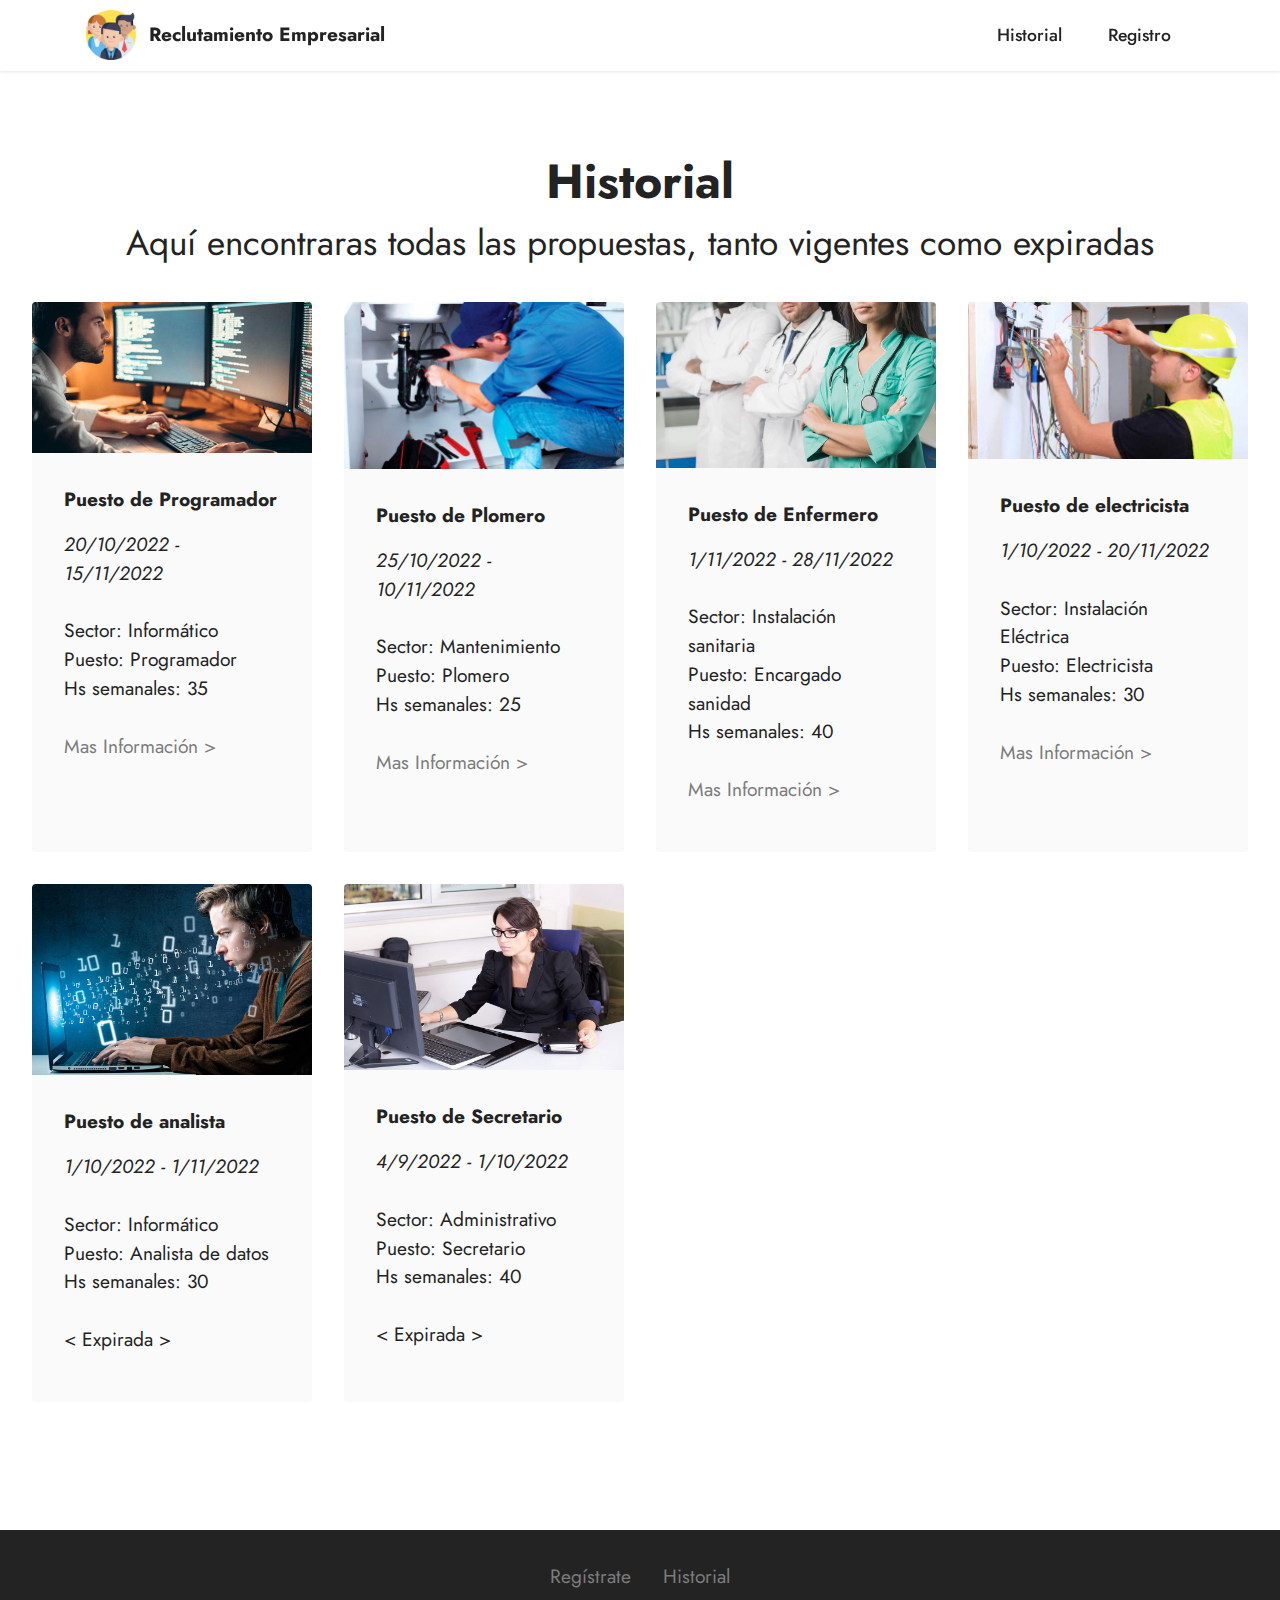
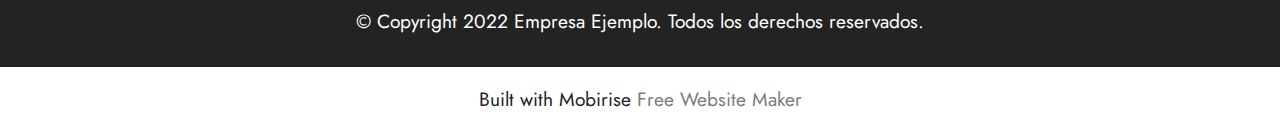
==== commit 497653d9: "Favicon e icono en el navbar" ====
--- a/historial.html
+++ b/historial.html
@@ -19,7 +19,7 @@
   <meta property="og:image" content="">
   <meta name="twitter:title" content="Historial">
   <meta name="viewport" content="width=device-width, initial-scale=1, minimum-scale=1">
-  <link rel="shortcut icon" href="assets/images/logo.png" type="image/x-icon">
+  <link rel="shortcut icon" href="assets/images/logo1.png" type="image/x-icon">
   <meta name="description" content="">
   
   
@@ -46,8 +46,14 @@
     <nav class="navbar navbar-dropdown navbar-fixed-top navbar-expand-lg">
         <div class="container">
             <div class="navbar-brand">
-                
-                <span class="navbar-caption-wrap"><a class="navbar-caption text-black text-primary display-7" href="index.html">Reclutamiento Empresarial</a></span>
+                <span class="navbar-logo">
+                    <a href="index.html"><img src="assets/images/logo1.png" alt="Mobirise"></a>
+                </span>
+                
+                <span class="navbar-caption-wrap">
+                    <a class="navbar-caption text-black text-primary display-7" href="index.html">Reclutamiento Empresarial</a>
+                </span>
+                
             </div>
             <button class="navbar-toggler" type="button" data-toggle="collapse" data-bs-toggle="collapse" data-target="#navbarSupportedContent" data-bs-target="#navbarSupportedContent" aria-controls="navbarNavAltMarkup" aria-expanded="false" aria-label="Toggle navigation">
                 <div class="hamburger">
